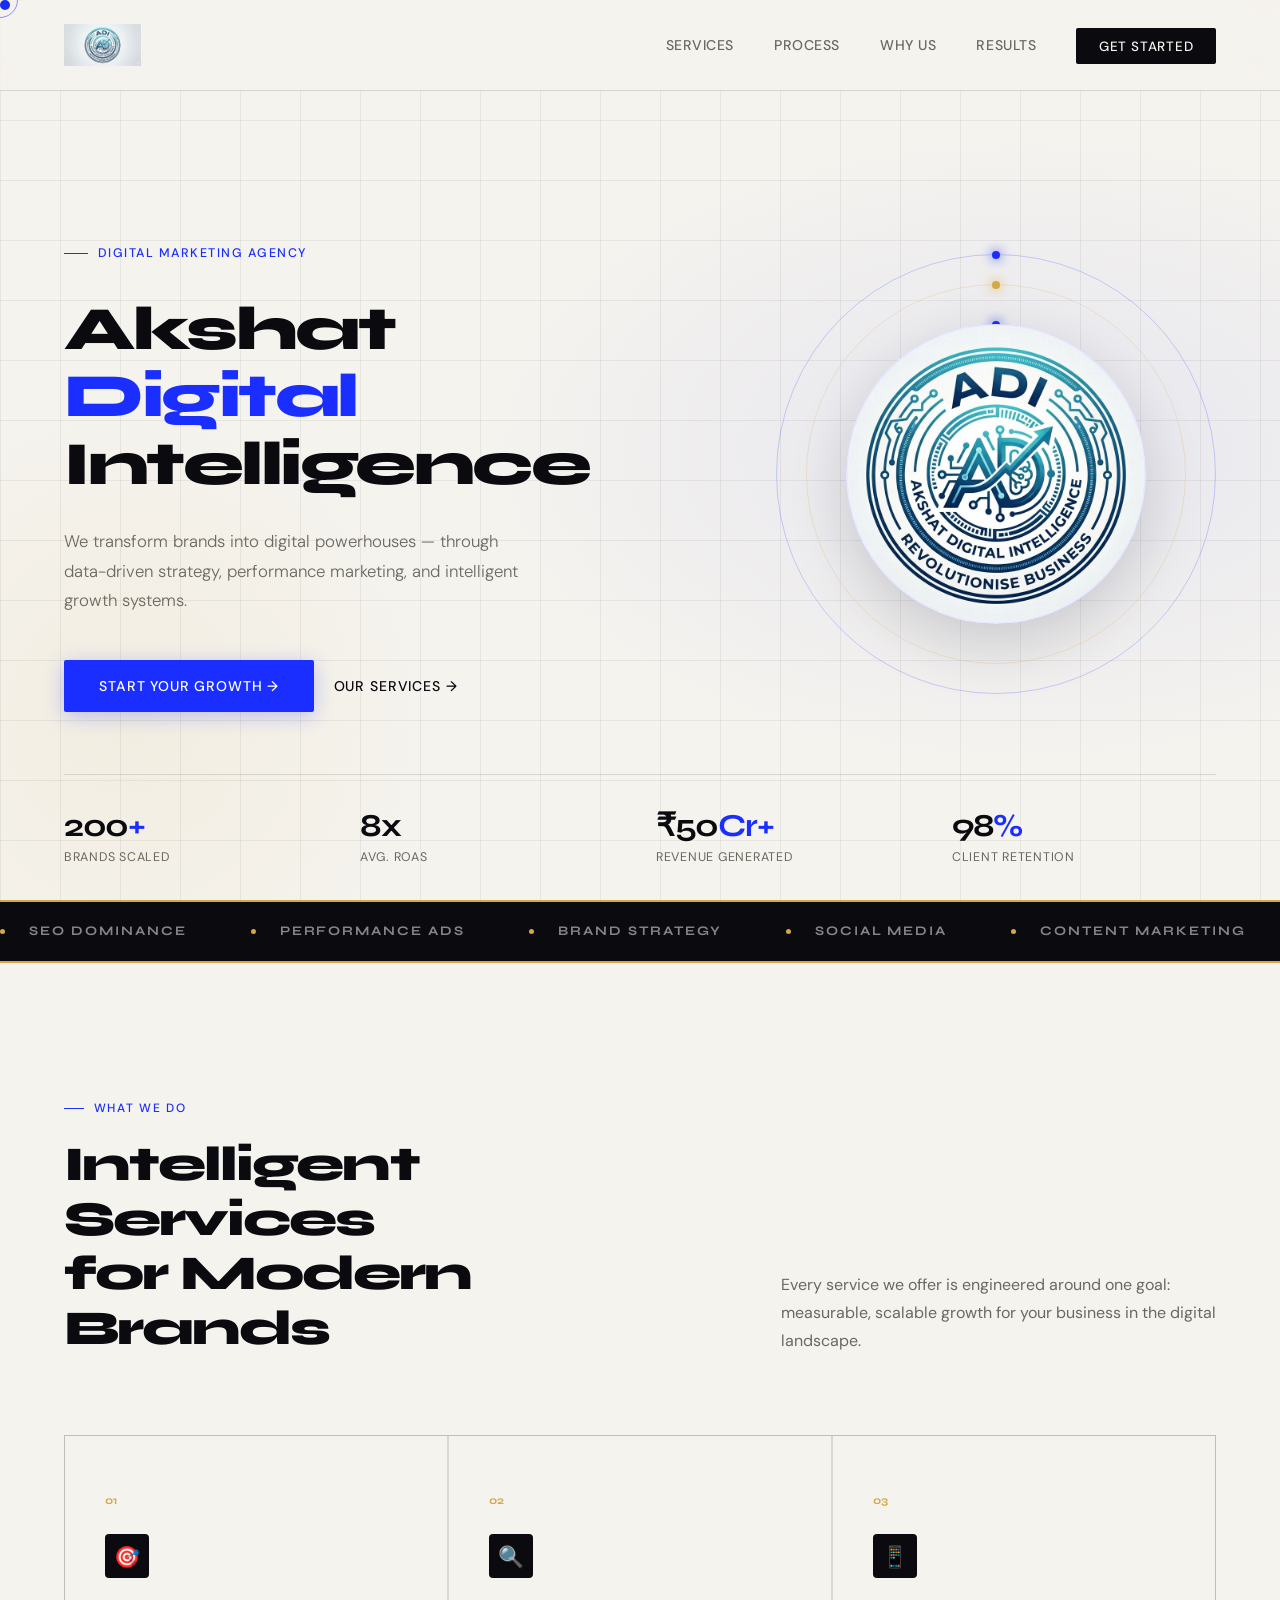
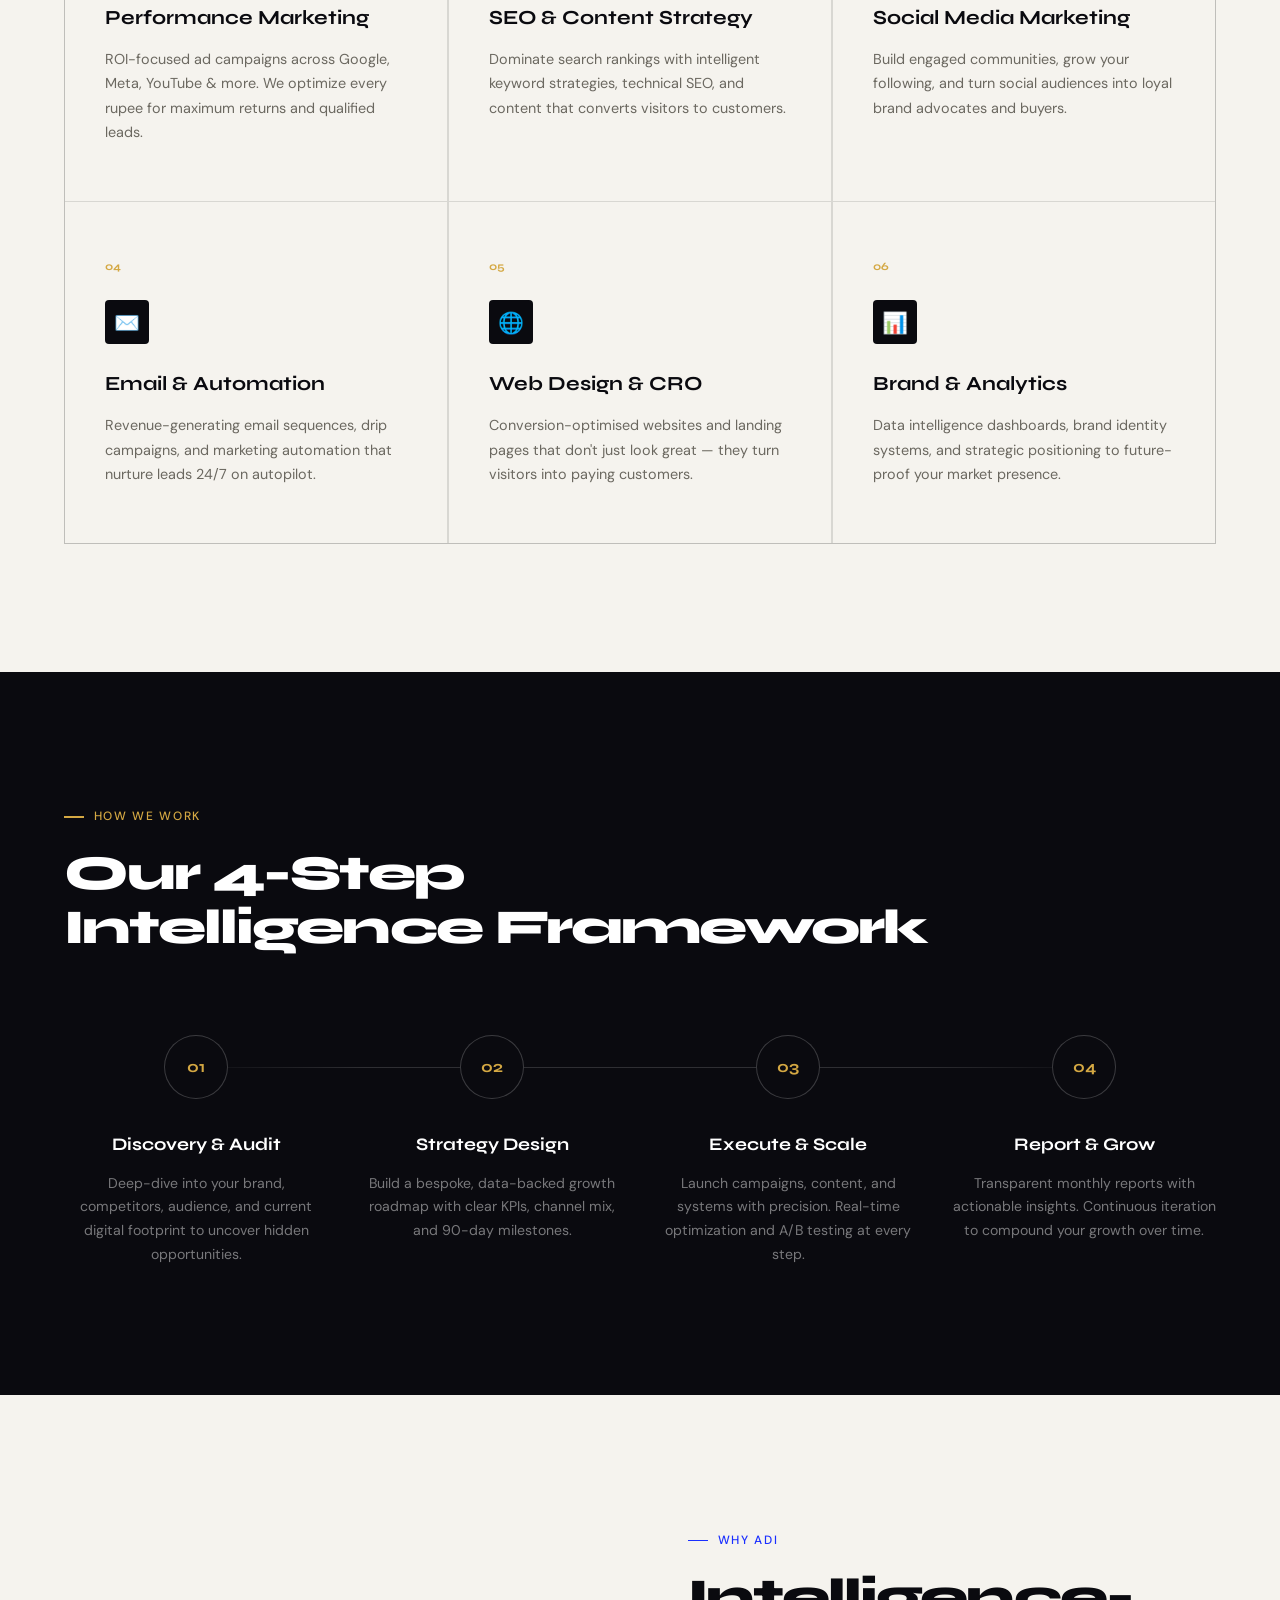
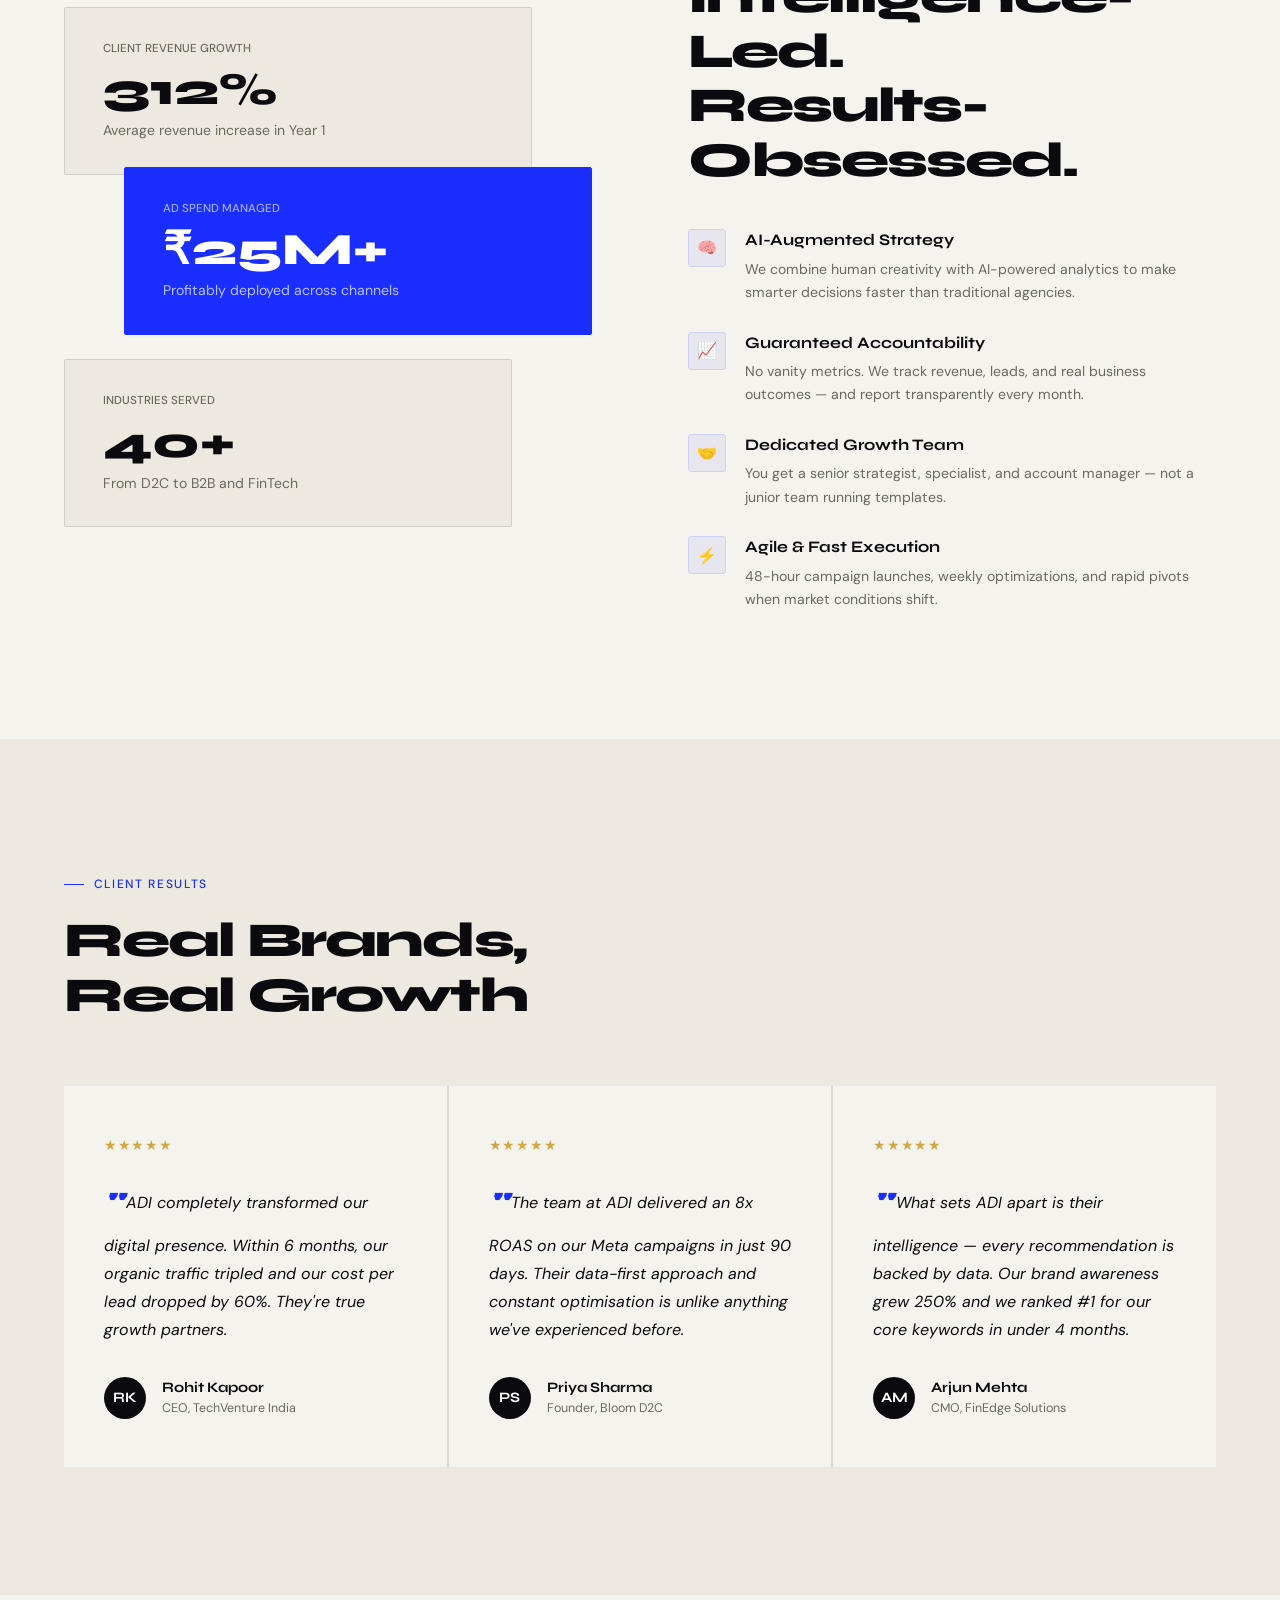
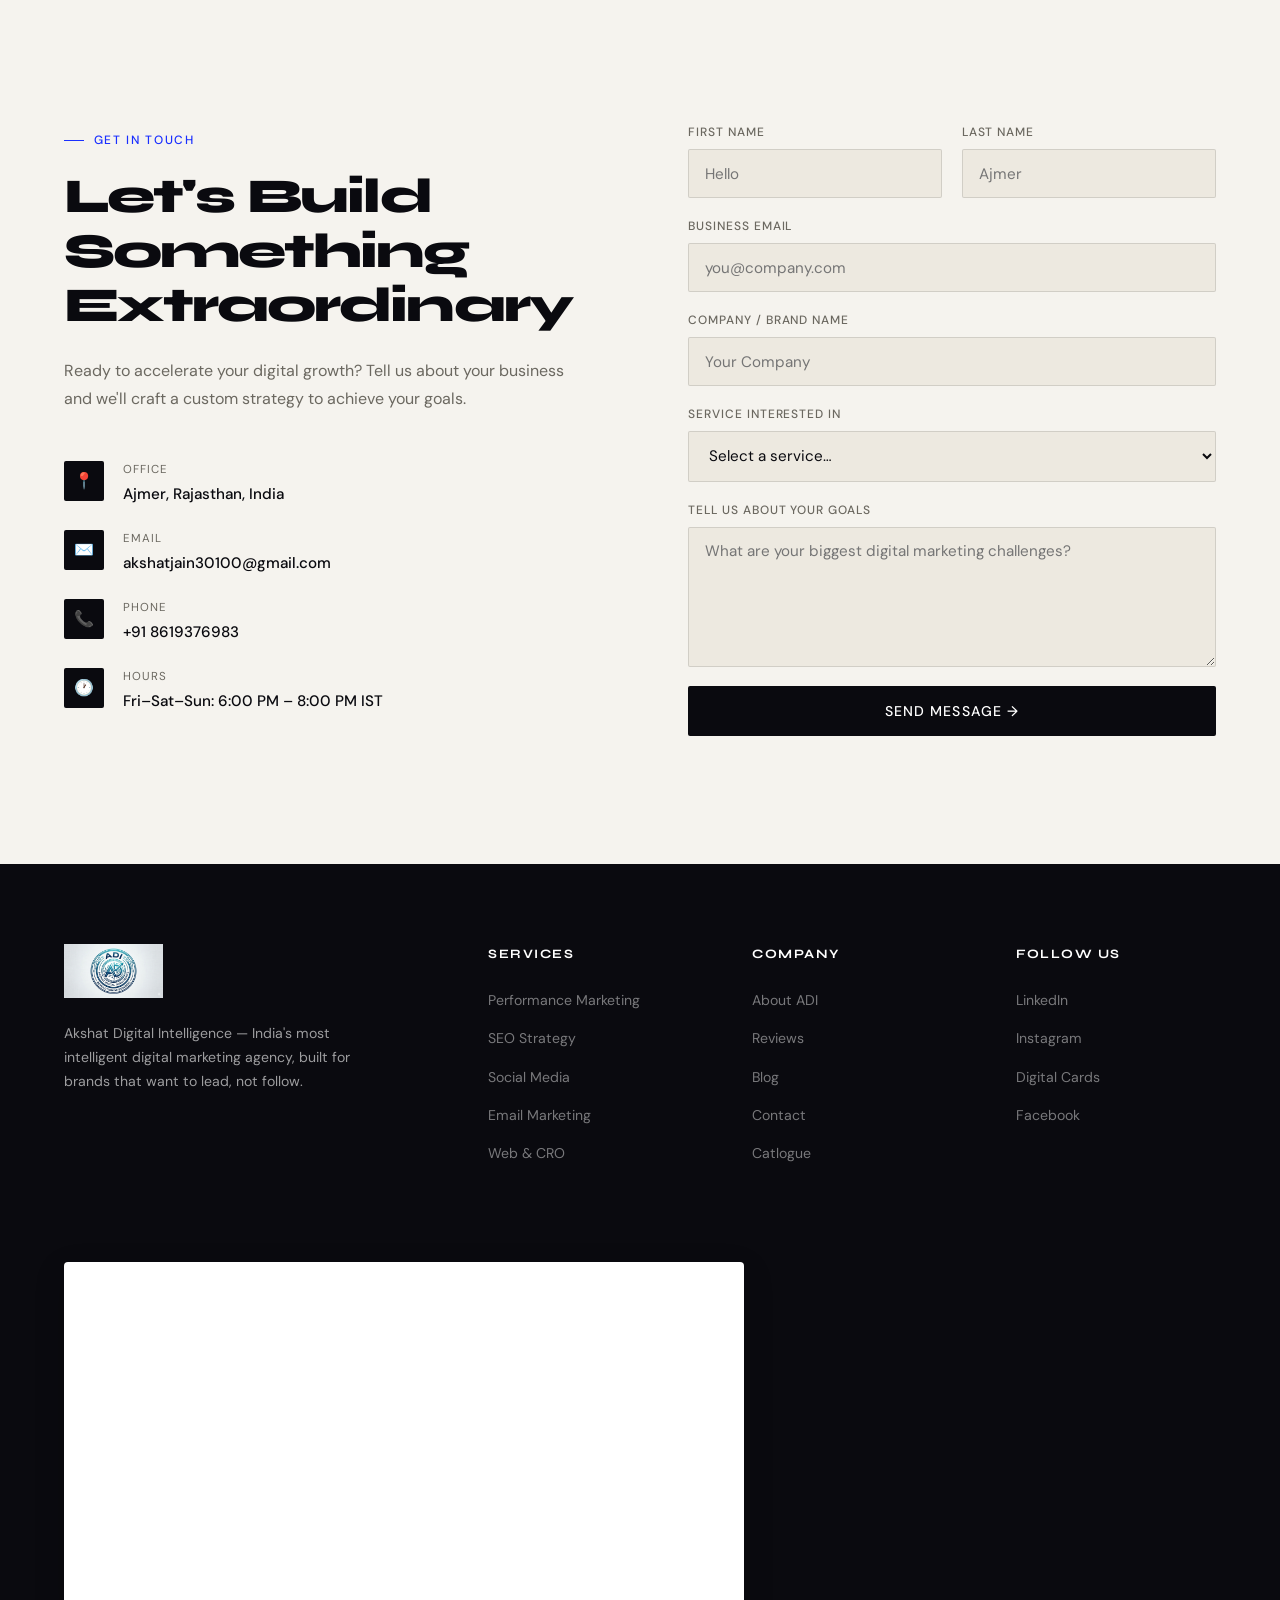
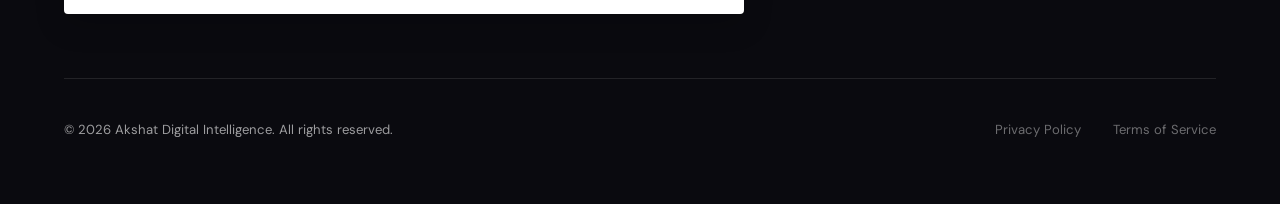
==== index.html @ c85173f1 "Update index.html" ====
<!DOCTYPE html>
<html lang="en">
<head>
<meta charset="UTF-8">
<meta name="viewport" content="width=device-width, initial-scale=1.0">
<title>ADI — Akshat Digital Intelligence</title>
<link rel="preconnect" href="https://fonts.googleapis.com">
<link href="https://fonts.googleapis.com/css2?family=Syne:wght@400;600;700;800&family=DM+Sans:ital,opsz,wght=0,9..40,300;0,9..40,400;0,9..40,500;1,9..40,300&display=swap" rel="stylesheet">
<style>
  :root {
    --ink: #0a0a0f;
    --paper: #f5f3ee;
    --cream: #ede9e0;
    --gold: #d4a843;
    --gold-light: #f0c96b;
    --blue: #1a2fff;
    --blue-dark: #0d1acc;
    --muted: #6b6860;
    --border: rgba(10,10,15,0.12);
  }

  *, *::before, *::after { box-sizing: border-box; margin: 0; padding: 0; }

  html { scroll-behavior: smooth; }

  body {
    background: var(--paper);
    color: var(--ink);
    font-family: 'DM Sans', sans-serif;
    font-size: 16px;
    line-height: 1.6;
    overflow-x: hidden;
  }

  /* ── DESKTOP INTERACTION CURSOR ── */
  .cursor {
    width: 10px; height: 10px;
    background: var(--blue);
    border-radius: 50%;
    position: fixed; top: 0; left: 0;
    pointer-events: none;
    z-index: 9999;
    transition: transform 0.15s ease, background 0.2s;
    mix-blend-mode: multiply;
  }
  .cursor-ring {
    width: 36px; height: 36px;
    border: 1.5px solid var(--blue);
    border-radius: 50%;
    position: fixed; top: 0; left: 0;
    pointer-events: none;
    z-index: 9998;
    transition: transform 0.35s ease, border-color 0.2s;
    opacity: 0.5;
  }

  /* ── UNIFIED NAVIGATION ── */
  nav {
    position: fixed; top: 0; left: 0; right: 0; z-index: 100;
    display: flex; align-items: center; justify-content: space-between;
    padding: 1.5rem 4rem;
    background: rgba(245,243,238,0.85);
    -webkit-backdrop-filter: blur(12px);
    backdrop-filter: blur(12px);
    border-bottom: 1px solid var(--border);
    transition: padding 0.3s;
  }

  .nav-logo {
    display: flex;
    align-items: center;
    text-decoration: none;
    z-index: 102;
  }
  
  .nav-logo img {
    height: 42px;
    width: auto;
    object-fit: contain;
    transition: transform 0.3s ease;
  }

  .nav-logo:hover img {
    transform: scale(1.05);
  }

  .nav-links {
    display: flex; gap: 2.5rem; list-style: none;
    align-items: center;
  }
  .nav-links a {
    font-size: 0.88rem;
    font-weight: 500;
    letter-spacing: 0.04em;
    text-transform: uppercase;
    color: var(--muted);
    text-decoration: none;
    position: relative;
    transition: color 0.2s;
  }
  .nav-links a::after {
    content: ''; position: absolute; bottom: -3px; left: 0; right: 0;
    height: 1.5px; background: var(--blue);
    transform: scaleX(0); transform-origin: left;
    transition: transform 0.3s ease;
  }
  .nav-links a:hover { color: var(--ink); }
  .nav-links a:hover::after { transform: scaleX(1); }

  .nav-cta {
    background: var(--ink);
    color: var(--paper) !important;
    padding: 0.6rem 1.4rem;
    border-radius: 2px;
    font-size: 0.84rem !important;
    font-weight: 500 !important;
    letter-spacing: 0.06em !important;
    text-transform: uppercase !important;
    text-decoration: none;
    transition: background 0.2s, transform 0.15s !important;
  }
  .nav-cta:hover { background: var(--blue) !important; transform: translateY(-1px); }
  .nav-cta::after { display: none !important; }

  /* Responsive Mobile Trigger Drawer Button */
  .menu-toggle {
    display: none;
    flex-direction: column;
    gap: 6px;
    background: none;
    border: none;
    cursor: pointer;
    z-index: 102;
    padding: 4px;
  }
  .menu-toggle span {
    display: block;
    width: 26px;
    height: 2px;
    background: var(--ink);
    transition: transform 0.3s, opacity 0.3s;
  }

  /* ── HERO VIEW ── */
  .hero {
    min-height: 100vh;
    display: grid;
    grid-template-columns: 1.1fr 0.9fr;
    align-items: center;
    padding: 11rem 4rem 8rem;
    position: relative;
    overflow: hidden;
  }

  .hero-bg {
    position: absolute; inset: 0;
    background:
      radial-gradient(ellipse 60% 50% at 80% 50%, rgba(26,47,255,0.07) 0%, transparent 70%),
      radial-gradient(ellipse 40% 60% at 10% 80%, rgba(212,168,67,0.08) 0%, transparent 60%);
    pointer-events: none;
  }

  .hero-grid {
    position: absolute; inset: 0;
    background-image: linear-gradient(var(--border) 1px, transparent 1px),
                      linear-gradient(90deg, var(--border) 1px, transparent 1px);
    background-size: 60px 60px;
    opacity: 0.5;
    pointer-events: none;
  }

  .hero-left { position: relative; z-index: 2; }

  .hero-eyebrow {
    display: inline-flex; align-items: center; gap: 0.6rem;
    font-size: 0.78rem; font-weight: 500; letter-spacing: 0.12em;
    text-transform: uppercase; color: var(--blue);
    margin-bottom: 2rem;
    opacity: 0; animation: fadeUp 0.7s 0.2s forwards;
  }
  .hero-eyebrow::before {
    content: ''; display: block;
    width: 24px; height: 1.5px; background: var(--blue);
  }

  .hero-title {
    font-family: 'Syne', sans-serif;
    font-weight: 800;
    font-size: clamp(2.5rem, 4.8vw, 5.2rem);
    line-height: 1.1;
    letter-spacing: -0.04em;
    color: var(--ink);
    margin-bottom: 1.8rem;
    opacity: 0; animation: fadeUp 0.7s 0.35s forwards;
  }
  .hero-title .accent { color: var(--blue); display: block; }

  .hero-sub {
    font-size: 1.05rem;
    font-weight: 300;
    color: var(--muted);
    max-width: 480px;
    line-height: 1.75;
    margin-bottom: 2.8rem;
    opacity: 0; animation: fadeUp 0.7s 0.5s forwards;
  }

  .hero-actions {
    display: flex; flex-wrap: wrap; gap: 1.2rem; align-items: center;
    opacity: 0; animation: fadeUp 0.7s 0.65s forwards;
  }

  .btn-primary {
    background: var(--blue);
    color: #fff;
    padding: 0.9rem 2.2rem;
    border-radius: 2px;
    font-size: 0.88rem;
    font-weight: 500;
    letter-spacing: 0.06em;
    text-transform: uppercase;
    text-decoration: none;
    display: inline-block;
    transition: background 0.2s, transform 0.15s, box-shadow 0.2s;
    box-shadow: 0 4px 20px rgba(26,47,255,0.25);
  }
  .btn-primary:hover {
    background: var(--blue-dark);
    transform: translateY(-2px);
    box-shadow: 0 8px 30px rgba(26,47,255,0.35);
  }

  .btn-ghost {
    color: var(--ink);
    font-size: 0.88rem;
    font-weight: 500;
    letter-spacing: 0.06em;
    text-transform: uppercase;
    text-decoration: none;
    display: inline-flex; align-items: center; gap: 0.5rem;
    transition: gap 0.2s, color 0.2s;
  }
  .btn-ghost:hover { color: var(--blue); gap: 0.8rem; }

  .hero-right {
    position: relative; z-index: 2;
    display: flex; justify-content: flex-end; align-items: center;
    opacity: 0; animation: fadeIn 1s 0.7s forwards;
  }

  .hero-visual {
    width: min(440px, 100%);
    aspect-ratio: 1/1;
    position: relative;
  }

  .visual-ring {
    position: absolute; border-radius: 50%;
    border: 1px solid rgba(26,47,255,0.2);
    animation: spin linear infinite;
  }
  .ring-1 { inset: 0; animation-duration: 30s; }
  .ring-2 { inset: 30px; animation-duration: 22s; animation-direction: reverse; border-color: rgba(212,168,67,0.2); }
  .ring-3 { inset: 70px; animation-duration: 16s; }

  .ring-dot {
    width: 8px; height: 8px; border-radius: 50%;
    background: var(--blue);
    position: absolute; top: -4px; left: 50%;
    transform: translateX(-50%);
    box-shadow: 0 0 12px var(--blue);
  }
  .ring-2 .ring-dot { background: var(--gold); box-shadow: 0 0 12px var(--gold); }

  .visual-center {
    position: absolute; inset: 16%;
    background: #fff;
    border-radius: 50%;
    display: flex; align-items: center; justify-content: center;
    box-shadow: 0 20px 60px rgba(10,10,15,0.15);
    border: 2px solid rgba(26,47,255,0.1);
    overflow: hidden;
  }
  
  .visual-center img {
    width: 104%;
    height: 104%;
    object-fit: cover;
  }

  .hero-stats {
    position: absolute; bottom: 2rem; left: 4rem; right: 4rem;
    display: grid; grid-template-columns: repeat(4, 1fr); gap: 2rem;
    border-top: 1px solid var(--border);
    padding-top: 2rem;
    opacity: 0; animation: fadeUp 0.7s 1s forwards;
  }
  .stat-num {
    font-family: 'Syne', sans-serif;
    font-weight: 700;
    font-size: clamp(1.6rem, 2.5vw, 2.4rem);
    color: var(--ink);
    letter-spacing: -0.04em;
    line-height: 1.2;
  }
  .stat-num .plus { color: var(--blue); }
  .stat-label {
    font-size: 0.78rem; color: var(--muted);
    letter-spacing: 0.06em; text-transform: uppercase;
    margin-top: 0.15rem;
  }

  /* ── CONTINUOUS MARQUEE TAPE ── */
  .marquee-section {
    background: var(--ink); padding: 1.2rem 0; overflow: hidden;
    border-top: 2px solid var(--gold); border-bottom: 2px solid var(--gold);
  }
  .marquee-track {
    display: flex; gap: 4rem; animation: marquee 25s linear infinite;
    white-space: nowrap; width: max-content;
  }
  .marquee-item {
    font-family: 'Syne', sans-serif; font-weight: 700; font-size: 0.82rem;
    letter-spacing: 0.15em; text-transform: uppercase;
    color: rgba(255,255,255,0.5); display: flex; align-items: center; gap: 1.5rem;
  }
  .marquee-item .dot { width: 5px; height: 5px; border-radius: 50%; background: var(--gold); }

  /* ── SERVICE MATRIX ── */
  .services { padding: 8rem 4rem; }
  .section-label {
    display: inline-flex; align-items: center; gap: 0.6rem;
    font-size: 0.75rem; font-weight: 500; letter-spacing: 0.14em;
    text-transform: uppercase; color: var(--blue); margin-bottom: 1.2rem;
  }
  .section-label::before { content: ''; width: 20px; height: 1.5px; background: var(--blue); }
  
  .section-title {
    font-family: 'Syne', sans-serif; font-weight: 800;
    font-size: clamp(2.2rem, 3.8vw, 3.8rem);
    letter-spacing: -0.04em; line-height: 1.12;
  }

  .services-header {
    display: grid; grid-template-columns: 1.2fr 0.8fr; gap: 4rem;
    align-items: end; margin-bottom: 5rem;
  }
  .services-intro { font-size: 1rem; color: var(--muted); line-height: 1.75; }

  .services-grid {
    display: grid; grid-template-columns: repeat(3, 1fr);
    gap: 1.5px; background: var(--border); border: 1.5px solid var(--border);
  }
  .service-card {
    background: var(--paper); padding: 3.5rem 2.5rem;
    position: relative; overflow: hidden; transition: background 0.3s;
  }
  .service-card::before {
    content: ''; position: absolute; top: 0; left: 0; right: 0; height: 3px;
    background: var(--blue); transform: scaleX(0); transform-origin: left;
    transition: transform 0.4s ease;
  }
  .service-card:hover { background: var(--cream); }
  .service-card:hover::before { transform: scaleX(1); }

  .service-num { font-family: 'Syne', sans-serif; font-size: 0.7rem; font-weight: 700; color: var(--gold); margin-bottom: 1.5rem; }
  .service-icon {
    width: 44px; height: 44px; background: var(--ink); border-radius: 4px;
    display: flex; align-items: center; justify-content: center;
    margin-bottom: 1.5rem; font-size: 1.3rem; transition: background 0.3s;
  }
  .service-card:hover .service-icon { background: var(--blue); }
  .service-name { font-family: 'Syne', sans-serif; font-weight: 700; font-size: 1.25rem; margin-bottom: 0.8rem; }
  .service-desc { font-size: 0.9rem; color: var(--muted); line-height: 1.7; }

  /* ── OPERATIONS FRAMEWORK ── */
  .process { background: var(--ink); padding: 8rem 4rem; color: #fff; }
  .process .section-label { color: var(--gold); }
  .process .section-label::before { background: var(--gold); }
  
  .process-steps {
    display: grid; grid-template-columns: repeat(4, 1fr);
    gap: 2rem; margin-top: 5rem; position: relative;
  }
  .process-steps::before {
    content: ''; position: absolute; top: 2rem; left: 10%; right: 10%; height: 1px;
    background: linear-gradient(90deg, transparent, rgba(255,255,255,0.15) 20%, rgba(255,255,255,0.15) 80%, transparent);
  }
  .process-step { text-align: center; position: relative; }
  .step-num {
    width: 4rem; height: 4rem; border: 1px solid rgba(255,255,255,0.2);
    border-radius: 50%; display: flex; align-items: center; justify-content: center;
    margin: 0 auto 2rem; font-family: 'Syne', sans-serif; font-weight: 700;
    color: var(--gold); background: var(--ink); z-index: 1; position: relative;
    transition: background 0.3s, border-color 0.3s, color 0.3s;
  }
  .process-step:hover .step-num { background: var(--blue); border-color: var(--blue); color: #fff; }
  .step-title { font-family: 'Syne', sans-serif; font-weight: 700; font-size: 1.1rem; margin-bottom: 0.8rem; }
  .step-desc { font-size: 0.88rem; color: rgba(255,255,255,0.45); line-height: 1.7; }

  /* ── VALUE MATRIX ── */
  .why { padding: 8rem 4rem; display: grid; grid-template-columns: 1fr 1fr; gap: 6rem; align-items: center; }
  .why-visual { position: relative; height: 520px; }
  .why-box { position: absolute; background: var(--cream); border: 1.5px solid var(--border); padding: 2rem 2.4rem; border-radius: 2px; }
  .why-box-1 { top: 0; left: 0; right: 60px; }
  .why-box-2 { top: 160px; left: 60px; right: 0; background: var(--blue); color: #fff; border-color: var(--blue); }
  .why-box-3 { bottom: 0; left: 0; right: 80px; }
  .why-box-label { font-size: 0.72rem; font-weight: 500; text-transform: uppercase; color: var(--muted); margin-bottom: 0.6rem; }
  .why-box-2 .why-box-label { color: rgba(255,255,255,0.6); }
  .why-box-num { font-family: 'Syne', sans-serif; font-weight: 800; font-size: 2.8rem; line-height: 1; color: var(--ink); margin-bottom: 0.4rem; }
  .why-box-2 .why-box-num { color: #fff; }
  .why-box-text { font-size: 0.88rem; color: var(--muted); }
  .why-box-2 .why-box-text { color: rgba(255,255,255,0.7); }

  .why-content .section-title { margin-bottom: 2.5rem; }
  .why-points { list-style: none; display: flex; flex-direction: column; gap: 1.6rem; }
  .why-point { display: flex; gap: 1.2rem; align-items: flex-start; }
  .wp-icon {
    width: 38px; height: 38px; flex-shrink: 0; background: rgba(26,47,255,0.06);
    border: 1px solid rgba(26,47,255,0.12); border-radius: 4px;
    display: flex; align-items: center; justify-content: center; font-size: 1rem; margin-top: 2px;
  }
  .wp-title { font-family: 'Syne', sans-serif; font-weight: 700; font-size: 1rem; margin-bottom: 0.3rem; }
  .wp-desc { font-size: 0.88rem; color: var(--muted); line-height: 1.65; }

  /* ── CASE RESULTS ── */
  .testimonials { background: var(--cream); padding: 8rem 4rem; }
  .testimonials-header { margin-bottom: 4rem; }
  .testimonials-grid { display: grid; grid-template-columns: repeat(3, 1fr); gap: 2px; background: rgba(10,10,15,0.08); }
  .testimonial-card { background: var(--paper); padding: 3rem 2.5rem; }
  .t-stars { color: var(--gold); font-size: 0.9rem; margin-bottom: 1.2rem; letter-spacing: 0.05em; }
  .t-quote { font-size: 1rem; line-height: 1.75; color: var(--ink); margin-bottom: 2rem; font-style: italic; }
  .t-quote::before { content: '"'; font-size: 2rem; color: var(--blue); vertical-align: -0.4rem; margin-right: 0.2rem; font-family: 'Syne', sans-serif; font-weight: 800; }
  .t-author { display: flex; align-items: center; gap: 1rem; }
  .t-avatar {
    width: 42px; height: 42px; border-radius: 50%; background: var(--ink);
    display: flex; align-items: center; justify-content: center;
    font-family: 'Syne', sans-serif; font-weight: 700; font-size: 0.9rem; color: #fff;
  }
  .t-name { font-family: 'Syne', sans-serif; font-weight: 700; font-size: 0.9rem; }
  .t-role { font-size: 0.78rem; color: var(--muted); }

  /* ── OUTREACH HUB ── */
  .contact { padding: 8rem 4rem; display: grid; grid-template-columns: 1fr 1fr; gap: 6rem; align-items: start; }
  .contact-info .section-title { margin-bottom: 1.5rem; }
  .contact-desc { font-size: 1rem; color: var(--muted); line-height: 1.75; margin-bottom: 3rem; }
  .contact-details { display: flex; flex-direction: column; gap: 1.5rem; }
  .contact-detail { display: flex; gap: 1.2rem; align-items: flex-start; }
  .cd-icon { width: 40px; height: 40px; background: var(--ink); border-radius: 2px; display: flex; align-items: center; justify-content: center; color: #fff; flex-shrink: 0; }
  .cd-label { font-size: 0.72rem; text-transform: uppercase; letter-spacing: 0.08em; color: var(--muted); margin-bottom: 0.15rem; }
  .cd-value { font-size: 0.95rem; font-weight: 500; }

  .form-row { display: grid; grid-template-columns: 1fr 1fr; gap: 1.2rem; }
  .form-group { display: flex; flex-direction: column; gap: 0.4rem; margin-bottom: 1.2rem; }
  .form-group label { font-size: 0.75rem; text-transform: uppercase; letter-spacing: 0.08em; font-weight: 500; color: var(--muted); }
  .form-group input, .form-group textarea, .form-group select {
    background: var(--cream); border: 1.5px solid var(--border); border-radius: 2px;
    padding: 0.85rem 1rem; font-family: 'DM Sans', sans-serif; font-size: 0.95rem;
    color: var(--ink); outline: none; transition: border-color 0.2s; width: 100%;
  }
  .form-group input:focus, .form-group textarea:focus, .form-group select:focus { border-color: var(--blue); }
  .form-group textarea { resize: vertical; min-height: 140px; }
  
  .btn-submit {
    background: var(--ink); color: #fff; border: none; padding: 1rem;
    font-family: 'DM Sans', sans-serif; font-size: 0.88rem; font-weight: 500;
    letter-spacing: 0.08em; text-transform: uppercase; border-radius: 2px;
    cursor: pointer; transition: background 0.2s, transform 0.15s;
    display: flex; align-items: center; justify-content: center; width: 100%;
  }
  .btn-submit:hover { background: var(--blue); transform: translateY(-1px); }
  .btn-submit:disabled { opacity: 0.7; cursor: not-allowed; }

  /* ── BRAND FOOTER ── */
  footer { background: var(--ink); color: rgba(255,255,255,0.6); padding: 5rem 4rem 4rem; }
  .footer-top { display: grid; grid-template-columns: 1.8fr 1fr 1fr 1fr; gap: 4rem; padding-bottom: 4rem; border-bottom: 1px solid rgba(255,255,255,0.1); }
  
  .footer-brand .nav-logo {
    margin-bottom: 1.5rem;
  }
  .footer-brand .nav-logo img {
    height: 54px;
  }
  .footer-brand p { font-size: 0.88rem; line-height: 1.7; max-width: 300px; }
  
  .footer-col-title { font-family: 'Syne', sans-serif; font-weight: 700; font-size: 0.8rem; letter-spacing: 0.12em; text-transform: uppercase; color: #fff; margin-bottom: 1.4rem; }
  .footer-col ul { list-style: none; display: flex; flex-direction: column; gap: 0.8rem; }
  .footer-col a { color: rgba(255,255,255,0.45); text-decoration: none; font-size: 0.88rem; transition: color 0.2s; }
  .footer-col a:hover { color: var(--gold); }

  .map-container { grid-column: 1 / -1; margin-top: 2rem; }
  .map-box { background: #fff; padding: 12px; border-radius: 4px; box-shadow: 0 10px 30px rgba(0,0,0,0.2); max-width: 680px; width: 100%; }

  .footer-bottom { display: flex; justify-content: space-between; align-items: center; padding-top: 2.5rem; font-size: 0.82rem; }
  .flex-container { display: flex; gap: 2rem; }
  .flex-container a { color: rgba(255,255,255,0.4); text-decoration: none; transition: color 0.2s; }
  .flex-container a:hover { color: var(--gold); }

  /* ── SYSTEM ANIMATIONS ── */
  @keyframes fadeUp { from { opacity: 0; transform: translateY(24px); } to { opacity: 1; transform: translateY(0); } }
  @keyframes fadeIn { from { opacity: 0; } to { opacity: 1; } }
  @keyframes spin { from { transform: rotate(0deg); } to { transform: rotate(360deg); } }
  @keyframes marquee { from { transform: translateX(0); } to { transform: translateX(-50%); } }

  .reveal { opacity: 0; transform: translateY(30px); transition: opacity 0.7s ease, transform 0.7s ease; }
  .reveal.visible { opacity: 1; transform: translateY(0); }

  /* ==========================================================================
     ── RESPONSIVE MEDIA QUERIES (DESKTOP BACKUP & MOBILE ENGINE) ──
     ========================================================================== */
  
  /* TABLET & LAPTOP CONFIGURATIONS */
  @media (max-width: 1024px) {
    nav { padding: 1.2rem 2.5rem; }
    
    .menu-toggle { display: flex; }
    .nav-links {
      position: fixed; top: 0; right: -100%; width: 300px; height: 100vh;
      background: var(--paper); border-left: 1px solid var(--border);
      flex-direction: column; align-items: flex-start; justify-content: flex-start;
      padding: 7rem 3rem 3rem; gap: 2.2rem; z-index: 101;
      transition: right 0.4s cubic-bezier(0.16, 1, 0.3, 1);
      box-shadow: -10px 0 40px rgba(10,10,15,0.06);
    }
    .nav-links.active { right: 0; }
    
    .menu-toggle.active span:nth-child(1) { transform: translateY(8px) rotate(45deg); }
    .menu-toggle.active span:nth-child(2) { opacity: 0; }
    .menu-toggle.active span:nth-child(3) { transform: translateY(-8px) rotate(-45deg); }

    .hero { padding: 9rem 2.5rem 5rem; grid-template-columns: 1fr; gap: 4rem; text-align: center; }
    .hero-eyebrow { justify-content: center; }
    .hero-sub { margin-left: auto; margin-right: auto; }
    .hero-actions { justify-content: center; }
    .hero-right { order: -1; justify-content: center; }
    .hero-visual { width: 320px; }
    .hero-stats { position: relative; bottom: 0; left: 0; right: 0; margin-top: 4rem; grid-template-columns: repeat(2, 1fr); gap: 2.5rem 1.5rem; text-align: left; }
    
    .services { padding: 6rem 2.5rem; }
    .services-header { grid-template-columns: 1fr; gap: 2rem; margin-bottom: 4rem; }
    .services-grid { grid-template-columns: repeat(2, 1fr); }
    
    .process { padding: 6rem 2.5rem; }
    .process-steps { grid-template-columns: repeat(2, 1fr); gap: 3.5rem 1.5rem; }
    .process-steps::before { display: none; }
    .process-step { text-align: left; }
    .step-num { margin-left: 0; }
    
    .why { padding: 6rem 2.5rem; grid-template-columns: 1fr; gap: 4rem; }
    .why-visual { height: 460px; max-width: 520px; width: 100%; margin: 0 auto; }
    .why-box-1 { right: 40px; }
    .why-box-2 { top: 140px; left: 40px; }
    .why-box-3 { right: 50px; }
    
    .testimonials { padding: 6rem 2.5rem; }
    .testimonials-grid { grid-template-columns: 1fr; gap: 1.5rem; background: none; }
    .testimonial-card { border: 1px solid var(--border); }
    
    .contact { padding: 6rem 2.5rem; grid-template-columns: 1fr; gap: 4rem; }
    footer { padding: 5rem 2.5rem 3rem; }
    .footer-top { grid-template-columns: repeat(2, 1fr); gap: 3rem 2rem; }
  }

  /* PORTRAIT SMARTPHONES & COMPACT MOBILE SCREENS */
  @media (max-width: 640px) {
    .cursor, .cursor-ring { display: none !important; }
    
    nav { padding: 1rem 1.5rem; }
    .nav-logo img { height: 34px; }
    .hero { padding: 7.5rem 1.2rem 4rem; gap: 3.5rem; }
    .hero-visual { width: 260px; }
    .hero-stats { grid-template-columns: repeat(2, 1fr); gap: 1.8rem 1rem; margin-top: 3rem; }
    
    .services { padding: 5rem 1.2rem; }
    .services-grid { grid-template-columns: 1fr; }
    .service-card { padding: 2.8rem 1.8rem; }
    
    .process { padding: 5rem 1.2rem; }
    .process-steps { grid-template-columns: 1fr; gap: 2.5rem; margin-top: 3.5rem; }
    .step-num { margin-bottom: 1.2rem; }
    
    .why { padding: 5rem 1.2rem; gap: 3.5rem; }
    .why-visual { height: 380px; }
    .why-box { padding: 1.2rem 1.5rem; }
    .why-box-1 { right: 20px; }
    .why-box-2 { top: 110px; left: 20px; right: 0; }
    .why-box-3 { right: 30px; }
    .why-box-num { font-size: 2.2rem; }
    
    .testimonials { padding: 5rem 1.2rem; }
    .testimonial-card { padding: 2rem 1.5rem; }
    
    .contact { padding: 5rem 1.2rem; gap: 3.5rem; }
    .form-row { grid-template-columns: 1fr; gap: 0; }
    .contact-desc { margin-bottom: 2rem; }
    
    footer { padding: 4rem 1.2rem 2.5rem; }
    .footer-top { grid-template-columns: 1fr; gap: 2.5rem; }
    .footer-brand p { max-width: 100%; }
    .footer-brand .nav-logo img { height: 44px; }
    .map-box { padding: 6px; }
    
    .footer-bottom { flex-direction: column; gap: 1.5rem; text-align: center; }
    .flex-container { justify-content: center; gap: 1.5rem; }
  }
</style>
</head>
<body>

<div class="cursor" id="cursor"></div>
<div class="cursor-ring" id="cursorRing"></div>

<!-- HEADER NAVIGATION -->
<nav>
  <a href="#" class="nav-logo">
    <img src="Gemini_Generated_Image_69og7b69og7b69og.png" alt="Akshat Digital Intelligence Logo">
  </a>
  
  <button class="menu-toggle" id="menuToggle" aria-label="Toggle Navigation Tray">
    <span></span>
    <span></span>
    <span></span>
  </button>

  <ul class="nav-links" id="navLinks">
    <li><a href="#services">Services</a></li>
    <li><a href="#process">Process</a></li>
    <li><a href="#why">Why Us</a></li>
    <li><a href="#testimonials">Results</a></li>
    <li><a href="#contact" class="nav-cta">Get Started</a></li>
  </ul>
</nav>

<!-- HERO SCREEN -->
<section class="hero" id="home">
  <div class="hero-bg"></div>
  <div class="hero-grid"></div>

  <div class="hero-left">
    <div class="hero-eyebrow">Digital Marketing Agency</div>
    <h1 class="hero-title">
      Akshat
      <span class="accent">Digital</span>
      Intelligence
    </h1>
    <p class="hero-sub">We transform brands into digital powerhouses — through data-driven strategy, performance marketing, and intelligent growth systems.</p>
    <div class="hero-actions">
      <a href="#contact" class="btn-primary">Start Your Growth →</a>
      <a href="#services" class="btn-ghost">Our Services →</a>
    </div>
  </div>

  <div class="hero-right">
    <div class="hero-visual">
      <div class="visual-ring ring-1"><div class="ring-dot"></div></div>
      <div class="visual-ring ring-2"><div class="ring-dot"></div></div>
      <div class="visual-ring ring-3"><div class="ring-dot"></div></div>
      <div class="visual-center">
        <img src="Gemini_Generated_Image_69og7b69og7b69og.png" alt="ADI Digital Insignia">
      </div>
    </div>
  </div>

  <div class="hero-stats">
    <div class="stat-item">
      <div class="stat-num">200<span class="plus">+</span></div>
      <div class="stat-label">Brands Scaled</div>
    </div>
    <div class="stat-item">
      <div class="stat-num">8x</div>
      <div class="stat-label">Avg. ROAS</div>
    </div>
    <div class="stat-item">
      <div class="stat-num">₹50<span class="plus">Cr+</span></div>
      <div class="stat-label">Revenue Generated</div>
    </div>
    <div class="stat-item">
      <div class="stat-num">98<span class="plus">%</span></div>
      <div class="stat-label">Client Retention</div>
    </div>
  </div>
</section>

<!-- RUNNING GLIDE MARQUEE -->
<div class="marquee-section">
  <div class="marquee-track">
    <div class="marquee-item"><span class="dot"></span>SEO Dominance</div>
    <div class="marquee-item"><span class="dot"></span>Performance Ads</div>
    <div class="marquee-item"><span class="dot"></span>Brand Strategy</div>
    <div class="marquee-item"><span class="dot"></span>Social Media</div>
    <div class="marquee-item"><span class="dot"></span>Content Marketing</div>
    <div class="marquee-item"><span class="dot"></span>Email Automation</div>
    <div class="marquee-item"><span class="dot"></span>Growth Hacking</div>
    <div class="marquee-item"><span class="dot"></span>Data Analytics</div>
    <div class="marquee-item"><span class="dot"></span>Web Development</div>
    <div class="marquee-item"><span class="dot"></span>SEO Dominance</div>
    <div class="marquee-item"><span class="dot"></span>Performance Ads</div>
    <div class="marquee-item"><span class="dot"></span>Brand Strategy</div>
    <div class="marquee-item"><span class="dot"></span>Social Media</div>
    <div class="marquee-item"><span class="dot"></span>Content Marketing</div>
    <div class="marquee-item"><span class="dot"></span>Email Automation</div>
    <div class="marquee-item"><span class="dot"></span>Growth Hacking</div>
    <div class="marquee-item"><span class="dot"></span>Data Analytics</div>
    <div class="marquee-item"><span class="dot"></span>Web Development</div>
  </div>
</div>

<!-- CAPABILITIES MATRIX -->
<section class="services" id="services">
  <div class="services-header reveal">
    <div>
      <div class="section-label">What We Do</div>
      <h2 class="section-title">Intelligent Services<br>for Modern Brands</h2>
    </div>
    <p class="services-intro">Every service we offer is engineered around one goal: measurable, scalable growth for your business in the digital landscape.</p>
  </div>

  <div class="services-grid">
    <div class="service-card reveal">
      <div class="service-num">01</div>
      <div class="service-icon">🎯</div>
      <div class="service-name">Performance Marketing</div>
      <p class="service-desc">ROI-focused ad campaigns across Google, Meta, YouTube & more. We optimize every rupee for maximum returns and qualified leads.</p>
    </div>
    <div class="service-card reveal">
      <div class="service-num">02</div>
      <div class="service-icon">🔍</div>
      <div class="service-name">SEO & Content Strategy</div>
      <p class="service-desc">Dominate search rankings with intelligent keyword strategies, technical SEO, and content that converts visitors to customers.</p>
    </div>
    <div class="service-card reveal">
      <div class="service-num">03</div>
      <div class="service-icon">📱</div>
      <div class="service-name">Social Media Marketing</div>
      <p class="service-desc">Build engaged communities, grow your following, and turn social audiences into loyal brand advocates and buyers.</p>
    </div>
    <div class="service-card reveal">
      <div class="service-num">04</div>
      <div class="service-icon">✉️</div>
      <div class="service-name">Email & Automation</div>
      <p class="service-desc">Revenue-generating email sequences, drip campaigns, and marketing automation that nurture leads 24/7 on autopilot.</p>
    </div>
    <div class="service-card reveal">
      <div class="service-num">05</div>
      <div class="service-icon">🌐</div>
      <div class="service-name">Web Design & CRO</div>
      <p class="service-desc">Conversion-optimised websites and landing pages that don't just look great — they turn visitors into paying customers.</p>
    </div>
    <div class="service-card reveal">
      <div class="service-num">06</div>
      <div class="service-icon">📊</div>
      <div class="service-name">Brand & Analytics</div>
      <p class="service-desc">Data intelligence dashboards, brand identity systems, and strategic positioning to future-proof your market presence.</p>
    </div>
  </div>
</section>

<!-- EXECUTION FRAMEWORK -->
<section class="process" id="process">
  <div class="reveal">
    <div class="section-label">How We Work</div>
    <h2 class="section-title">Our 4-Step<br>Intelligence Framework</h2>
  </div>

  <div class="process-steps">
    <div class="process-step reveal">
      <div class="step-num">01</div>
      <div class="step-title">Discovery & Audit</div>
      <p class="step-desc">Deep-dive into your brand, competitors, audience, and current digital footprint to uncover hidden opportunities.</p>
    </div>
    <div class="process-step reveal">
      <div class="step-num">02</div>
      <div class="step-title">Strategy Design</div>
      <p class="step-desc">Build a bespoke, data-backed growth roadmap with clear KPIs, channel mix, and 90-day milestones.</p>
    </div>
    <div class="process-step reveal">
      <div class="step-num">03</div>
      <div class="step-title">Execute & Scale</div>
      <p class="step-desc">Launch campaigns, content, and systems with precision. Real-time optimization and A/B testing at every step.</p>
    </div>
    <div class="process-step reveal">
      <div class="step-num">04</div>
      <div class="step-title">Report & Grow</div>
      <p class="step-desc">Transparent monthly reports with actionable insights. Continuous iteration to compound your growth over time.</p>
    </div>
  </div>
</section>

<!-- CORE ADVANTAGES -->
<section class="why" id="why">
  <div class="why-visual reveal">
    <div class="why-box why-box-1">
      <div class="why-box-label">Client Revenue Growth</div>
      <div class="why-box-num">312%</div>
      <div class="why-box-text">Average revenue increase in Year 1</div>
    </div>
    <div class="why-box why-box-2">
      <div class="why-box-label">Ad Spend Managed</div>
      <div class="why-box-num">₹25M+</div>
      <div class="why-box-text">Profitably deployed across channels</div>
    </div>
    <div class="why-box why-box-3">
      <div class="why-box-label">Industries Served</div>
      <div class="why-box-num">40+</div>
      <div class="why-box-text">From D2C to B2B and FinTech</div>
    </div>
  </div>

  <div class="why-content reveal">
    <div class="section-label">Why ADI</div>
    <h2 class="section-title">Intelligence-Led.<br>Results-Obsessed.</h2>
    <ul class="why-points">
      <li class="why-point">
        <div class="wp-icon">🧠</div>
        <div>
          <div class="wp-title">AI-Augmented Strategy</div>
          <p class="wp-desc">We combine human creativity with AI-powered analytics to make smarter decisions faster than traditional agencies.</p>
        </div>
      </li>
      <li class="why-point">
        <div class="wp-icon">📈</div>
        <div>
          <div class="wp-title">Guaranteed Accountability</div>
          <p class="wp-desc">No vanity metrics. We track revenue, leads, and real business outcomes — and report transparently every month.</p>
        </div>
      </li>
      <li class="why-point">
        <div class="wp-icon">🤝</div>
        <div>
          <div class="wp-title">Dedicated Growth Team</div>
          <p class="wp-desc">You get a senior strategist, specialist, and account manager — not a junior team running templates.</p>
        </div>
      </li>
      <li class="why-point">
        <div class="wp-icon">⚡</div>
        <div>
          <div class="wp-title">Agile & Fast Execution</div>
          <p class="wp-desc">48-hour campaign launches, weekly optimizations, and rapid pivots when market conditions shift.</p>
        </div>
      </li>
    </ul>
  </div>
</section>

<!-- EVIDENCE & VERDICTS -->
<section class="testimonials" id="testimonials">
  <div class="testimonials-header reveal">
    <div class="section-label">Client Results</div>
    <h2 class="section-title">Real Brands,<br>Real Growth</h2>
  </div>

  <div class="testimonials-grid">
    <div class="testimonial-card reveal">
      <div class="t-stars">★★★★★</div>
      <p class="t-quote">ADI completely transformed our digital presence. Within 6 months, our organic traffic tripled and our cost per lead dropped by 60%. They're true growth partners.</p>
      <div class="t-author">
        <div class="t-avatar">RK</div>
        <div>
          <div class="t-name">Rohit Kapoor</div>
          <div class="t-role">CEO, TechVenture India</div>
        </div>
      </div>
    </div>
    <div class="testimonial-card reveal">
      <div class="t-stars">★★★★★</div>
      <p class="t-quote">The team at ADI delivered an 8x ROAS on our Meta campaigns in just 90 days. Their data-first approach and constant optimisation is unlike anything we've experienced before.</p>
      <div class="t-author">
        <div class="t-avatar">PS</div>
        <div>
          <div class="t-name">Priya Sharma</div>
          <div class="t-role">Founder, Bloom D2C</div>
        </div>
      </div>
    </div>
    <div class="testimonial-card reveal">
      <div class="t-stars">★★★★★</div>
      <p class="t-quote">What sets ADI apart is their intelligence — every recommendation is backed by data. Our brand awareness grew 250% and we ranked #1 for our core keywords in under 4 months.</p>
      <div class="t-author">
        <div class="t-avatar">AM</div>
        <div>
          <div class="t-name">Arjun Mehta</div>
          <div class="t-role">CMO, FinEdge Solutions</div>
        </div>
      </div>
    </div>
  </div>
</section>

<!-- OUTREACH SYSTEM (INTEGRATED GMAIL PIPELINE) -->
<section class="contact" id="contact">
  <div class="contact-info reveal">
    <div class="section-label">Get In Touch</div>
    <h2 class="section-title">Let's Build Something<br>Extraordinary</h2>
    <p class="contact-desc">Ready to accelerate your digital growth? Tell us about your business and we'll craft a custom strategy to achieve your goals.</p>

    <div class="contact-details">
      <div class="contact-detail">
        <div class="cd-icon">📍</div>
        <div>
          <div class="cd-label">Office</div>
          <div class="cd-value">Ajmer, Rajasthan, India</div>
        </div>
      </div>
      <div class="contact-detail">
        <div class="cd-icon">✉️</div>
        <div>
          <div class="cd-label">Email</div>
          <div class="cd-value">akshatjain30100@gmail.com</div>
        </div>
      </div>
      <div class="contact-detail">
        <div class="cd-icon">📞</div>
        <div>
          <div class="cd-label">Phone</div>
          <div class="cd-value">+91 8619376983</div>
        </div>
      </div>
      <div class="contact-detail">
        <div class="cd-icon">🕐</div>
        <div>
          <div class="cd-label">Hours</div>
          <div class="cd-value">Fri–Sat–Sun: 6:00 PM – 8:00 PM IST</div>
        </div>
      </div>
    </div>
  </div>

  <!-- Functional Submission Form Frame -->
  <form class="contact-form reveal" id="adiContactForm" action="https://api.web3forms.com/submit" method="POST">
    
    <!-- Active Web3Forms Access Token Key Assigned Below -->
    <input type="hidden" name="access_key" value="80849665-de9f-4047-9591-5f4b26ea8206">
    <input type="hidden" name="subject" value="New High-Value Lead from ADI Website">
    <input type="hidden" name="from_name" value="ADI Growth Pipeline">
    
    <div class="form-row">
      <div class="form-group">
        <label for="first_name">First Name</label>
        <input type="text" id="first_name" name="First Name" placeholder="Hello" required>
      </div>
      <div class="form-group">
        <label for="last_name">Last Name</label>
        <input type="text" id="last_name" name="Last Name" placeholder="Ajmer" required>
      </div>
    </div>
    <div class="form-group">
      <label for="email">Business Email</label>
      <input type="email" id="email" name="Email Address" placeholder="you@company.com" required>
    </div>
    <div class="form-group">
      <label for="company">Company / Brand Name</label>
      <input type="text" id="company" name="Company Name" placeholder="Your Company">
    </div>
    <div class="form-group">
      <label for="select">Service Interested In</label>
      <select id="select" name="Requested Service" required>
        <option value="" disabled selected>Select a service…</option>
        <option>Performance Marketing</option>
        <option>SEO & Content Strategy</option>
        <option>Social Media Marketing</option>
        <option>Email & Automation</option>
        <option>Web Design & CRO</option>
        <option>Brand & Analytics</option>
        <option>Full Digital Partnership</option>
      </select>
    </div>
    <div class="form-group">
      <label for="goals">Tell Us About Your Goals</label>
      <textarea id="goals" name="Client Business Goals" placeholder="What are your biggest digital marketing challenges?" required></textarea>
    </div>
    
    <button class="btn-submit" type="submit">Send Message →</button>
  </form>
</section>

<!-- BRAND FOOTER -->
<footer>
  <div class="footer-top">
    <div class="footer-brand">
      <a href="#" class="nav-logo">
        <img src="Gemini_Generated_Image_69og7b69og7b69og.png" alt="Akshat Digital Intelligence Logo">
      </a>
      <p>Akshat Digital Intelligence — India's most intelligent digital marketing agency, built for brands that want to lead, not follow.</p>
    </div>
    <div class="footer-col">
      <div class="footer-col-title">Services</div>
      <ul>
        <li><a>Performance Marketing</a></li>
        <li><a>SEO Strategy</a></li>
        <li><a>Social Media</a></li>
        <li><a>Email Marketing</a></li>
        <li><a>Web & CRO</a></li>
      </ul>
    </div>
    <div class="footer-col">
      <div class="footer-col-title">Company</div>
      <ul>
        <li><a href="adi_digital_marketing_roadmap.html">About ADI</a></li>
        <li><a href="https://www.google.com/search?kgmid=/g/11z50t5jj_&hl=en-IN&q=Akshat+Digital+Intelligence+-+ADI+(Digital+Marketing)&shem=epsd1&shndl=30&source=sh/x/loc/osrp/m5/2&kgs=2395e3601c311c30&utm_source=epsd1,sh/x/loc/osrp/m5/2">Reviews</a></li>
        <li><a href="index(2).html">Blog</a></li>
        <li><a href="#contact">Contact</a></li>
        <li><a href="gemini-code-1780221066246.html">Catlogue</a></li>
      </ul>
    </div>
    <div class="footer-col">
      <div class="footer-col-title">Follow Us</div>
      <ul>
        <li><a href="https://www.linkedin.com/company/akshat-digital-intelligence-adi">LinkedIn</a></li>
        <li><a href="https://www.instagram.com/adi_akshatdigitalintelligence/">Instagram</a></li>
        <li><a href="https://online.aajubaju.com/view/AkshatDigitalIntelligence">Digital Cards</a></li>
        <li><a href="https://www.facebook.com/profile.php?id=61589180967182">Facebook</a></li>
      </ul>
    </div>
    
    <div class="map-container">
      <div class="map-box">
        <iframe 
          src="https://www.google.com/maps/embed?pb=!1m18!1m12!1m3!1d113.62688924848312!2d74.6348162!3d26.4575644!2m3!1f0!2f0!3f0!3m2!1i1024!2i768!4f13.1!3m3!1m2!1s0x396be744bee93e39%3A0xeef8faba86ff3e10!2sAkshat%20Digital%20Intelligence%20-%20ADI%20(Digital%20Marketing)!5e0!3m2!1sen!2sin!4v1716416705000!5m2!1sen!2sin" 
          width="100%" 
          height="320" 
          style="border:0; border-radius: 2px;" 
          allowfullscreen="" 
          loading="lazy" 
          referrerpolicy="no-referrer-when-downgrade">
        </iframe>
      </div>
    </div>
  </div>
  
  <div class="footer-bottom">
    <div>© 2026 Akshat Digital Intelligence. All rights reserved.</div>
    <div class="flex-container">
      <a href="#">Privacy Policy</a>
      <a href="#">Terms of Service</a>
    </div>
  </div>
</footer>

<script>
  // Mobile Tray Navigation Configuration Menu
  const menuToggle = document.getElementById('menuToggle');
  const navLinks = document.getElementById('navLinks');
  
  if (menuToggle && navLinks) {
    menuToggle.addEventListener('click', () => {
      menuToggle.classList.toggle('active');
      navLinks.classList.toggle('active');
    });

    navLinks.querySelectorAll('a').forEach(link => {
      link.addEventListener('click', () => {
        menuToggle.classList.remove('active');
        navLinks.classList.remove('active');
      });
    });
  }

  // Mouse Trace Tracker Nodes Logic
  const cursor = document.getElementById('cursor');
  const ring = document.getElementById('cursorRing');
  let mx = 0, my = 0, rx = 0, ry = 0;

  if (window.matchMedia('(pointer: fine)').matches && cursor && ring) {
    document.addEventListener('mousemove', e => {
      mx = e.clientX; my = e.clientY;
      cursor.style.transform = `translate(${mx - 5}px, ${my - 5}px)`;
    });

    function animateRing() {
      rx += (mx - rx) * 0.12;
      ry += (my - ry) * 0.12;
      ring.style.transform = `translate(${rx - 18}px, ${ry - 18}px)`;
      requestAnimationFrame(animateRing);
    }
    animateRing();

    document.querySelectorAll('a, button').forEach(el => {
      el.addEventListener('mouseenter', () => {
        cursor.style.transform += ' scale(2)';
        ring.style.opacity = '0.8';
      });
      el.addEventListener('mouseleave', () => {
        ring.style.opacity = '0.5';
      });
    });
  }

  // Document Layout Viewport Reveal Intersection Engine
  const reveals = document.querySelectorAll('.reveal');
  const observer = new IntersectionObserver(entries => {
    entries.forEach((e, i) => {
      if (e.isIntersecting) {
        setTimeout(() => e.target.classList.add('visible'), i * 75);
        observer.unobserve(e.target);
      }
    });
  }, { threshold: 0.1 });
  reveals.forEach(r => observer.observe(r));

  // Dynamic Scroll Navigation Adaptability Matrix
  const nav = document.querySelector('nav');
  window.addEventListener('scroll', () => {
    if (window.scrollY > 60 && window.innerWidth > 1024) {
      nav.style.padding = '1rem 4rem';
    } else if (window.innerWidth > 1024) {
      nav.style.padding = '1.5rem 4rem';
    }
  });

  // AJAX Seamless Form Processing Logic (Stays on Site)
  const form = document.getElementById('adiContactForm');
  if (form) {
    form.addEventListener('submit', function(e) {
      e.preventDefault(); // Stop standard full-page reloading sequence
      
      const submitButton = this.querySelector('.btn-submit');
      const originalText = submitButton.textContent;
      
      submitButton.textContent = 'Sending Message...';
      submitButton.disabled = true;
      submitButton.style.background = '#6b6860';

      const formData = new FormData(form);

      fetch('https://api.web3forms.com/submit', {
        method: 'POST',
        headers: {
          'Accept': 'application/json'
        },
        body: formData
      })
      .then(async (response) => {
        let json = await response.json();
        if (response.status == 200) {
          // Success Response UI Transformation
          submitButton.textContent = '✓ Sent Successfully!';
          submitButton.style.background = '#16a34a';
          form.reset();
        } else {
          // Failure Response Fallback Handling
          console.log(json);
          submitButton.textContent = '⚠ Submission Failed';
          submitButton.style.background = '#dc2626';
        }
      })
      .catch(error => {
        console.log(error);
        submitButton.textContent = '⚠ Network Error';
        submitButton.style.background = '#dc2626';
      })
      .then(() => {
        // Re-stabilize interface states automatically
        setTimeout(() => {
          submitButton.textContent = originalText;
          submitButton.disabled = false;
          submitButton.style.background = '';
        }, 4000);
      });
    });
  }
</script>
</body>
</html>
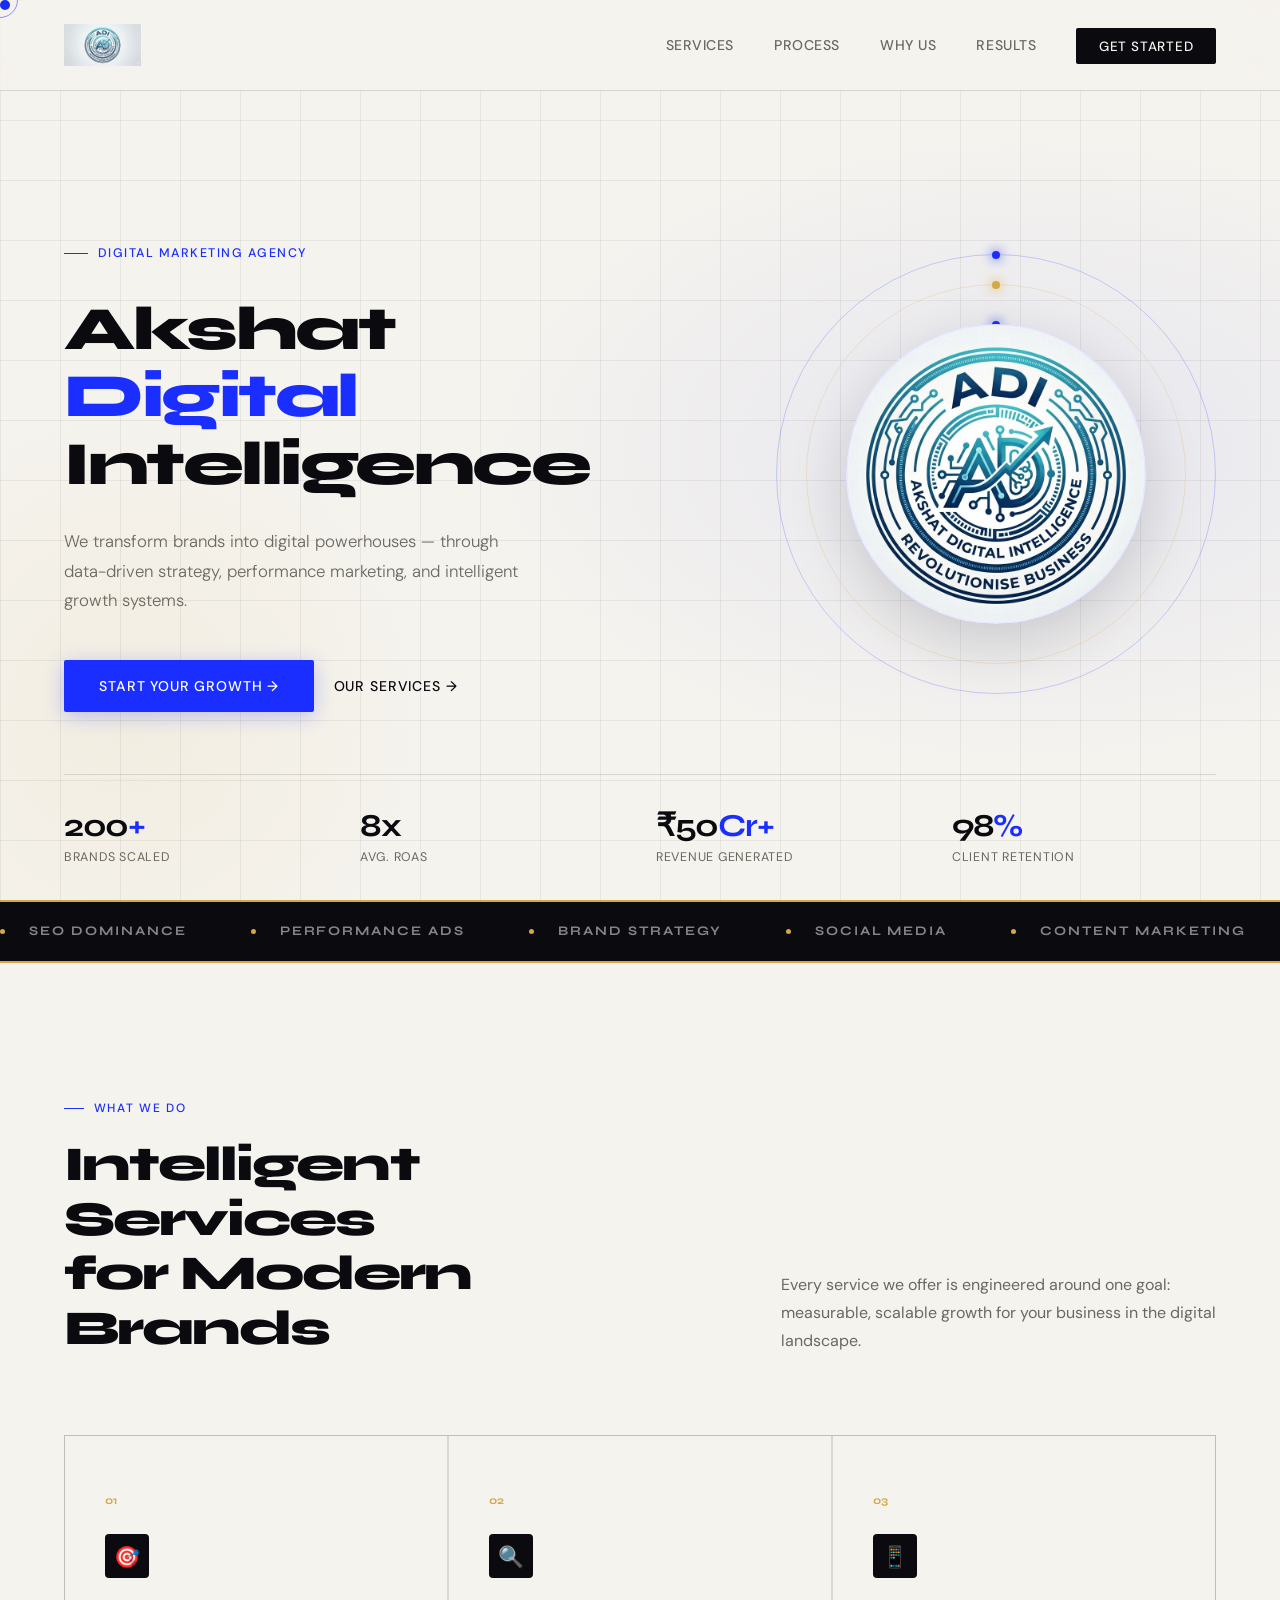
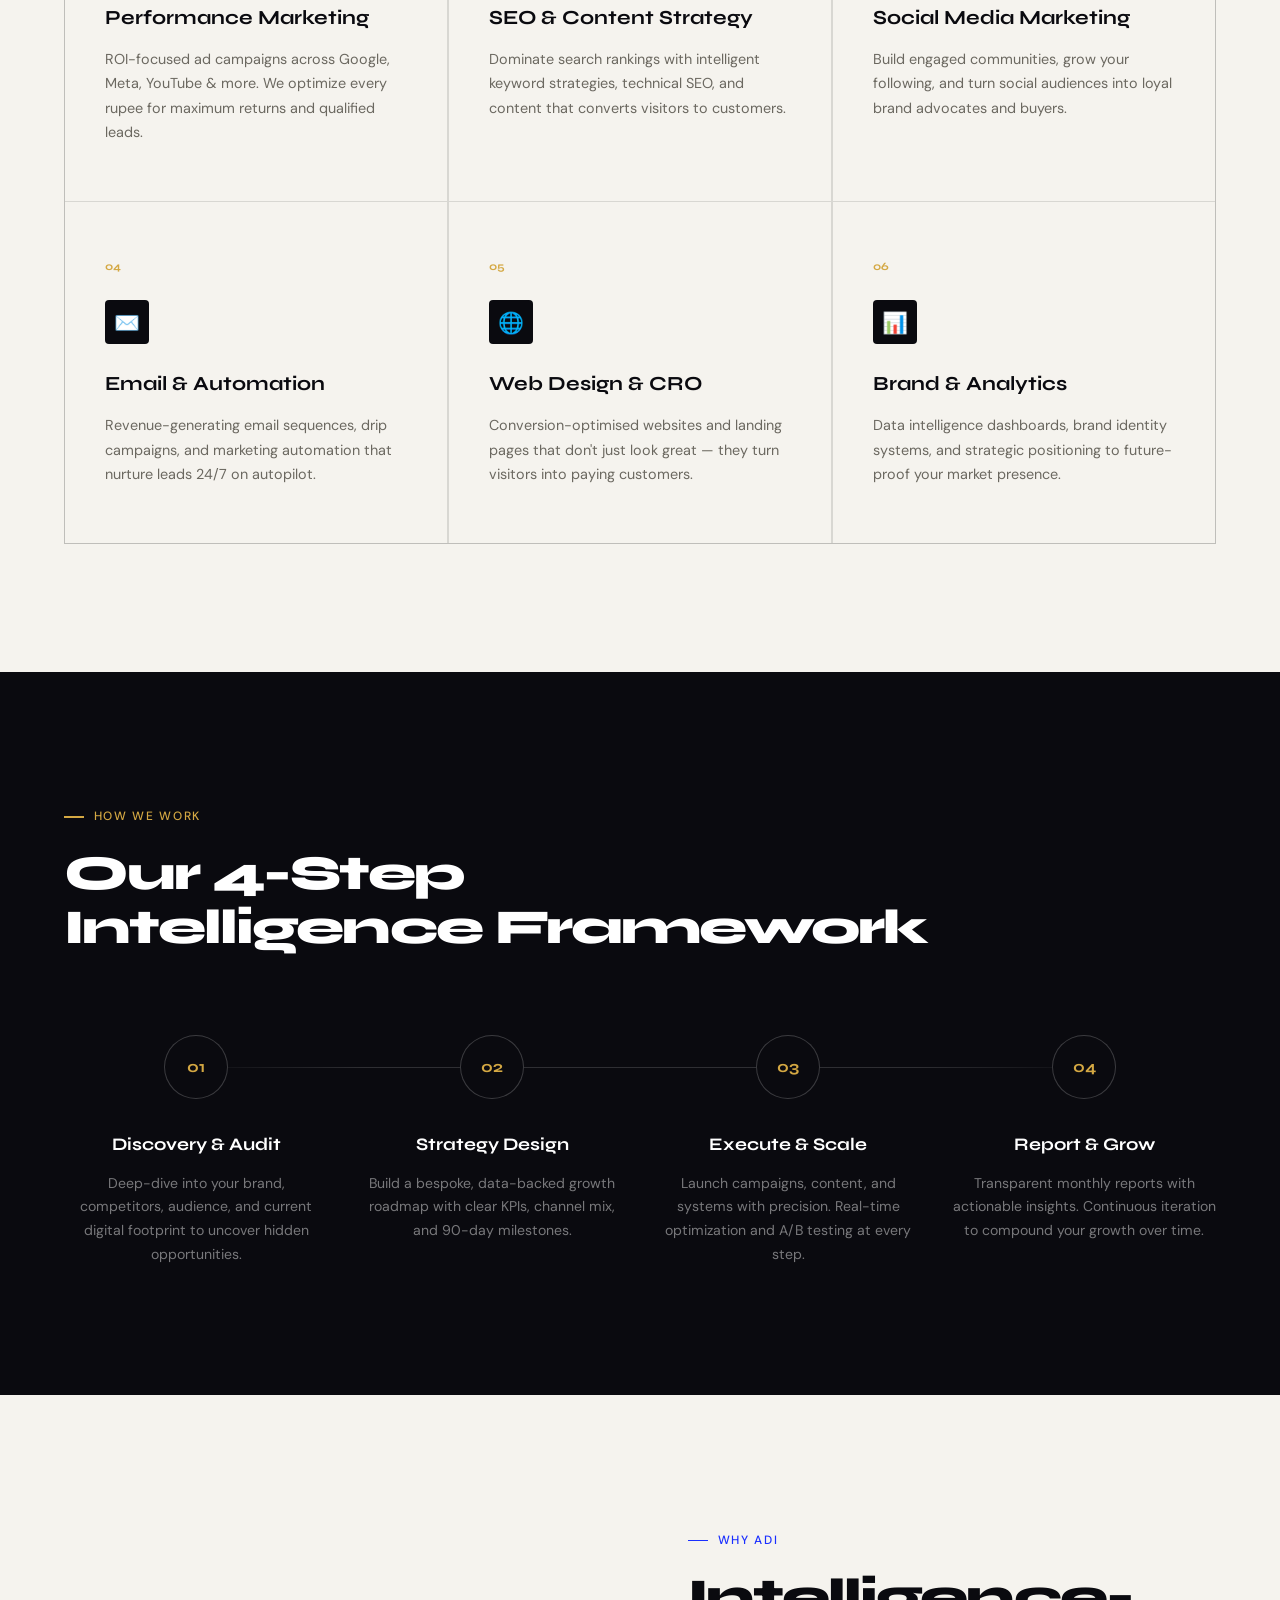
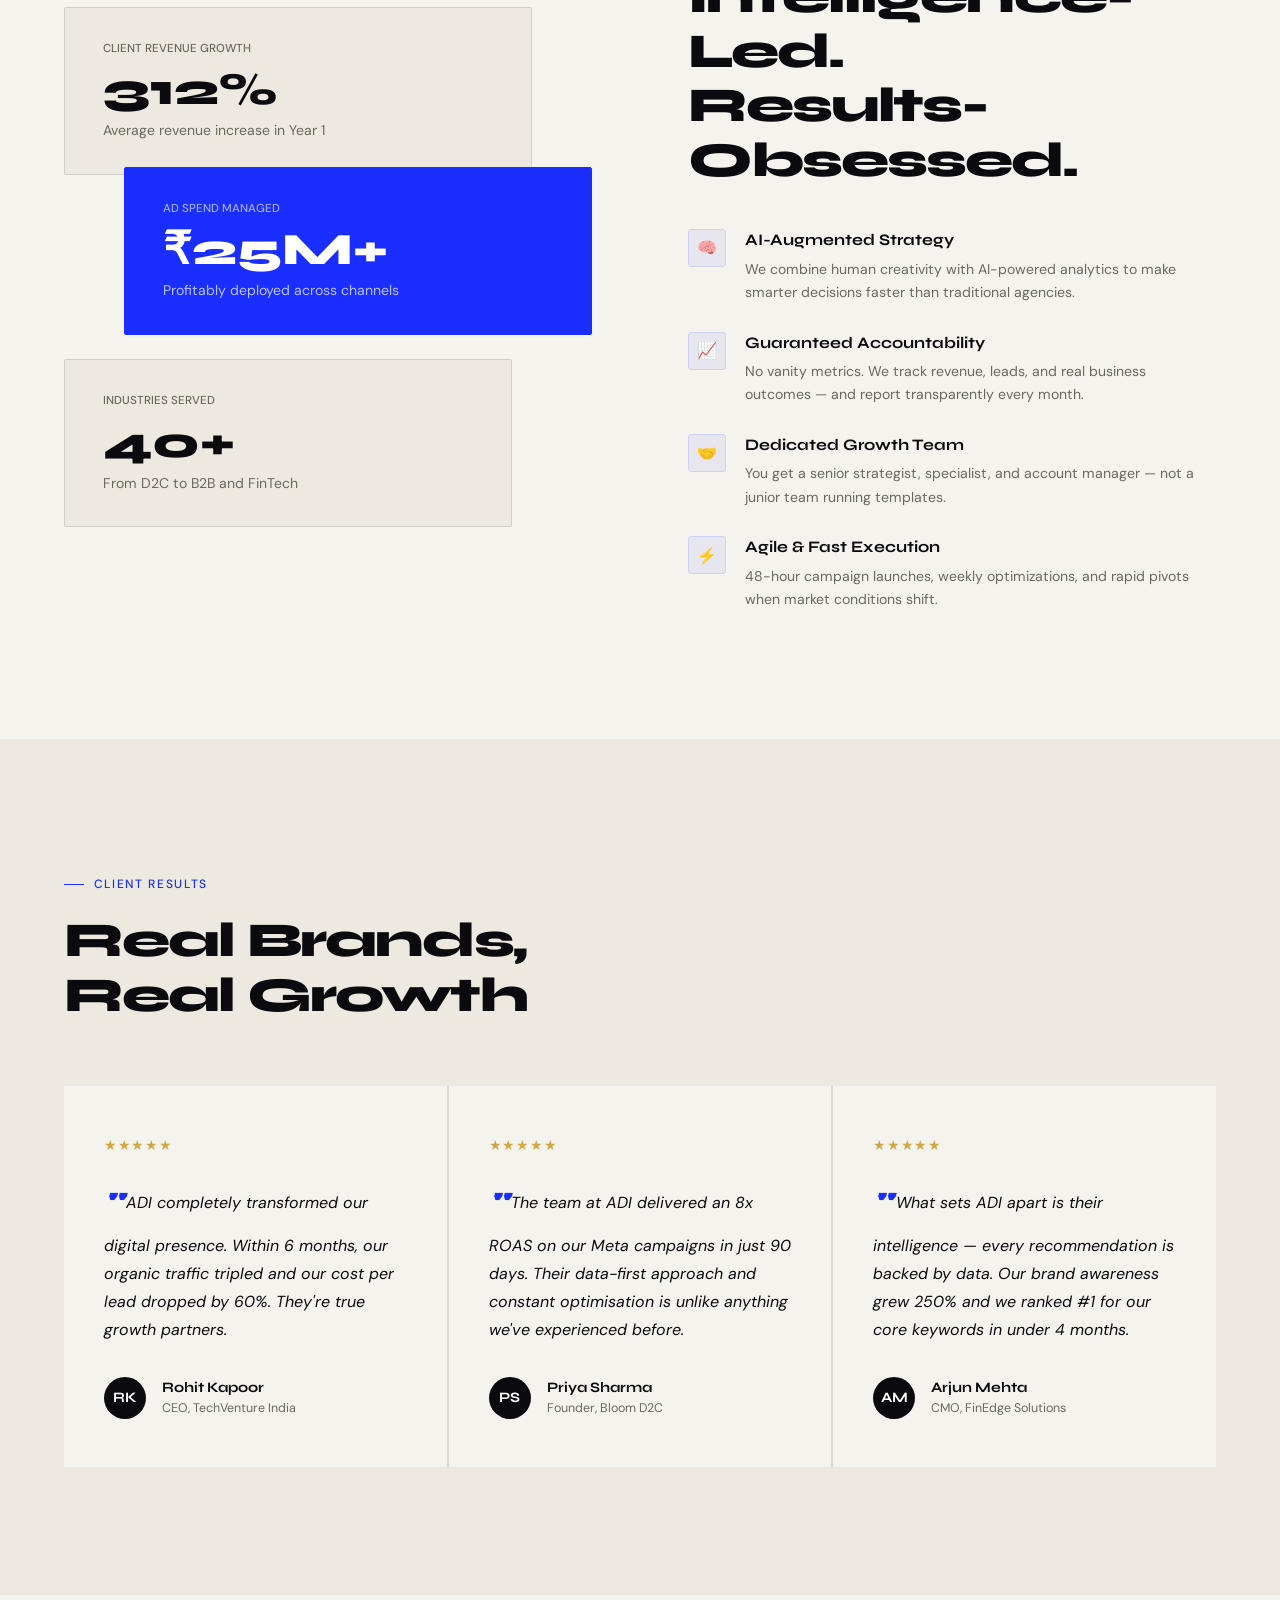
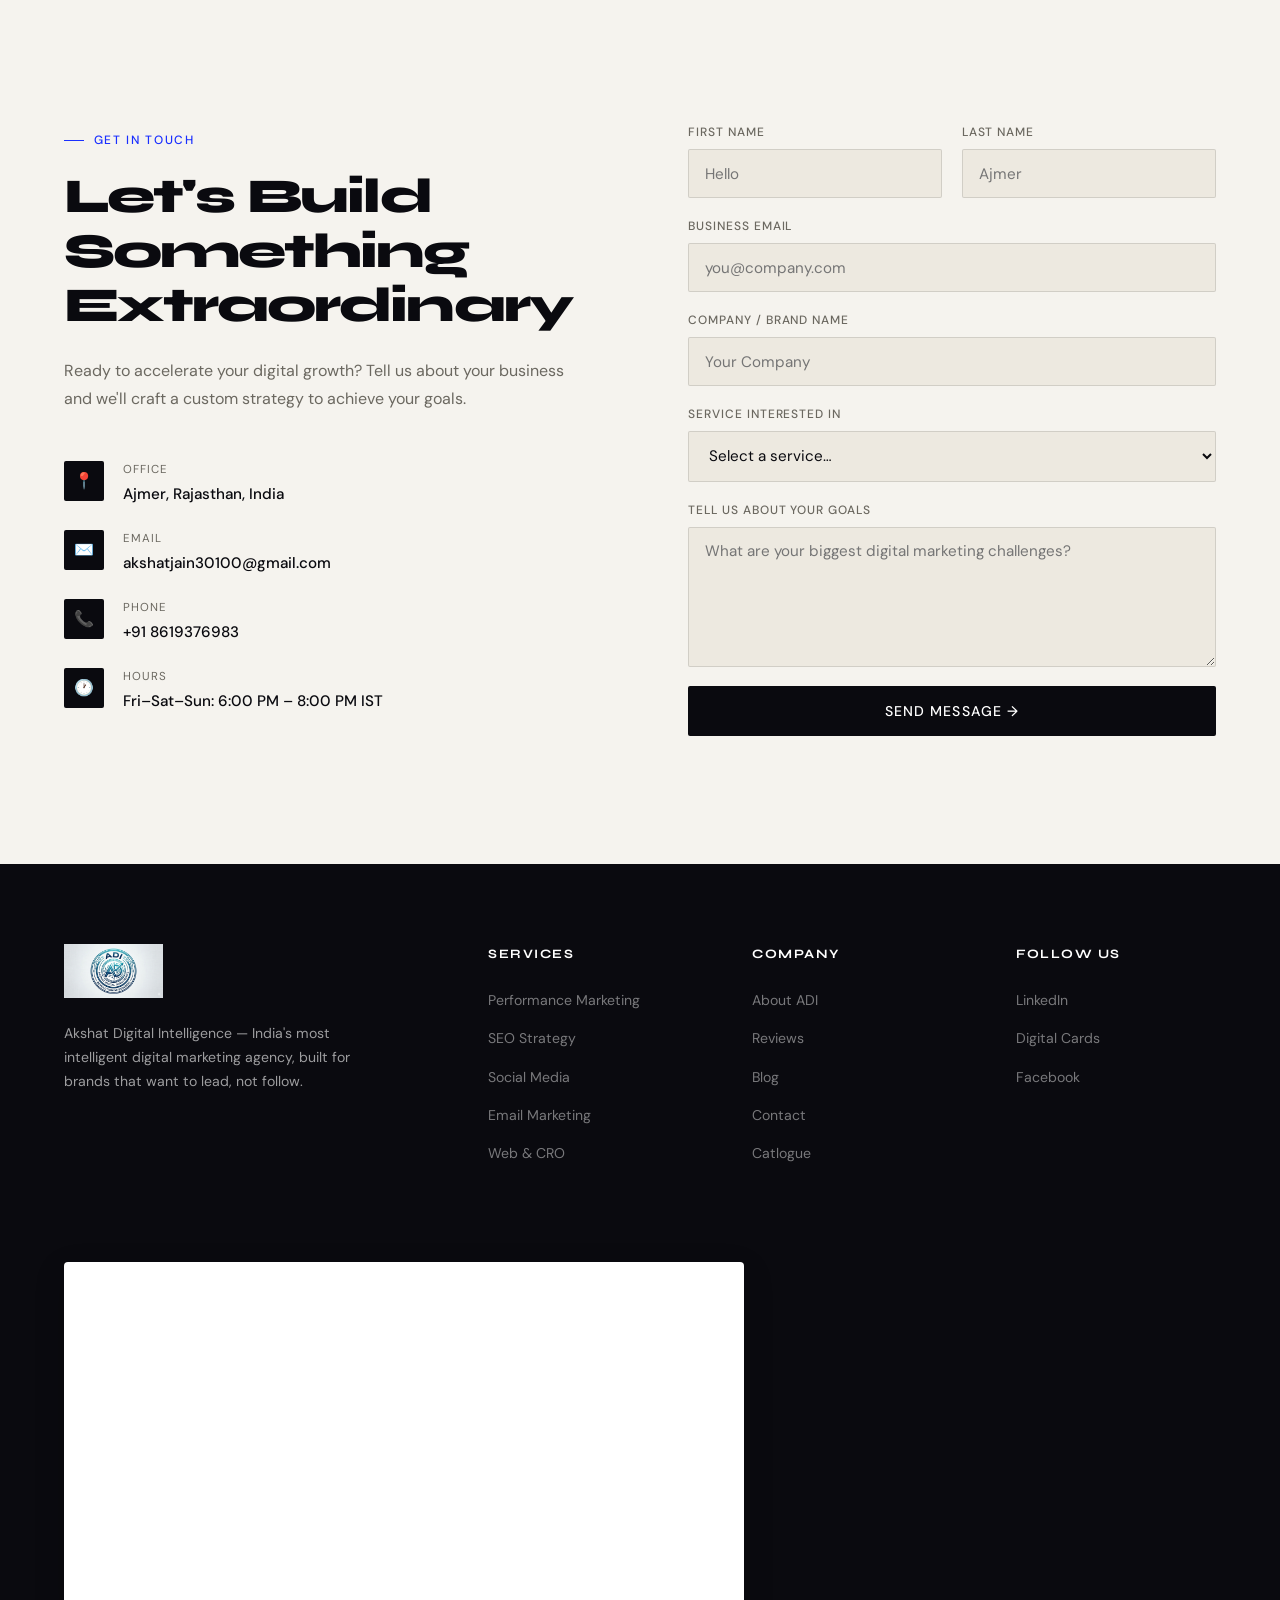
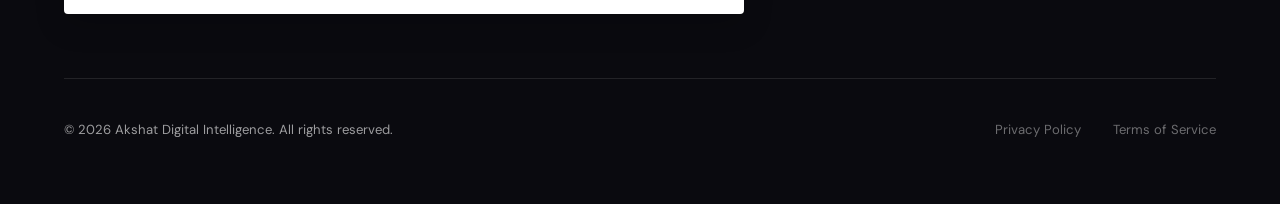
==== commit 6df2c443: "Update index.html" ====
--- a/index.html
+++ b/index.html
@@ -999,14 +999,13 @@
         <li><a href="https://www.google.com/search?kgmid=/g/11z50t5jj_&hl=en-IN&q=Akshat+Digital+Intelligence+-+ADI+(Digital+Marketing)&shem=epsd1&shndl=30&source=sh/x/loc/osrp/m5/2&kgs=2395e3601c311c30&utm_source=epsd1,sh/x/loc/osrp/m5/2">Reviews</a></li>
         <li><a href="index(2).html">Blog</a></li>
         <li><a href="#contact">Contact</a></li>
-        <li><a href="gemini-code-1780221066246.html">Catlogue</a></li>
+        <li><a href="catlogue.html">Catlogue</a></li>
       </ul>
     </div>
     <div class="footer-col">
       <div class="footer-col-title">Follow Us</div>
       <ul>
         <li><a href="https://www.linkedin.com/company/akshat-digital-intelligence-adi">LinkedIn</a></li>
-        <li><a href="https://www.instagram.com/adi_akshatdigitalintelligence/">Instagram</a></li>
         <li><a href="https://online.aajubaju.com/view/AkshatDigitalIntelligence">Digital Cards</a></li>
         <li><a href="https://www.facebook.com/profile.php?id=61589180967182">Facebook</a></li>
       </ul>
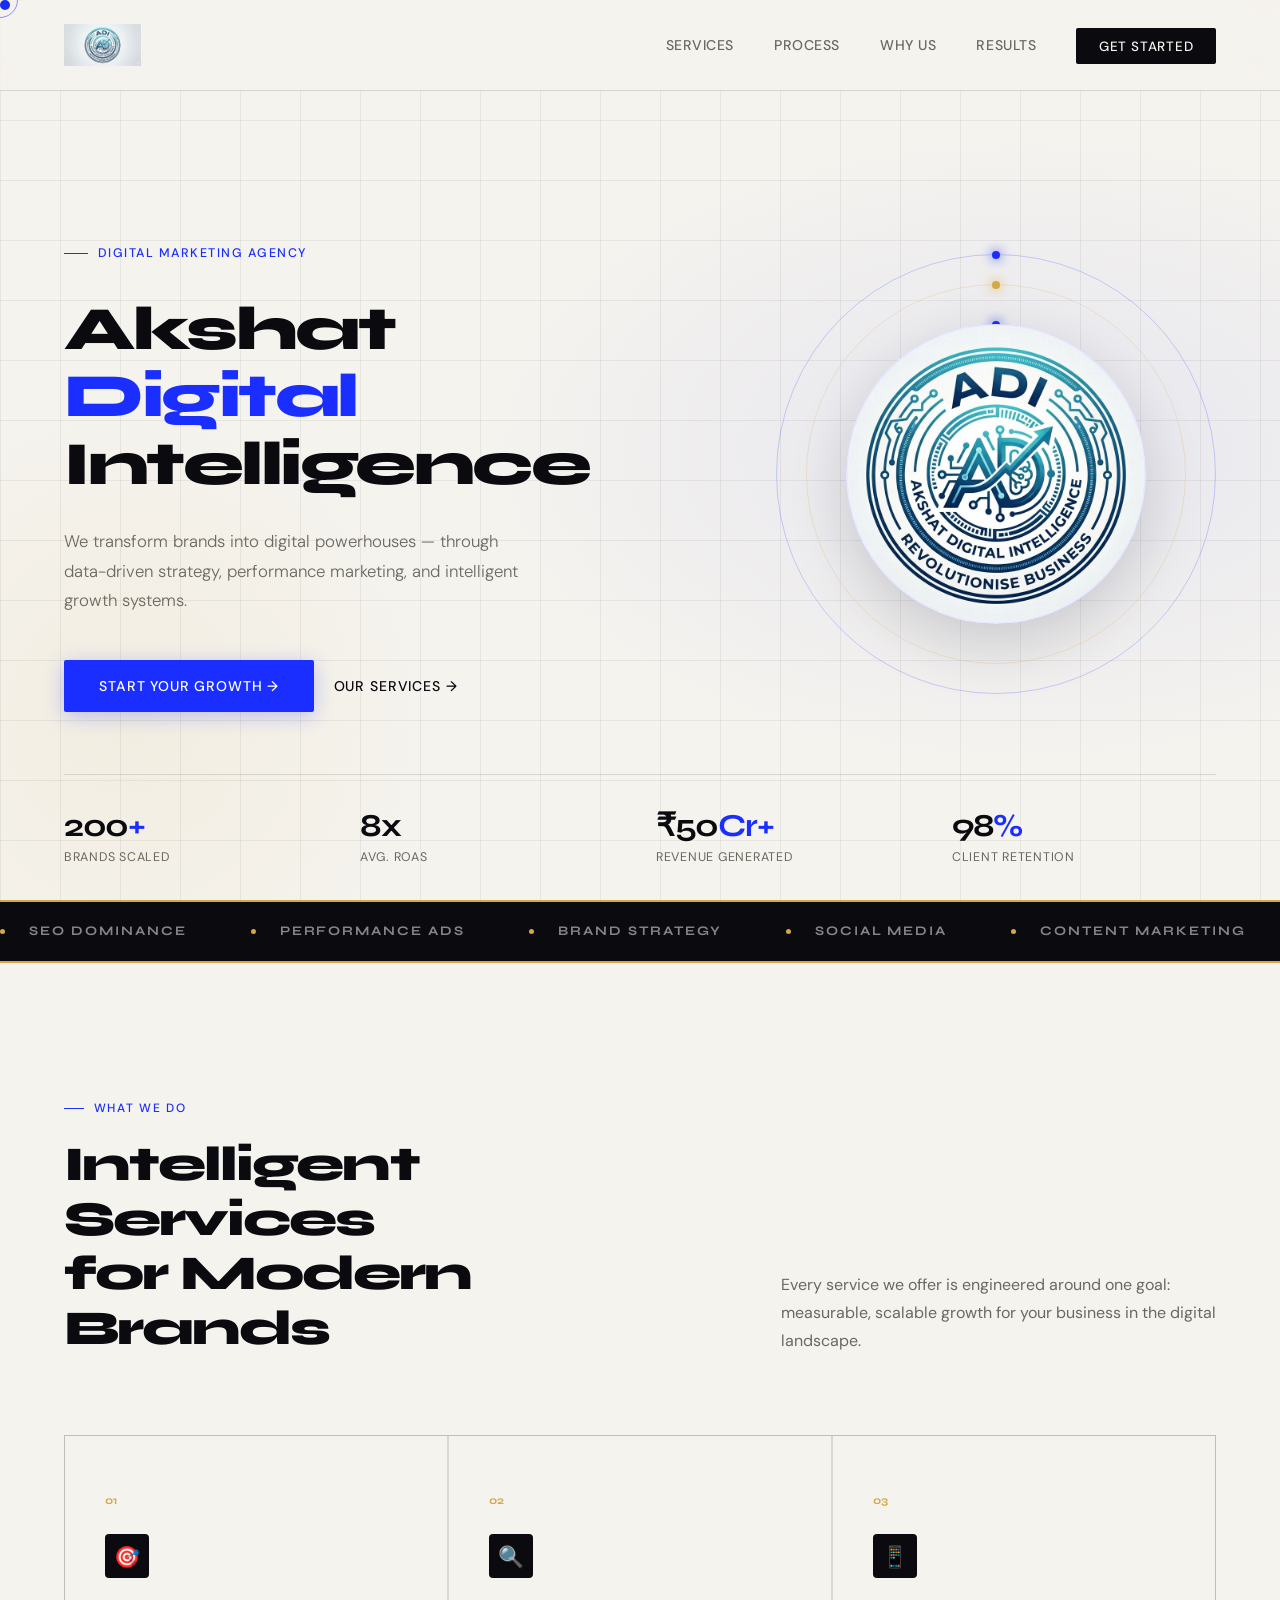
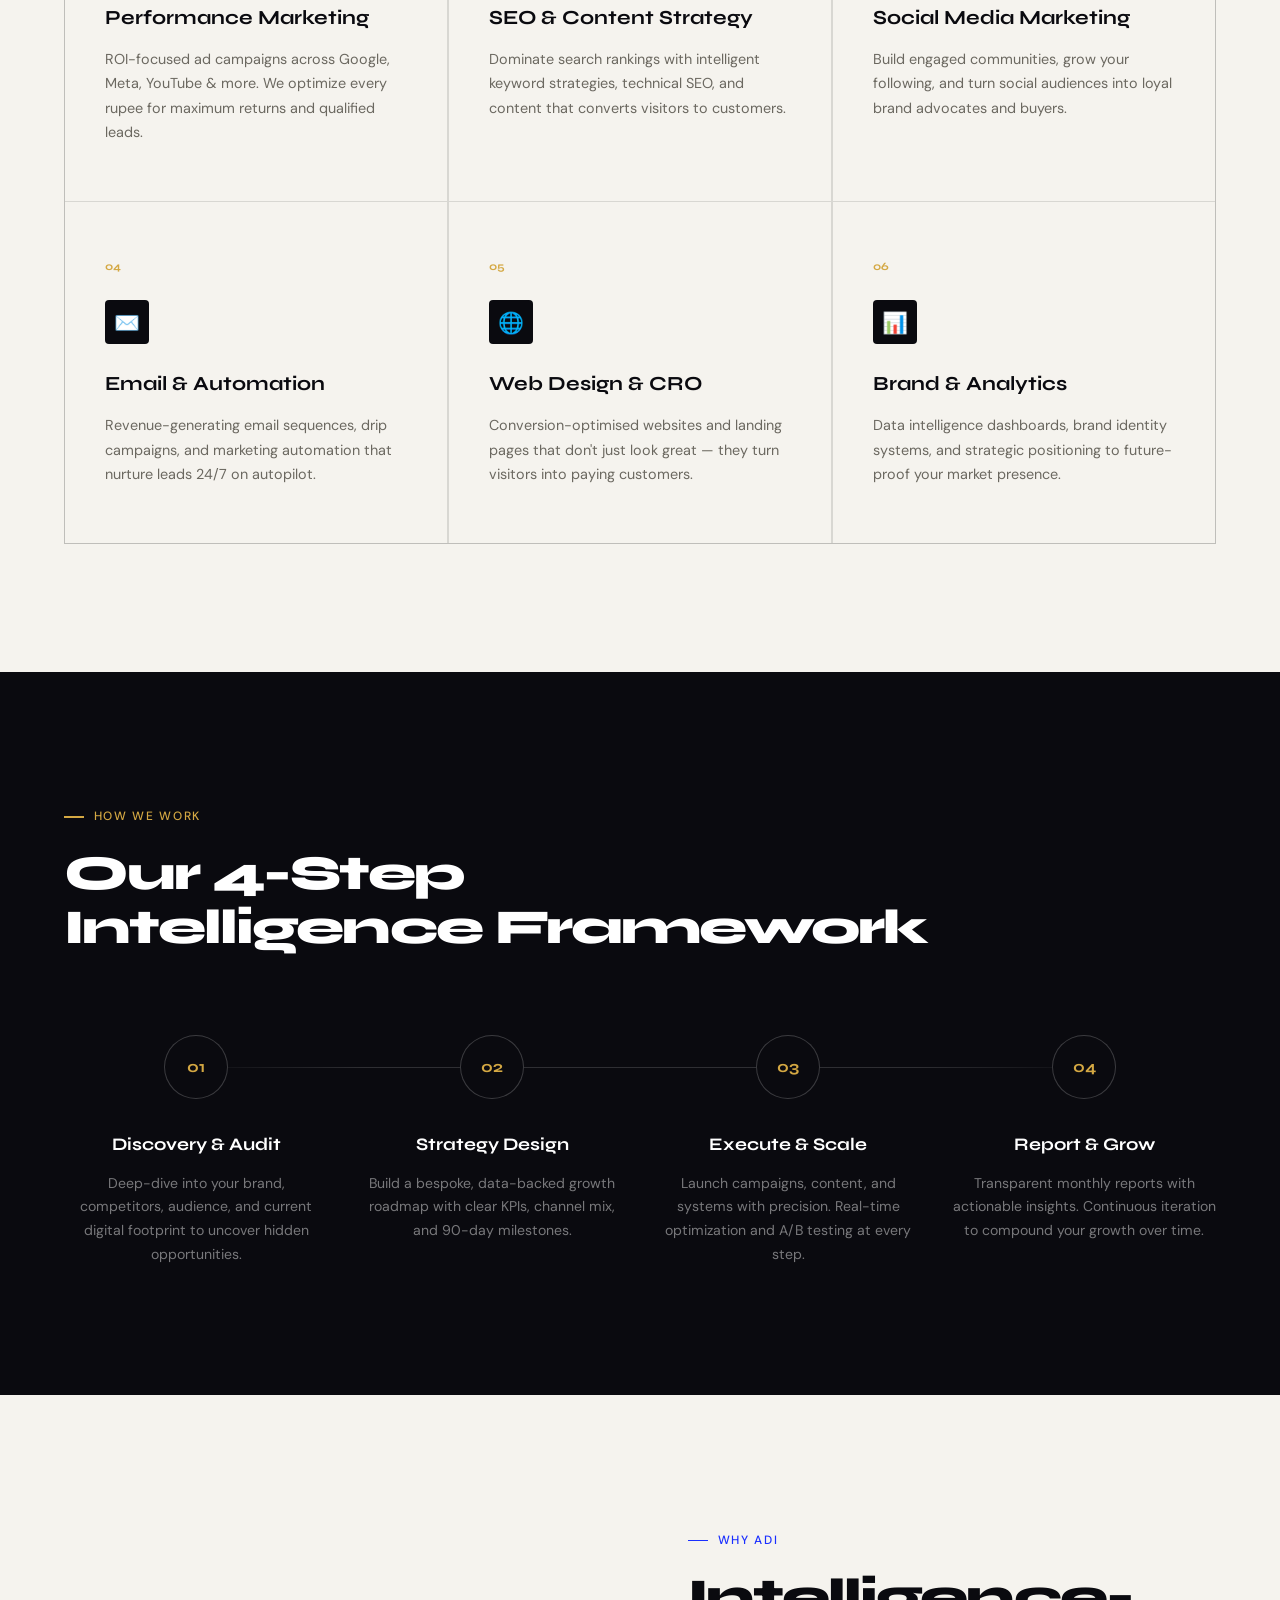
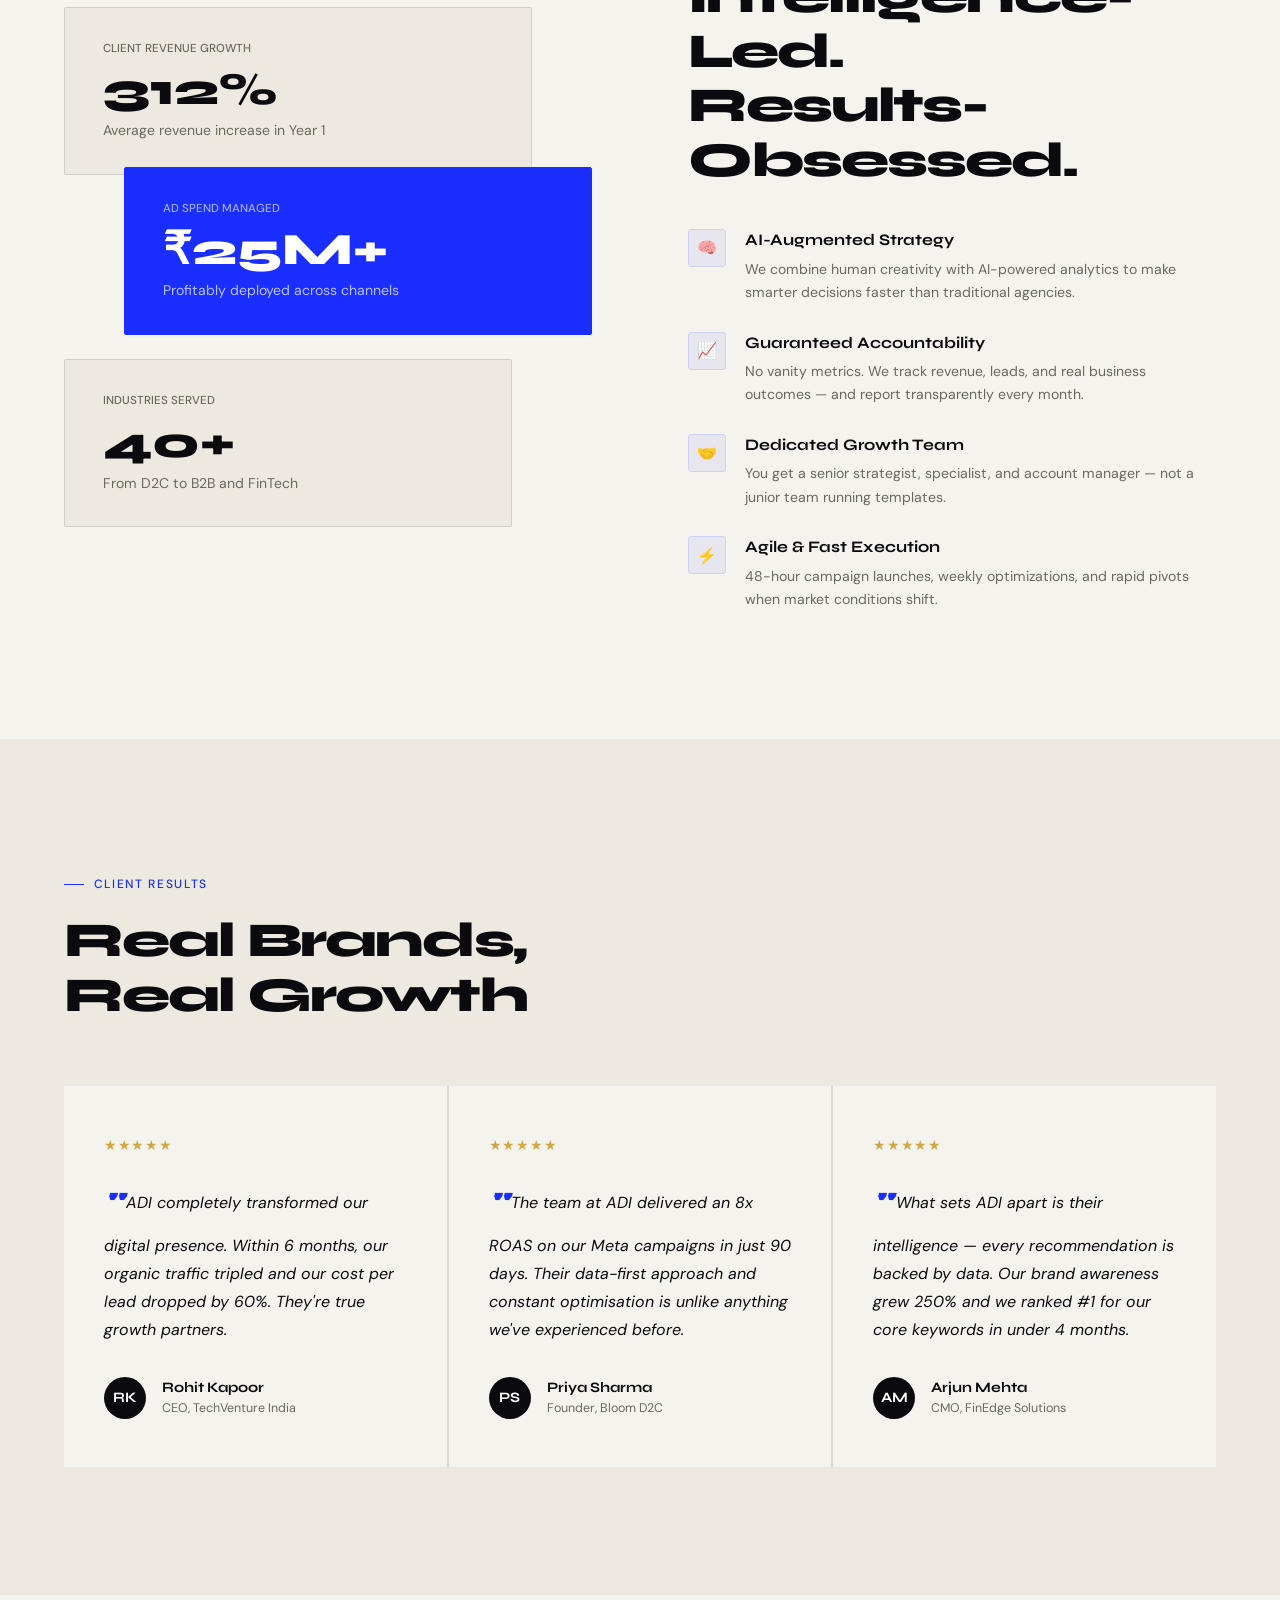
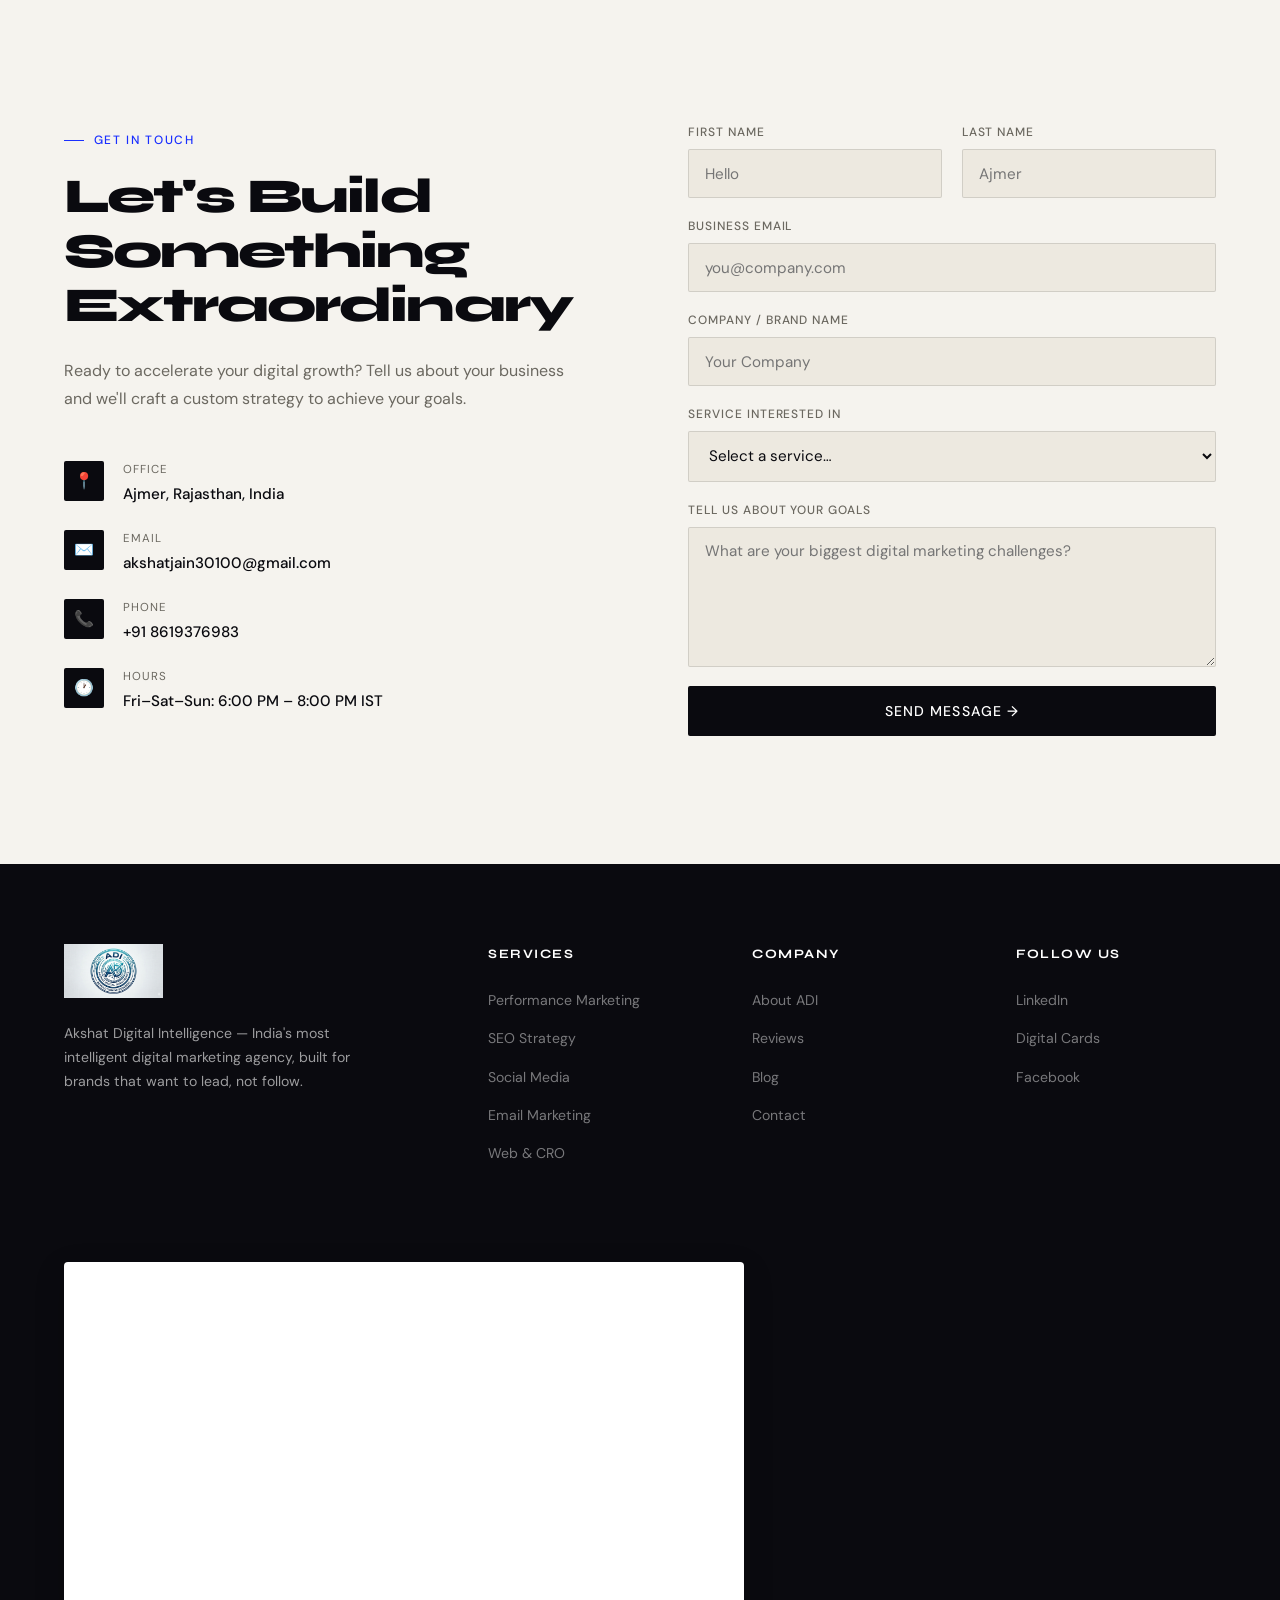
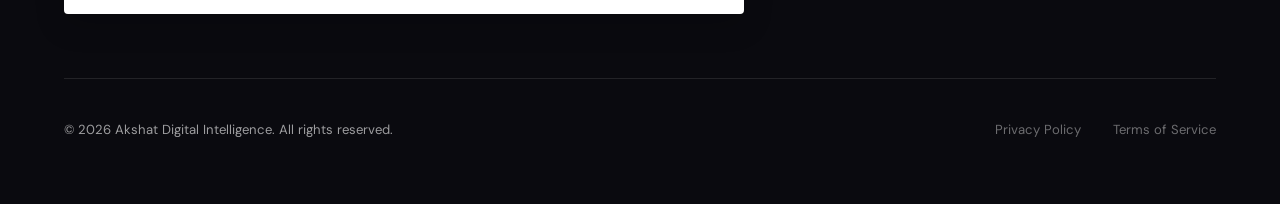
==== commit 2b0e517b: "Update index.html" ====
--- a/index.html
+++ b/index.html
@@ -999,7 +999,6 @@
         <li><a href="https://www.google.com/search?kgmid=/g/11z50t5jj_&hl=en-IN&q=Akshat+Digital+Intelligence+-+ADI+(Digital+Marketing)&shem=epsd1&shndl=30&source=sh/x/loc/osrp/m5/2&kgs=2395e3601c311c30&utm_source=epsd1,sh/x/loc/osrp/m5/2">Reviews</a></li>
         <li><a href="index(2).html">Blog</a></li>
         <li><a href="#contact">Contact</a></li>
-        <li><a href="catlogue.html">Catlogue</a></li>
       </ul>
     </div>
     <div class="footer-col">
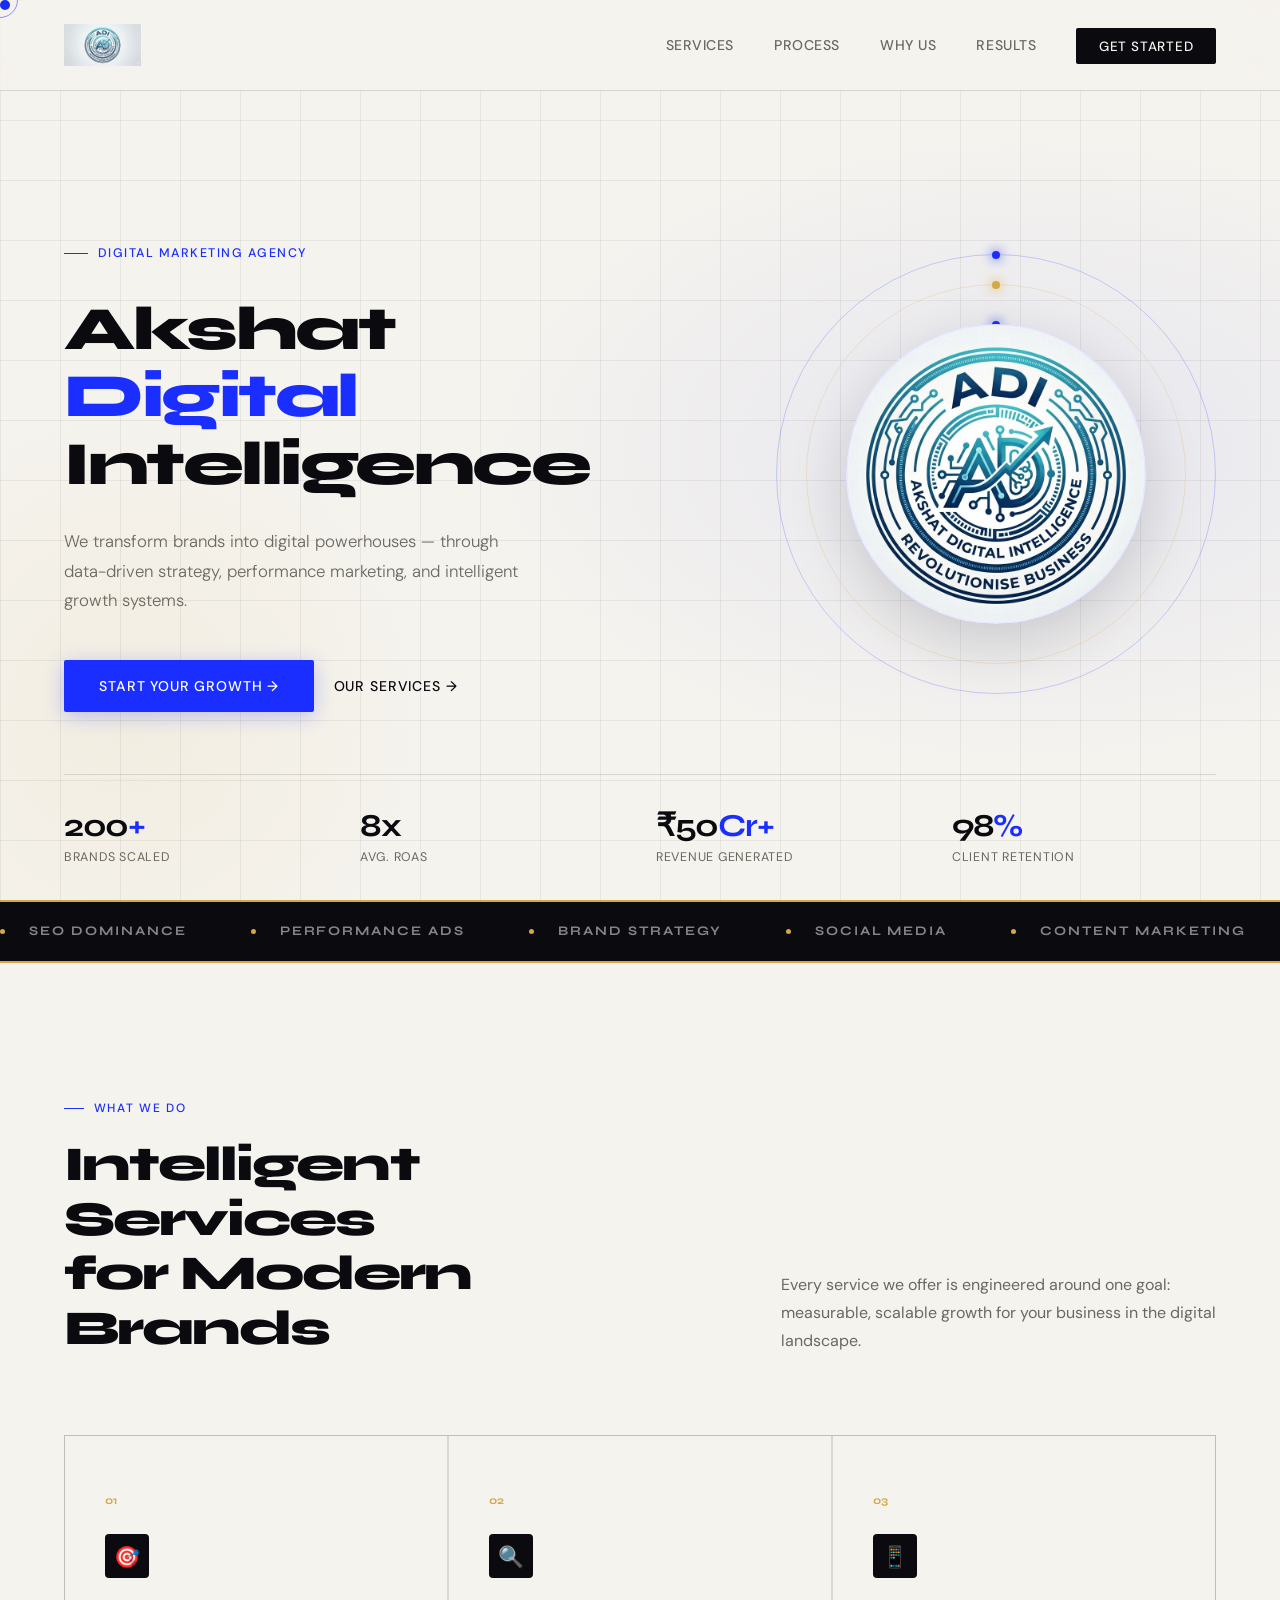
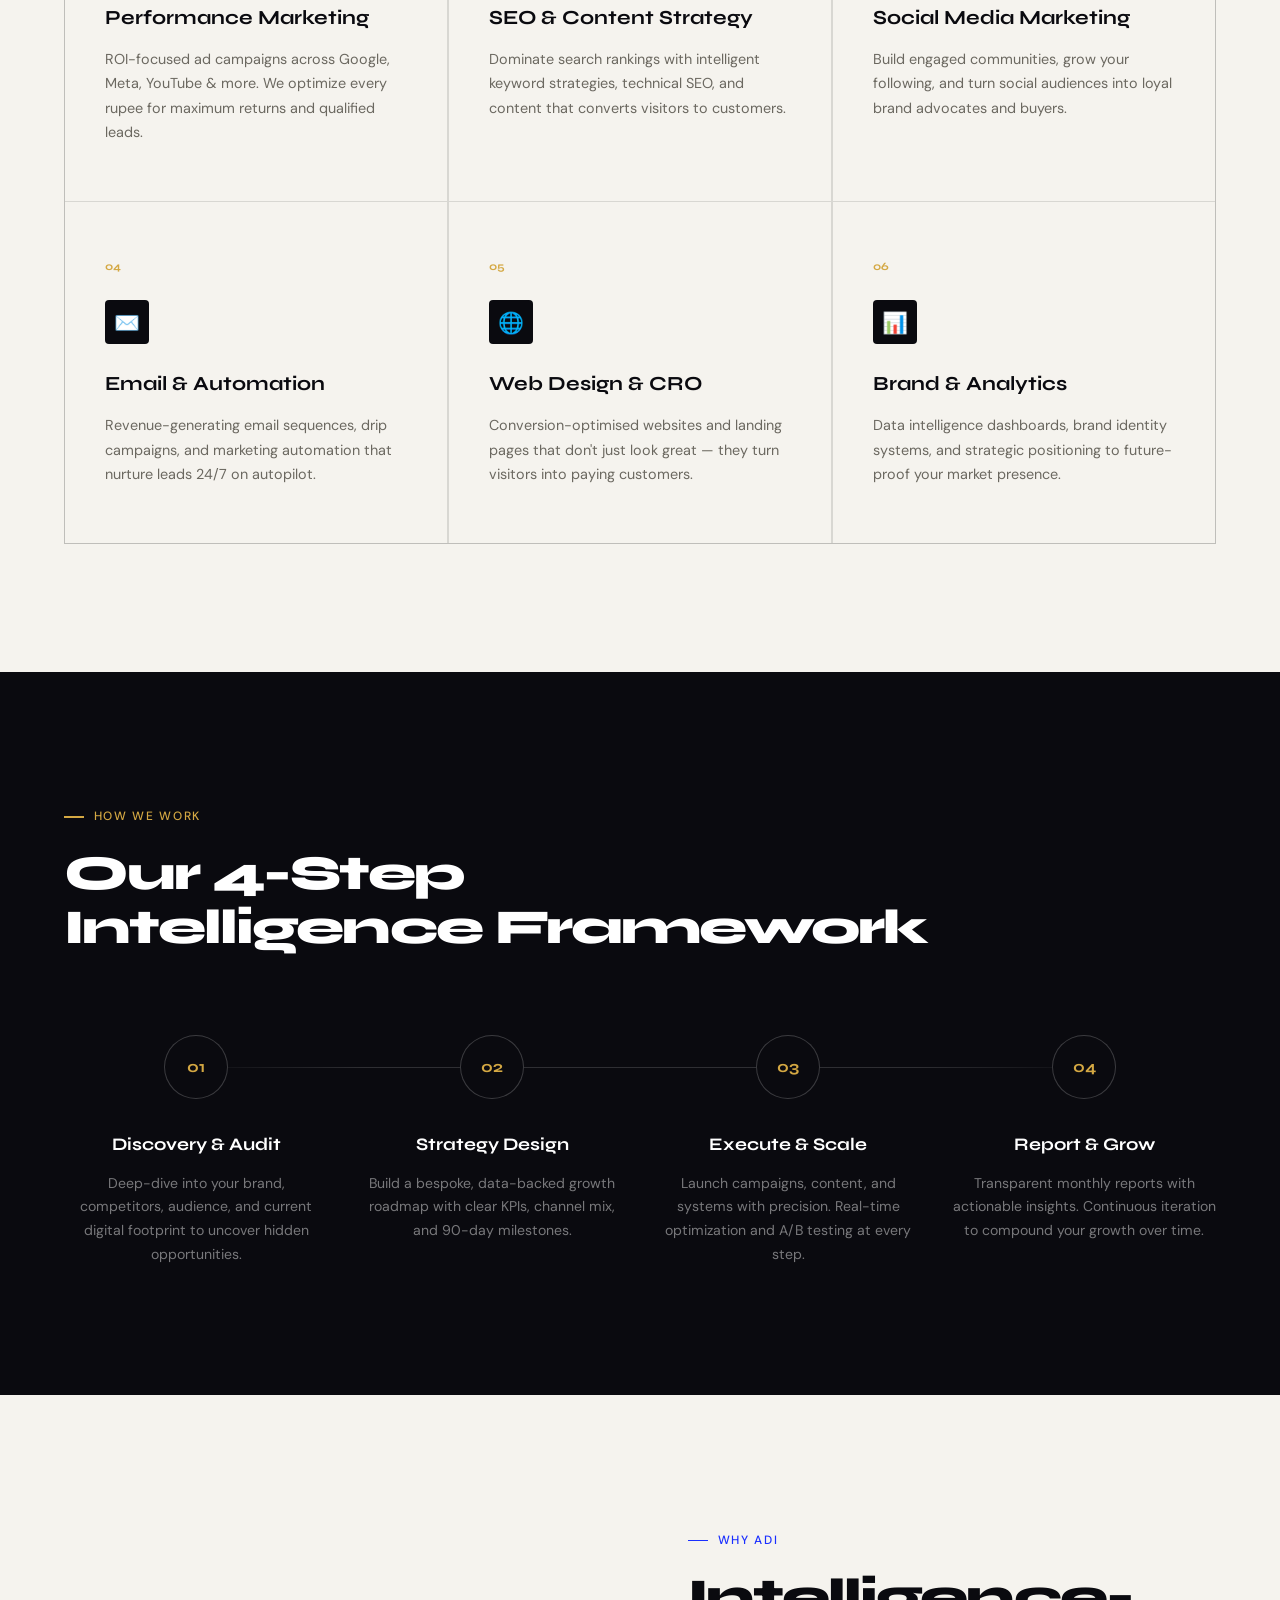
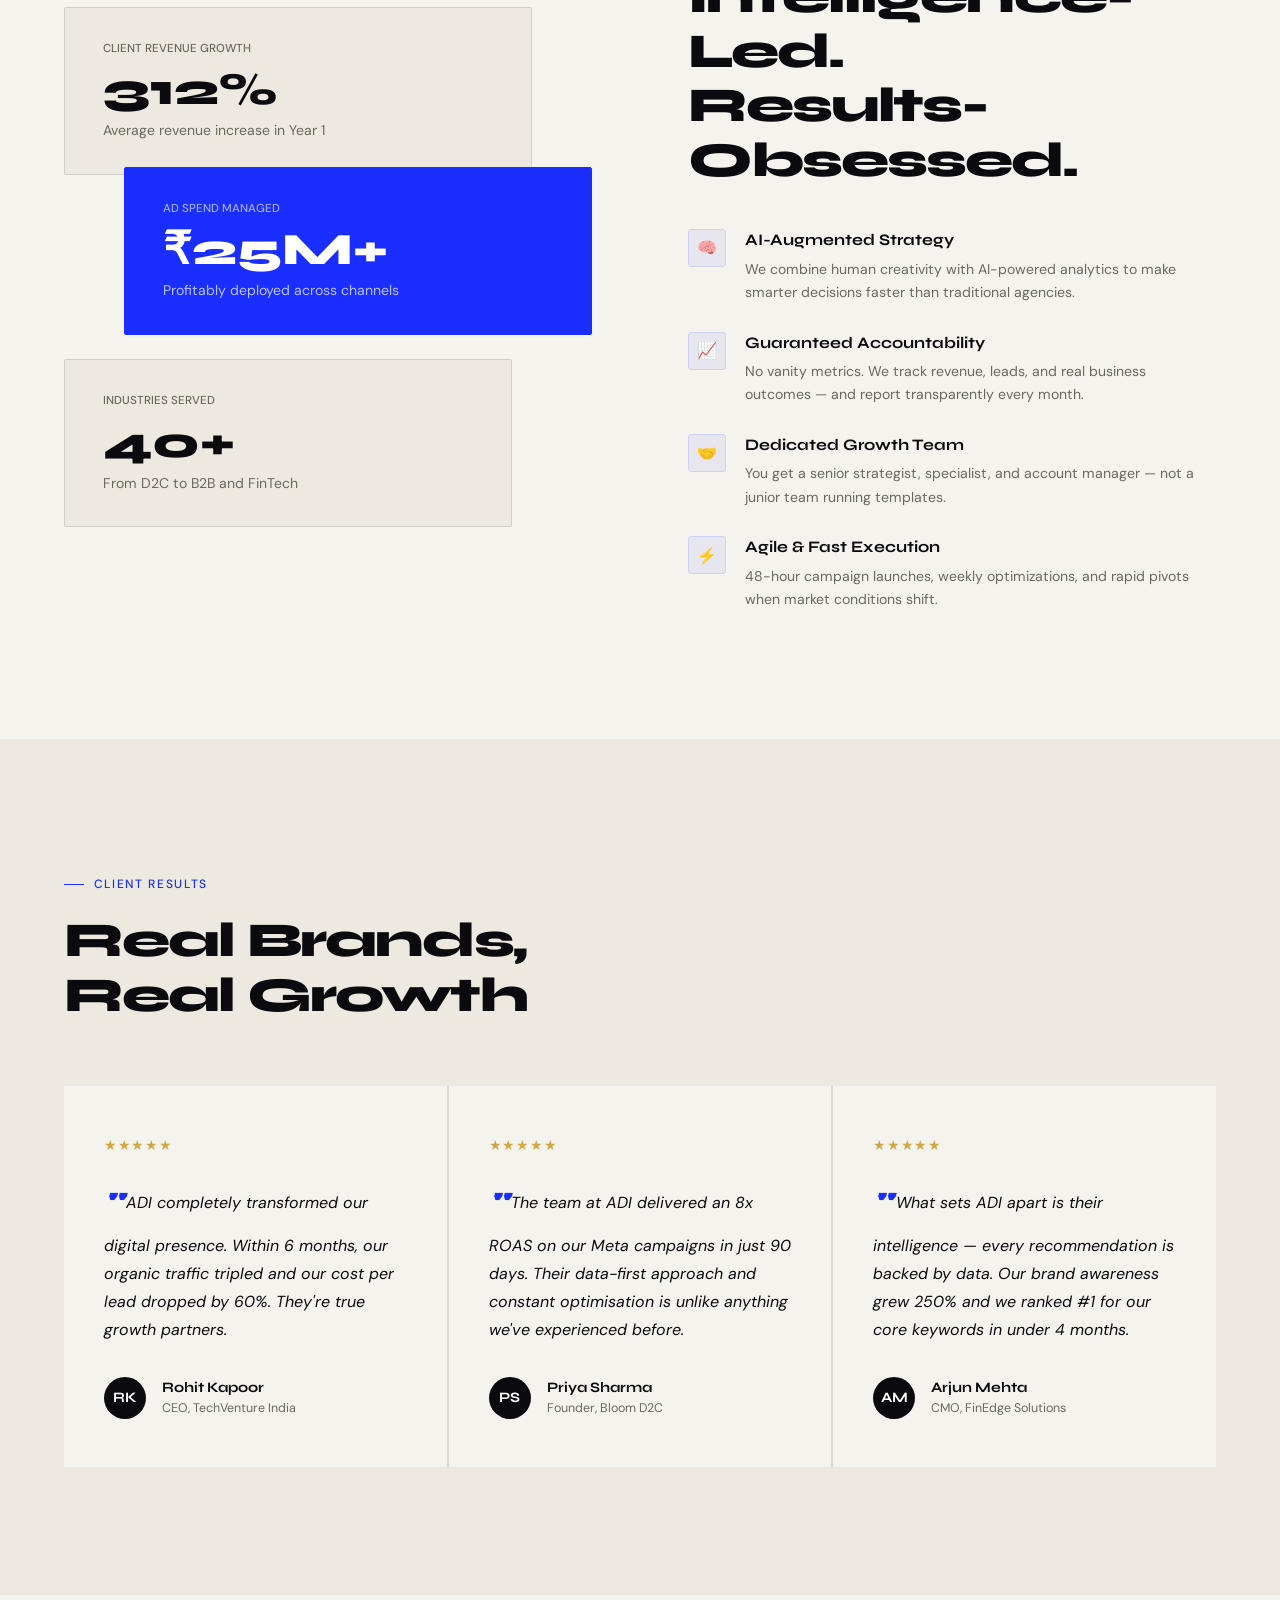
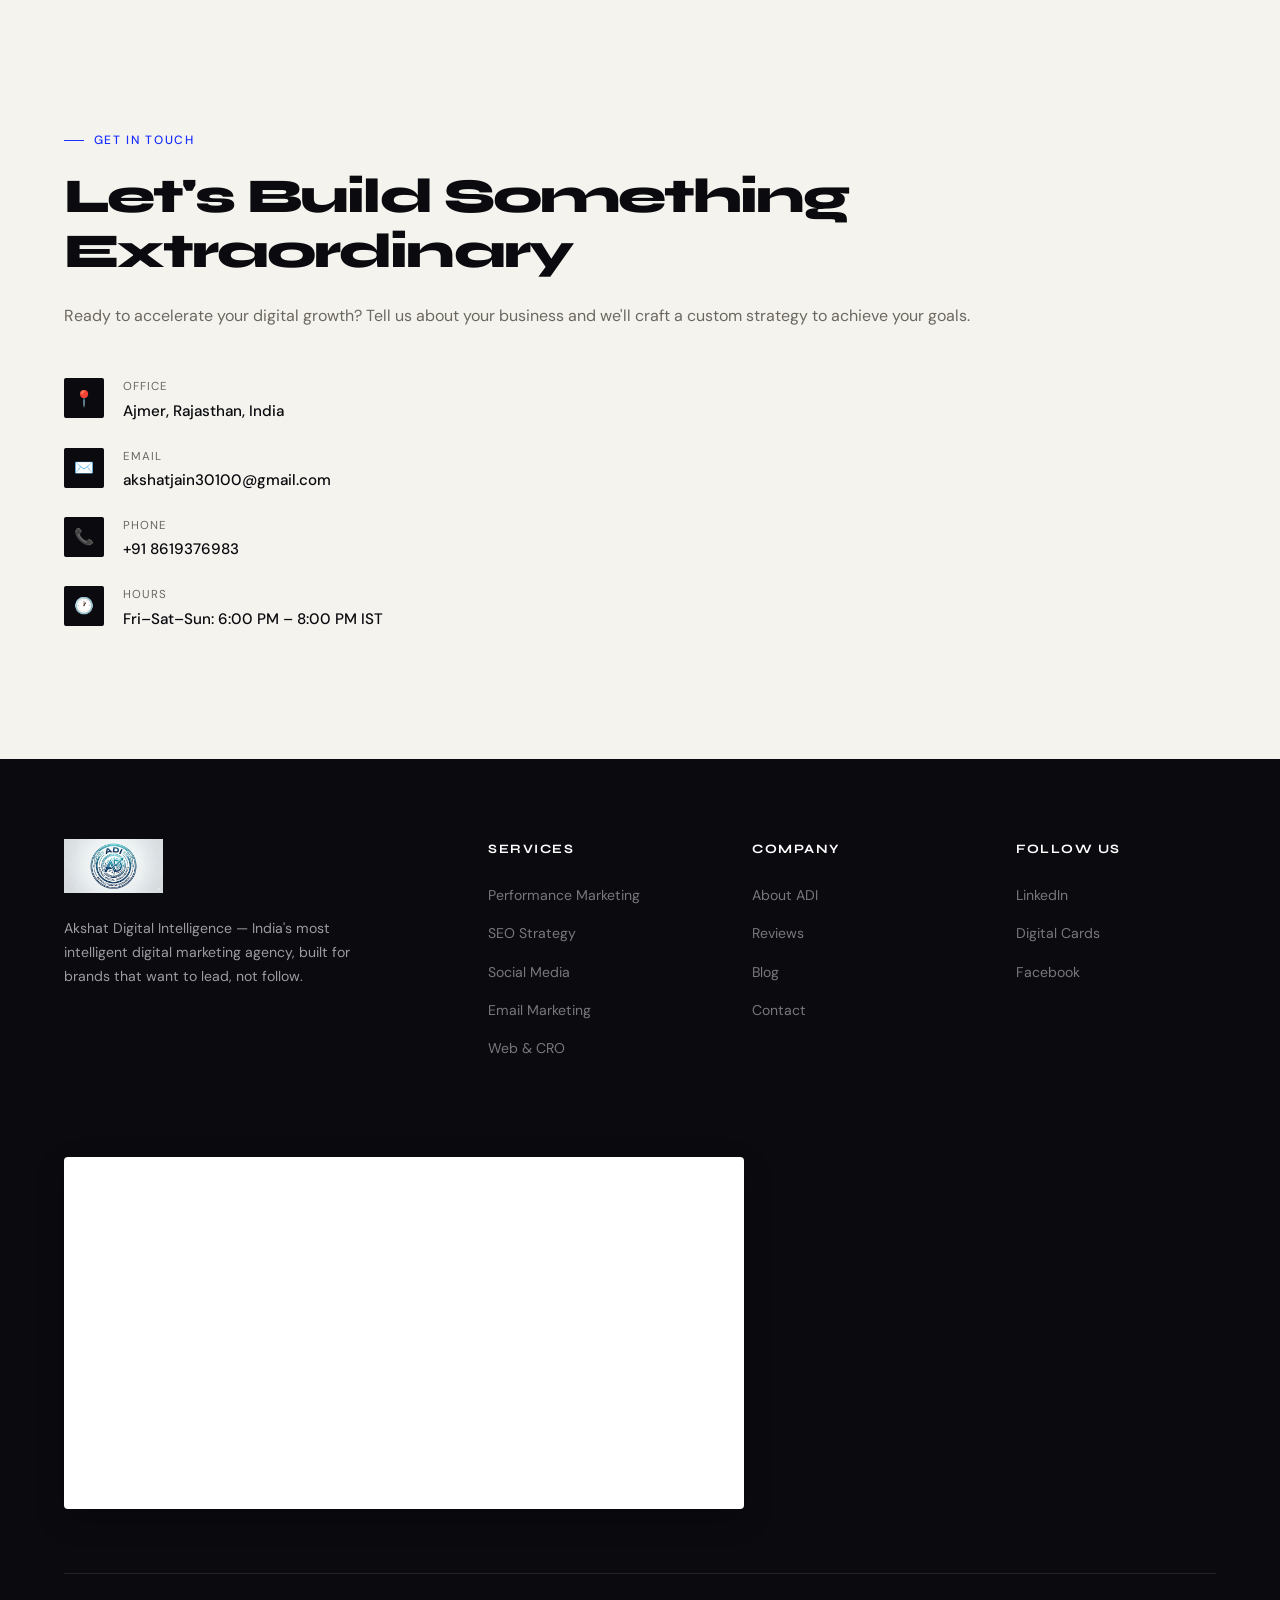
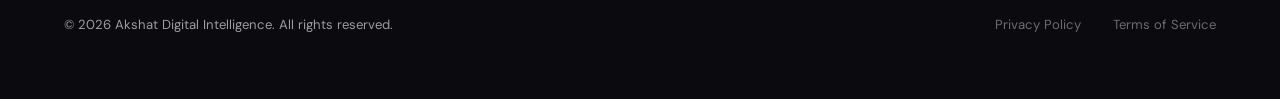
==== commit 14d98729: "Update index.html" ====
--- a/index.html
+++ b/index.html
@@ -441,7 +441,7 @@
   .t-role { font-size: 0.78rem; color: var(--muted); }
 
   /* ── OUTREACH HUB ── */
-  .contact { padding: 8rem 4rem; display: grid; grid-template-columns: 1fr 1fr; gap: 6rem; align-items: start; }
+  .contact { padding: 8rem 4rem; display: grid; grid-template-columns: 1fr; gap: 6rem; align-items: start; }
   .contact-info .section-title { margin-bottom: 1.5rem; }
   .contact-desc { font-size: 1rem; color: var(--muted); line-height: 1.75; margin-bottom: 3rem; }
   .contact-details { display: flex; flex-direction: column; gap: 1.5rem; }
@@ -449,27 +449,6 @@
   .cd-icon { width: 40px; height: 40px; background: var(--ink); border-radius: 2px; display: flex; align-items: center; justify-content: center; color: #fff; flex-shrink: 0; }
   .cd-label { font-size: 0.72rem; text-transform: uppercase; letter-spacing: 0.08em; color: var(--muted); margin-bottom: 0.15rem; }
   .cd-value { font-size: 0.95rem; font-weight: 500; }
-
-  .form-row { display: grid; grid-template-columns: 1fr 1fr; gap: 1.2rem; }
-  .form-group { display: flex; flex-direction: column; gap: 0.4rem; margin-bottom: 1.2rem; }
-  .form-group label { font-size: 0.75rem; text-transform: uppercase; letter-spacing: 0.08em; font-weight: 500; color: var(--muted); }
-  .form-group input, .form-group textarea, .form-group select {
-    background: var(--cream); border: 1.5px solid var(--border); border-radius: 2px;
-    padding: 0.85rem 1rem; font-family: 'DM Sans', sans-serif; font-size: 0.95rem;
-    color: var(--ink); outline: none; transition: border-color 0.2s; width: 100%;
-  }
-  .form-group input:focus, .form-group textarea:focus, .form-group select:focus { border-color: var(--blue); }
-  .form-group textarea { resize: vertical; min-height: 140px; }
-  
-  .btn-submit {
-    background: var(--ink); color: #fff; border: none; padding: 1rem;
-    font-family: 'DM Sans', sans-serif; font-size: 0.88rem; font-weight: 500;
-    letter-spacing: 0.08em; text-transform: uppercase; border-radius: 2px;
-    cursor: pointer; transition: background 0.2s, transform 0.15s;
-    display: flex; align-items: center; justify-content: center; width: 100%;
-  }
-  .btn-submit:hover { background: var(--blue); transform: translateY(-1px); }
-  .btn-submit:disabled { opacity: 0.7; cursor: not-allowed; }
 
   /* ── BRAND FOOTER ── */
   footer { background: var(--ink); color: rgba(255,255,255,0.6); padding: 5rem 4rem 4rem; }
@@ -591,7 +570,6 @@
     .testimonial-card { padding: 2rem 1.5rem; }
     
     .contact { padding: 5rem 1.2rem; gap: 3.5rem; }
-    .form-row { grid-template-columns: 1fr; gap: 0; }
     .contact-desc { margin-bottom: 2rem; }
     
     footer { padding: 4rem 1.2rem 2.5rem; }
@@ -610,7 +588,6 @@
 <div class="cursor" id="cursor"></div>
 <div class="cursor-ring" id="cursorRing"></div>
 
-<!-- HEADER NAVIGATION -->
 <nav>
   <a href="#" class="nav-logo">
     <img src="Gemini_Generated_Image_69og7b69og7b69og.png" alt="Akshat Digital Intelligence Logo">
@@ -631,7 +608,6 @@
   </ul>
 </nav>
 
-<!-- HERO SCREEN -->
 <section class="hero" id="home">
   <div class="hero-bg"></div>
   <div class="hero-grid"></div>
@@ -681,7 +657,6 @@
   </div>
 </section>
 
-<!-- RUNNING GLIDE MARQUEE -->
 <div class="marquee-section">
   <div class="marquee-track">
     <div class="marquee-item"><span class="dot"></span>SEO Dominance</div>
@@ -705,7 +680,6 @@
   </div>
 </div>
 
-<!-- CAPABILITIES MATRIX -->
 <section class="services" id="services">
   <div class="services-header reveal">
     <div>
@@ -755,7 +729,6 @@
   </div>
 </section>
 
-<!-- EXECUTION FRAMEWORK -->
 <section class="process" id="process">
   <div class="reveal">
     <div class="section-label">How We Work</div>
@@ -786,7 +759,6 @@
   </div>
 </section>
 
-<!-- CORE ADVANTAGES -->
 <section class="why" id="why">
   <div class="why-visual reveal">
     <div class="why-box why-box-1">
@@ -842,7 +814,6 @@
   </div>
 </section>
 
-<!-- EVIDENCE & VERDICTS -->
 <section class="testimonials" id="testimonials">
   <div class="testimonials-header reveal">
     <div class="section-label">Client Results</div>
@@ -886,7 +857,6 @@
   </div>
 </section>
 
-<!-- OUTREACH SYSTEM (INTEGRATED GMAIL PIPELINE) -->
 <section class="contact" id="contact">
   <div class="contact-info reveal">
     <div class="section-label">Get In Touch</div>
@@ -924,56 +894,8 @@
       </div>
     </div>
   </div>
-
-  <!-- Functional Submission Form Frame -->
-  <form class="contact-form reveal" id="adiContactForm" action="https://api.web3forms.com/submit" method="POST">
-    
-    <!-- Active Web3Forms Access Token Key Assigned Below -->
-    <input type="hidden" name="access_key" value="80849665-de9f-4047-9591-5f4b26ea8206">
-    <input type="hidden" name="subject" value="New High-Value Lead from ADI Website">
-    <input type="hidden" name="from_name" value="ADI Growth Pipeline">
-    
-    <div class="form-row">
-      <div class="form-group">
-        <label for="first_name">First Name</label>
-        <input type="text" id="first_name" name="First Name" placeholder="Hello" required>
-      </div>
-      <div class="form-group">
-        <label for="last_name">Last Name</label>
-        <input type="text" id="last_name" name="Last Name" placeholder="Ajmer" required>
-      </div>
-    </div>
-    <div class="form-group">
-      <label for="email">Business Email</label>
-      <input type="email" id="email" name="Email Address" placeholder="you@company.com" required>
-    </div>
-    <div class="form-group">
-      <label for="company">Company / Brand Name</label>
-      <input type="text" id="company" name="Company Name" placeholder="Your Company">
-    </div>
-    <div class="form-group">
-      <label for="select">Service Interested In</label>
-      <select id="select" name="Requested Service" required>
-        <option value="" disabled selected>Select a service…</option>
-        <option>Performance Marketing</option>
-        <option>SEO & Content Strategy</option>
-        <option>Social Media Marketing</option>
-        <option>Email & Automation</option>
-        <option>Web Design & CRO</option>
-        <option>Brand & Analytics</option>
-        <option>Full Digital Partnership</option>
-      </select>
-    </div>
-    <div class="form-group">
-      <label for="goals">Tell Us About Your Goals</label>
-      <textarea id="goals" name="Client Business Goals" placeholder="What are your biggest digital marketing challenges?" required></textarea>
-    </div>
-    
-    <button class="btn-submit" type="submit">Send Message →</button>
-  </form>
 </section>
 
-<!-- BRAND FOOTER -->
 <footer>
   <div class="footer-top">
     <div class="footer-brand">
@@ -1104,58 +1026,6 @@
       nav.style.padding = '1.5rem 4rem';
     }
   });
-
-  // AJAX Seamless Form Processing Logic (Stays on Site)
-  const form = document.getElementById('adiContactForm');
-  if (form) {
-    form.addEventListener('submit', function(e) {
-      e.preventDefault(); // Stop standard full-page reloading sequence
-      
-      const submitButton = this.querySelector('.btn-submit');
-      const originalText = submitButton.textContent;
-      
-      submitButton.textContent = 'Sending Message...';
-      submitButton.disabled = true;
-      submitButton.style.background = '#6b6860';
-
-      const formData = new FormData(form);
-
-      fetch('https://api.web3forms.com/submit', {
-        method: 'POST',
-        headers: {
-          'Accept': 'application/json'
-        },
-        body: formData
-      })
-      .then(async (response) => {
-        let json = await response.json();
-        if (response.status == 200) {
-          // Success Response UI Transformation
-          submitButton.textContent = '✓ Sent Successfully!';
-          submitButton.style.background = '#16a34a';
-          form.reset();
-        } else {
-          // Failure Response Fallback Handling
-          console.log(json);
-          submitButton.textContent = '⚠ Submission Failed';
-          submitButton.style.background = '#dc2626';
-        }
-      })
-      .catch(error => {
-        console.log(error);
-        submitButton.textContent = '⚠ Network Error';
-        submitButton.style.background = '#dc2626';
-      })
-      .then(() => {
-        // Re-stabilize interface states automatically
-        setTimeout(() => {
-          submitButton.textContent = originalText;
-          submitButton.disabled = false;
-          submitButton.style.background = '';
-        }, 4000);
-      });
-    });
-  }
 </script>
 </body>
 </html>
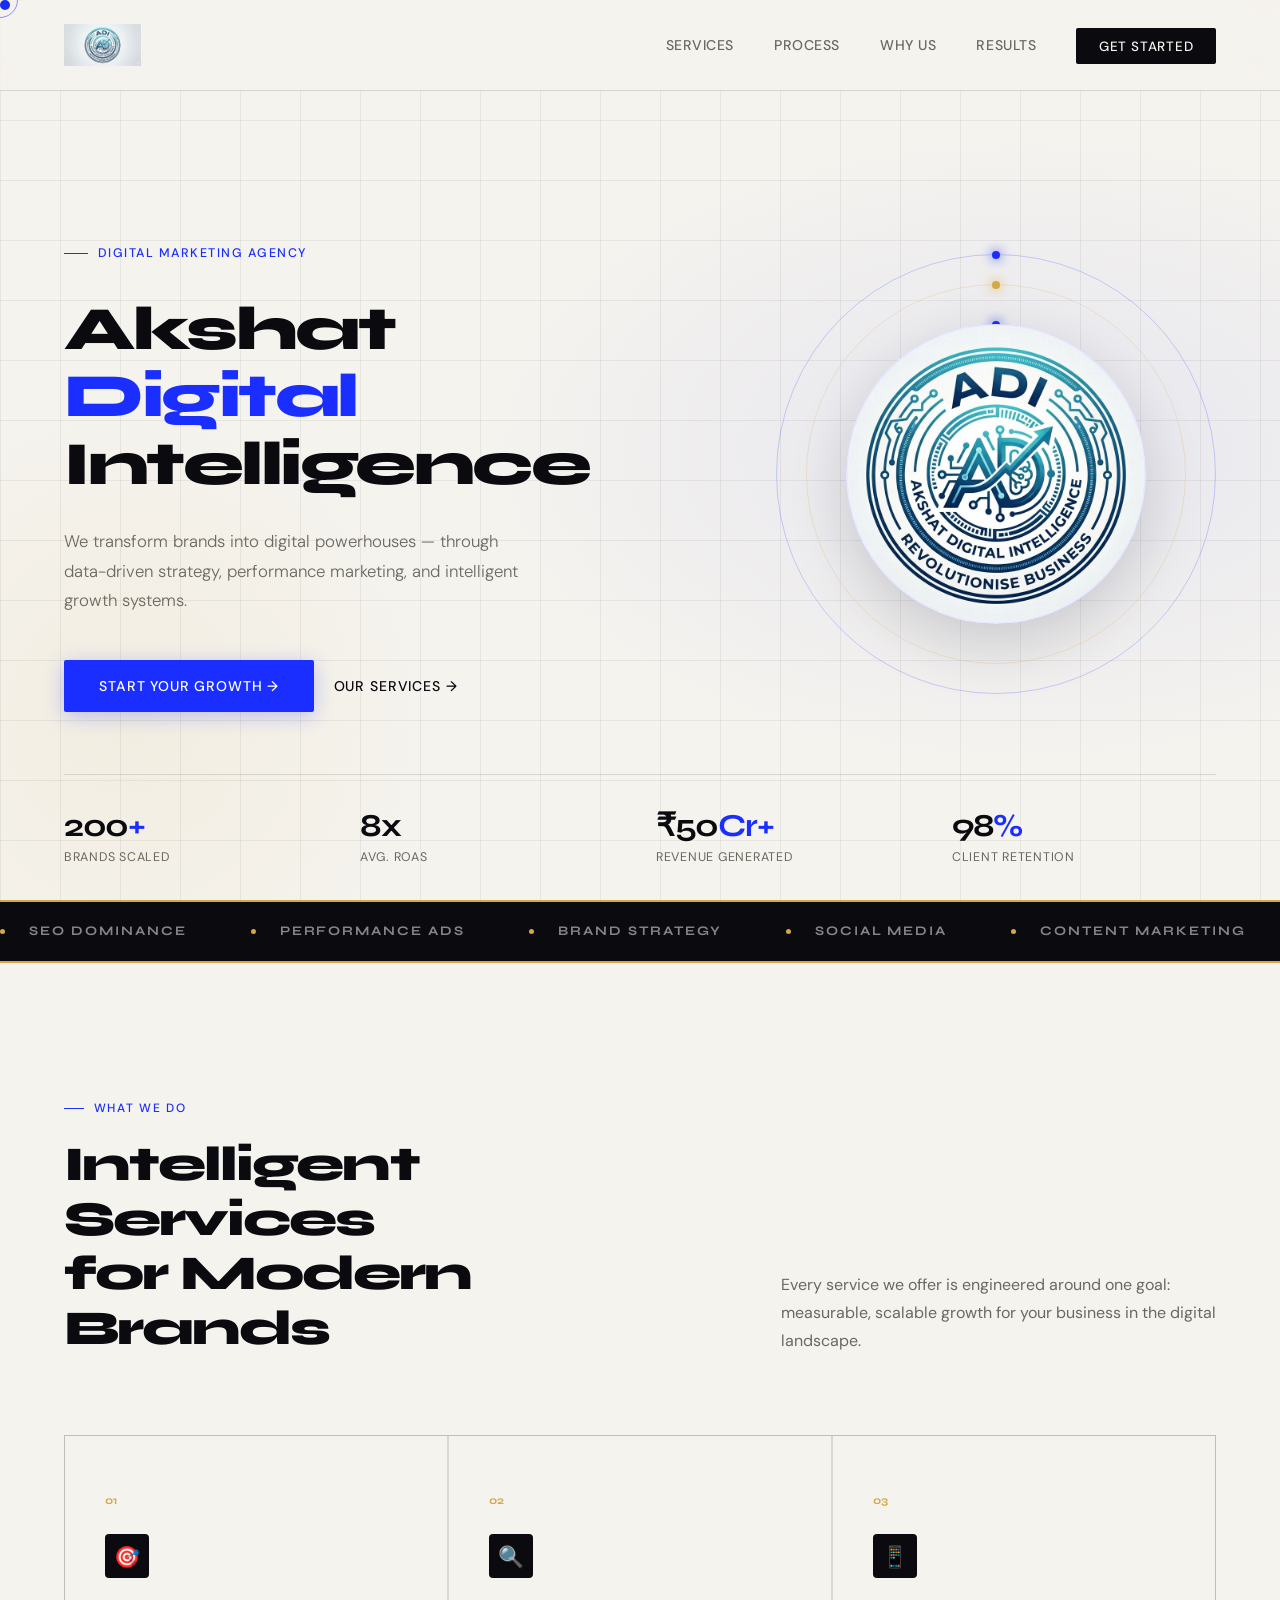
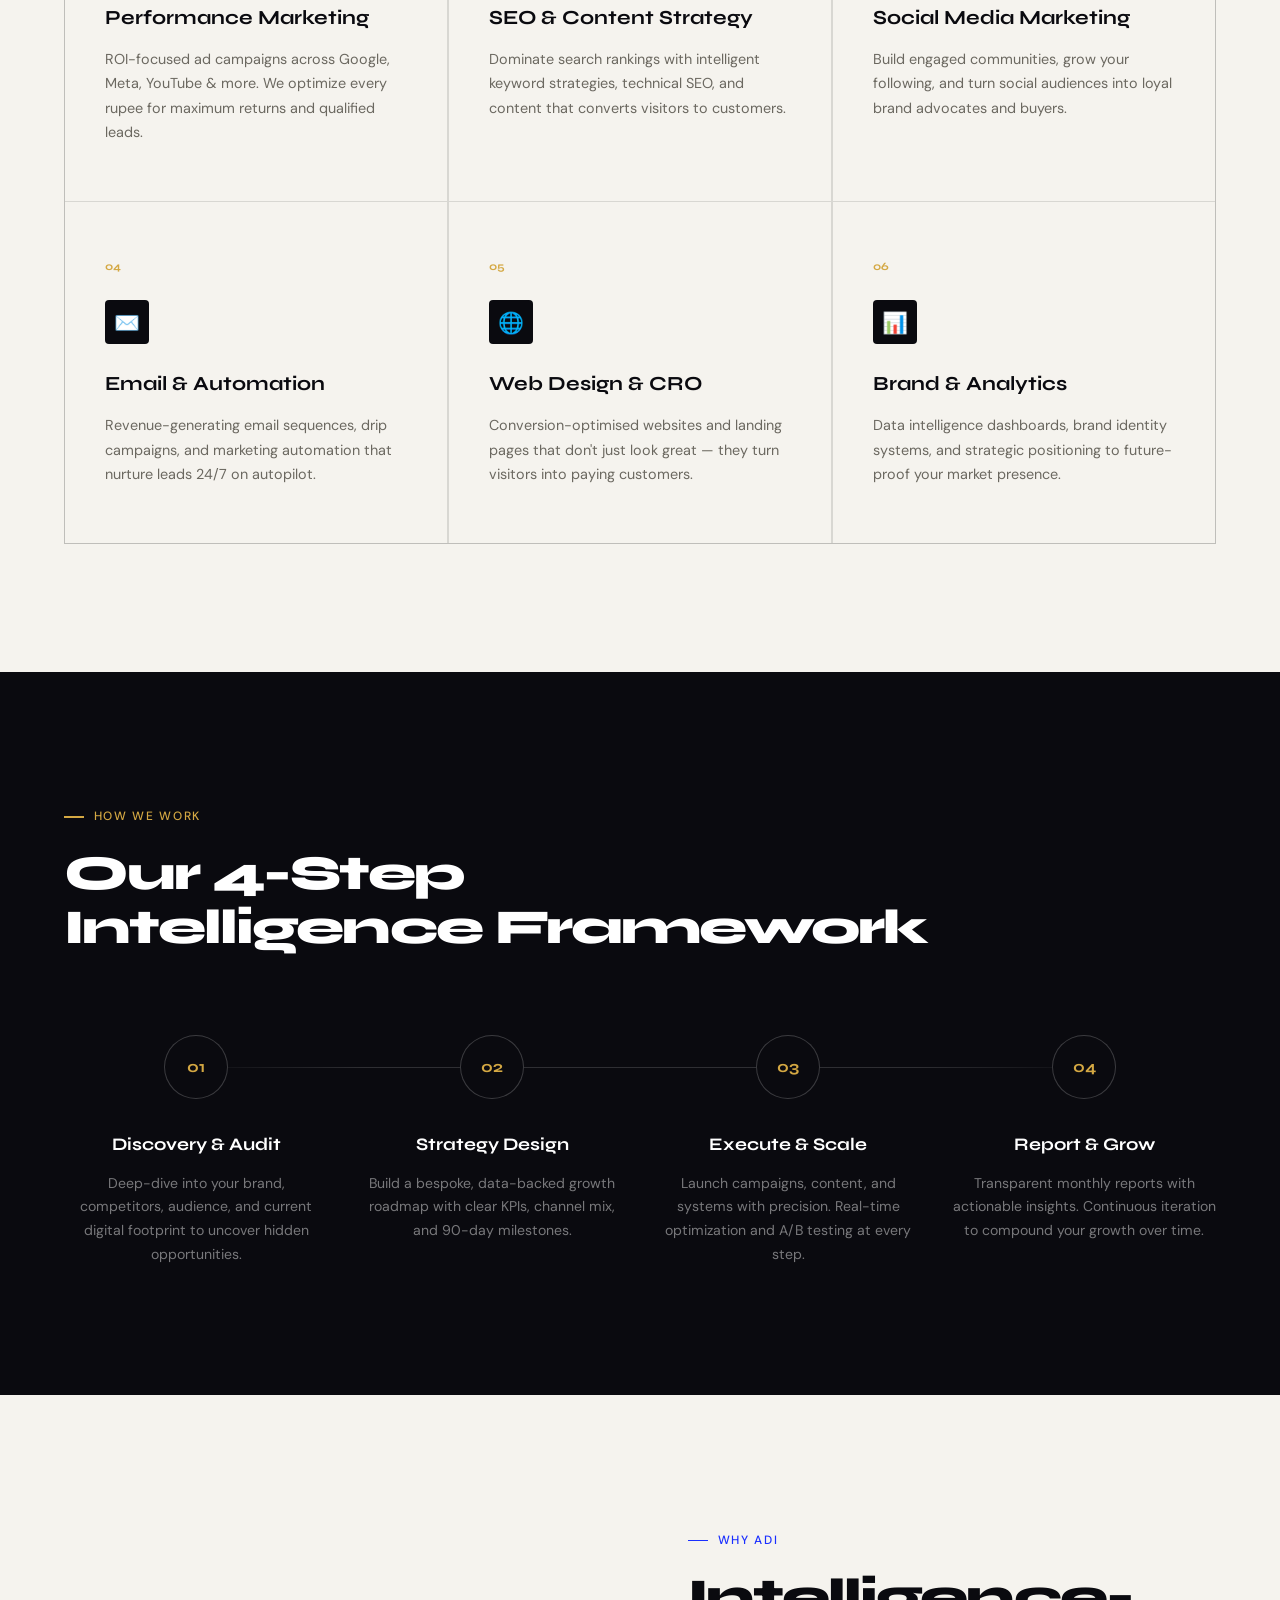
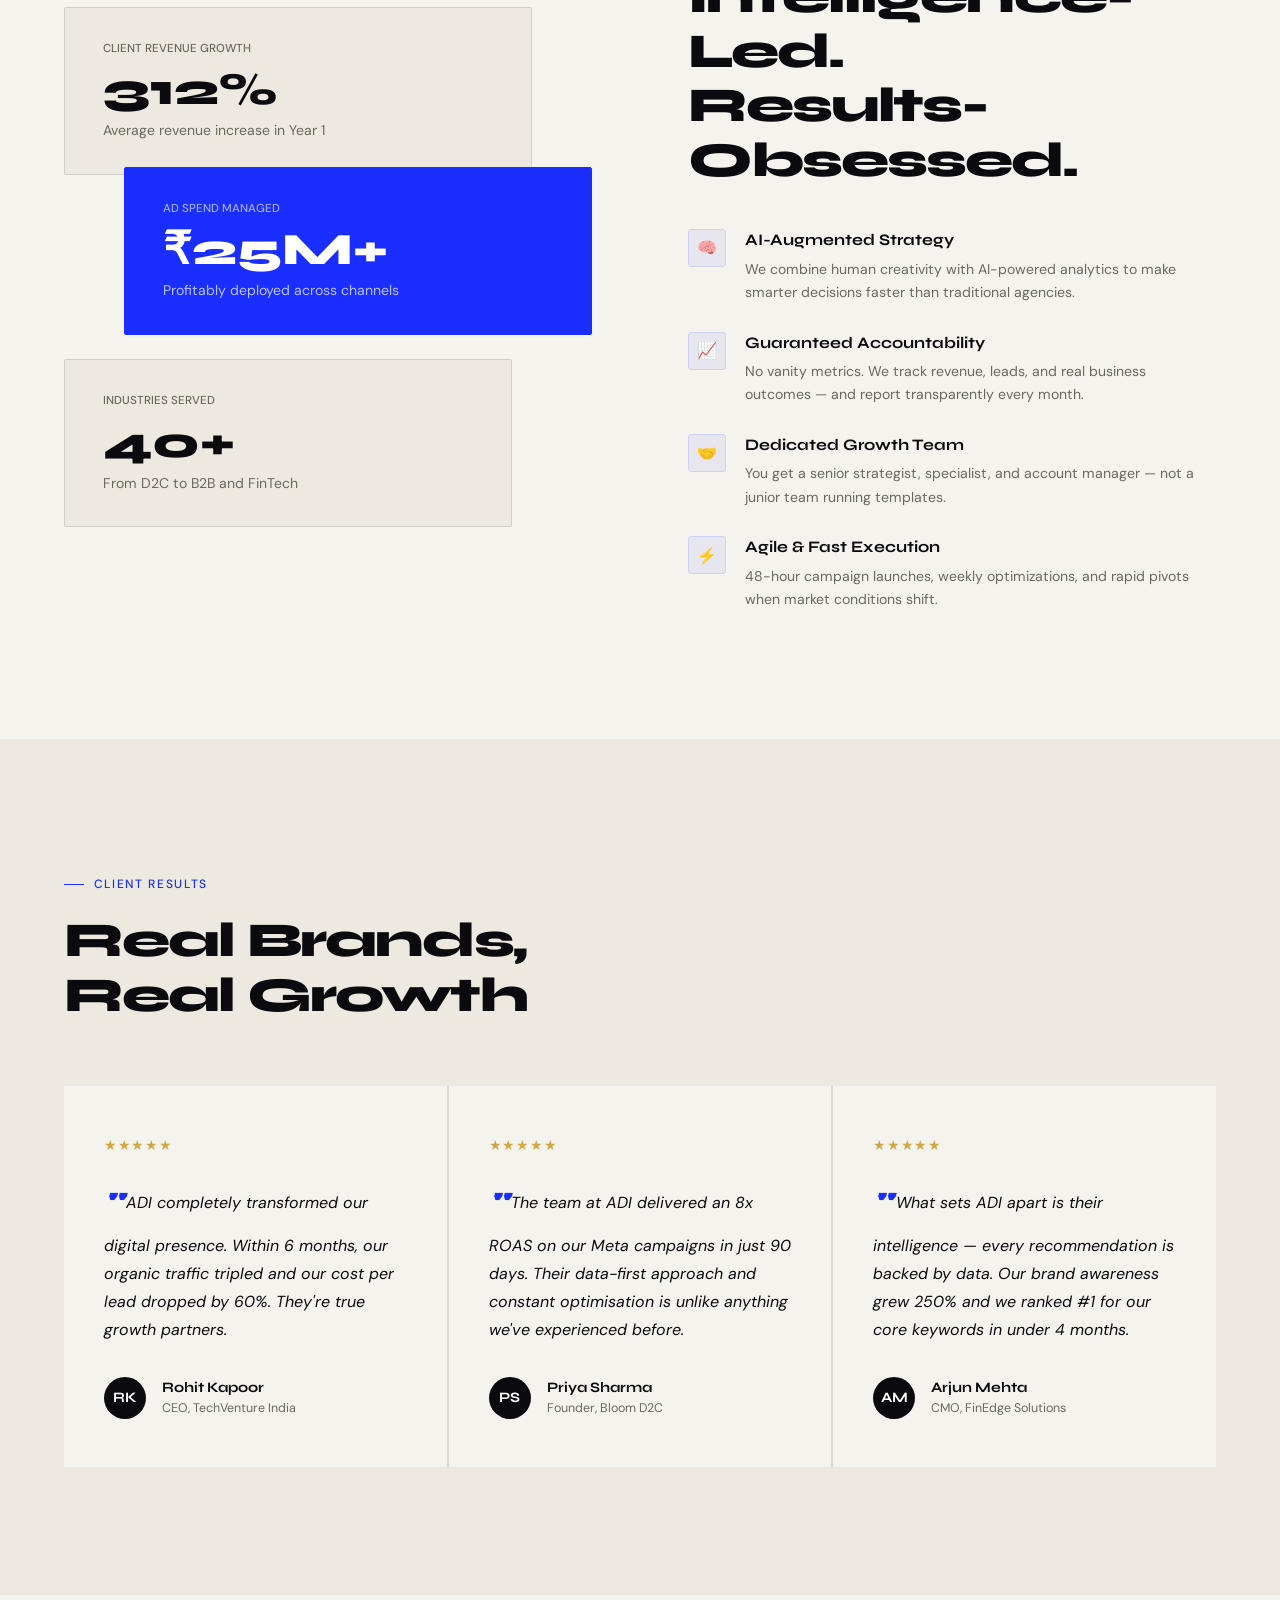
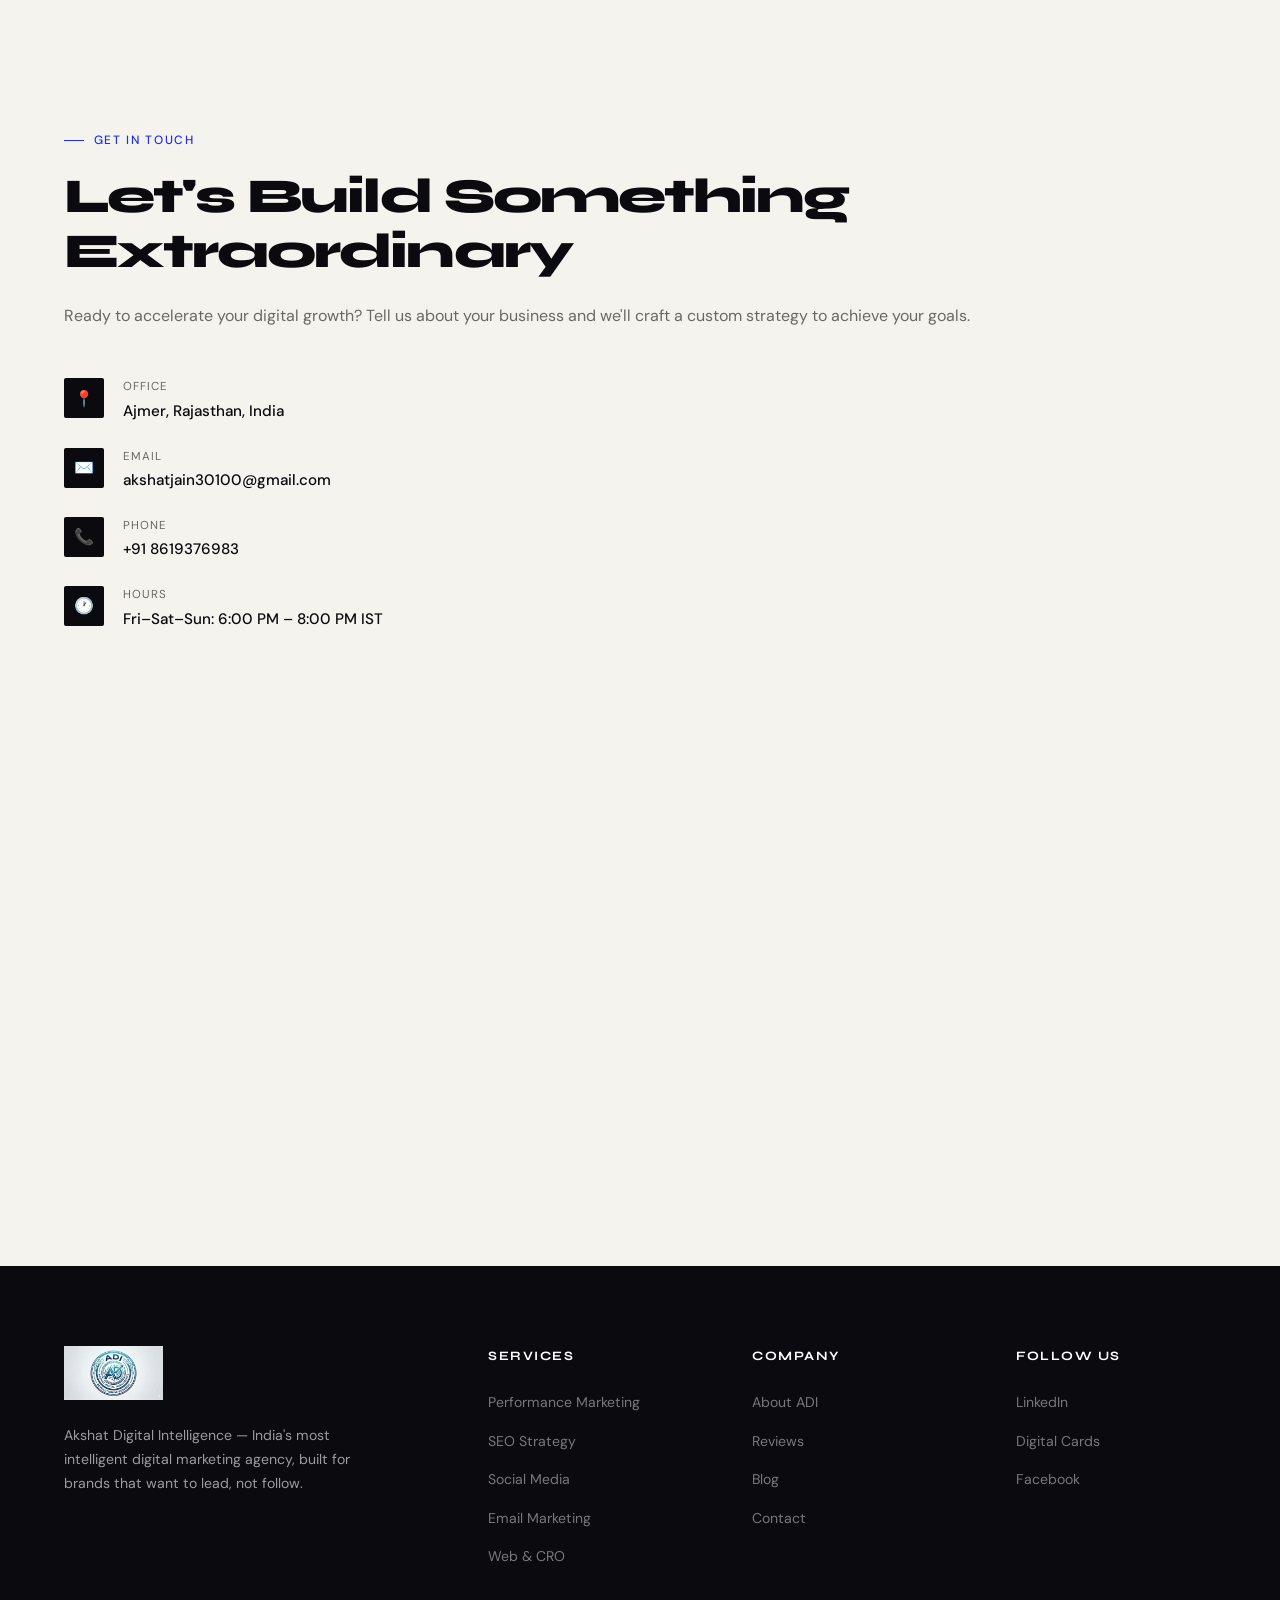
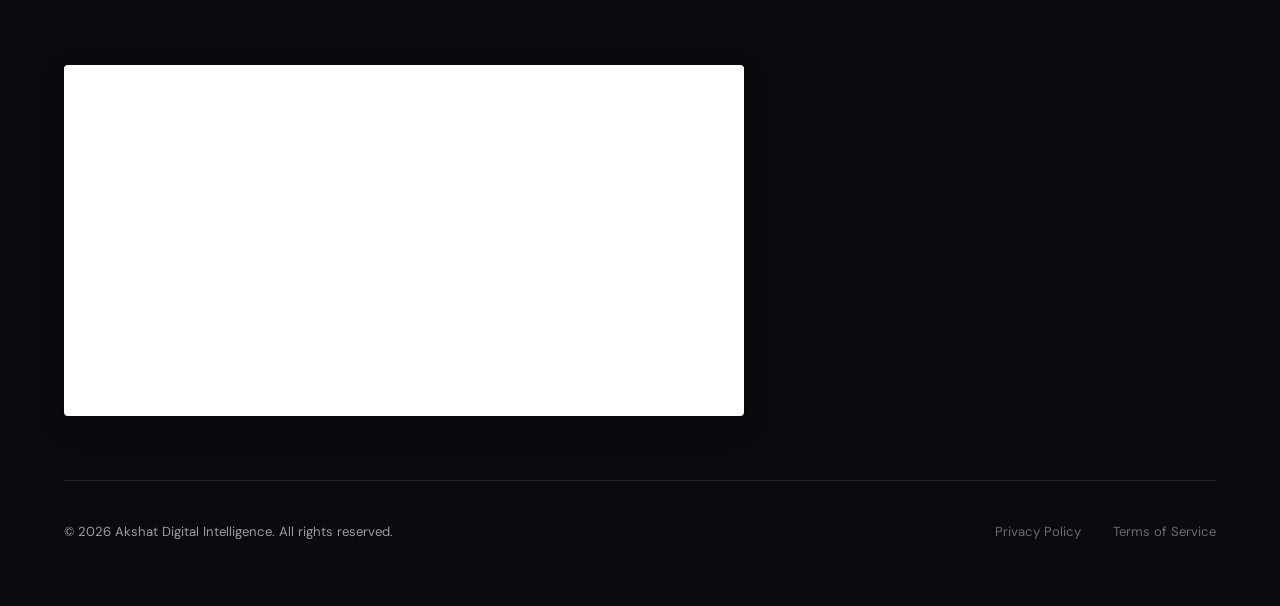
==== commit bc285f5c: "Add embedded Google Form iframe to index.html" ====
--- a/index.html
+++ b/index.html
@@ -896,6 +896,8 @@
   </div>
 </section>
 
+<iframe src="https://docs.google.com/forms/d/e/1FAIpQLScfPImZx9d4IZ6sdHdcSju29xGuUNqZrVeGXZDNmQPI3HUvRA/viewform?embedded=true" width="500" height="500" frameborder="0" marginheight="0" marginwidth="0">Loading…</iframe>
+  
 <footer>
   <div class="footer-top">
     <div class="footer-brand">
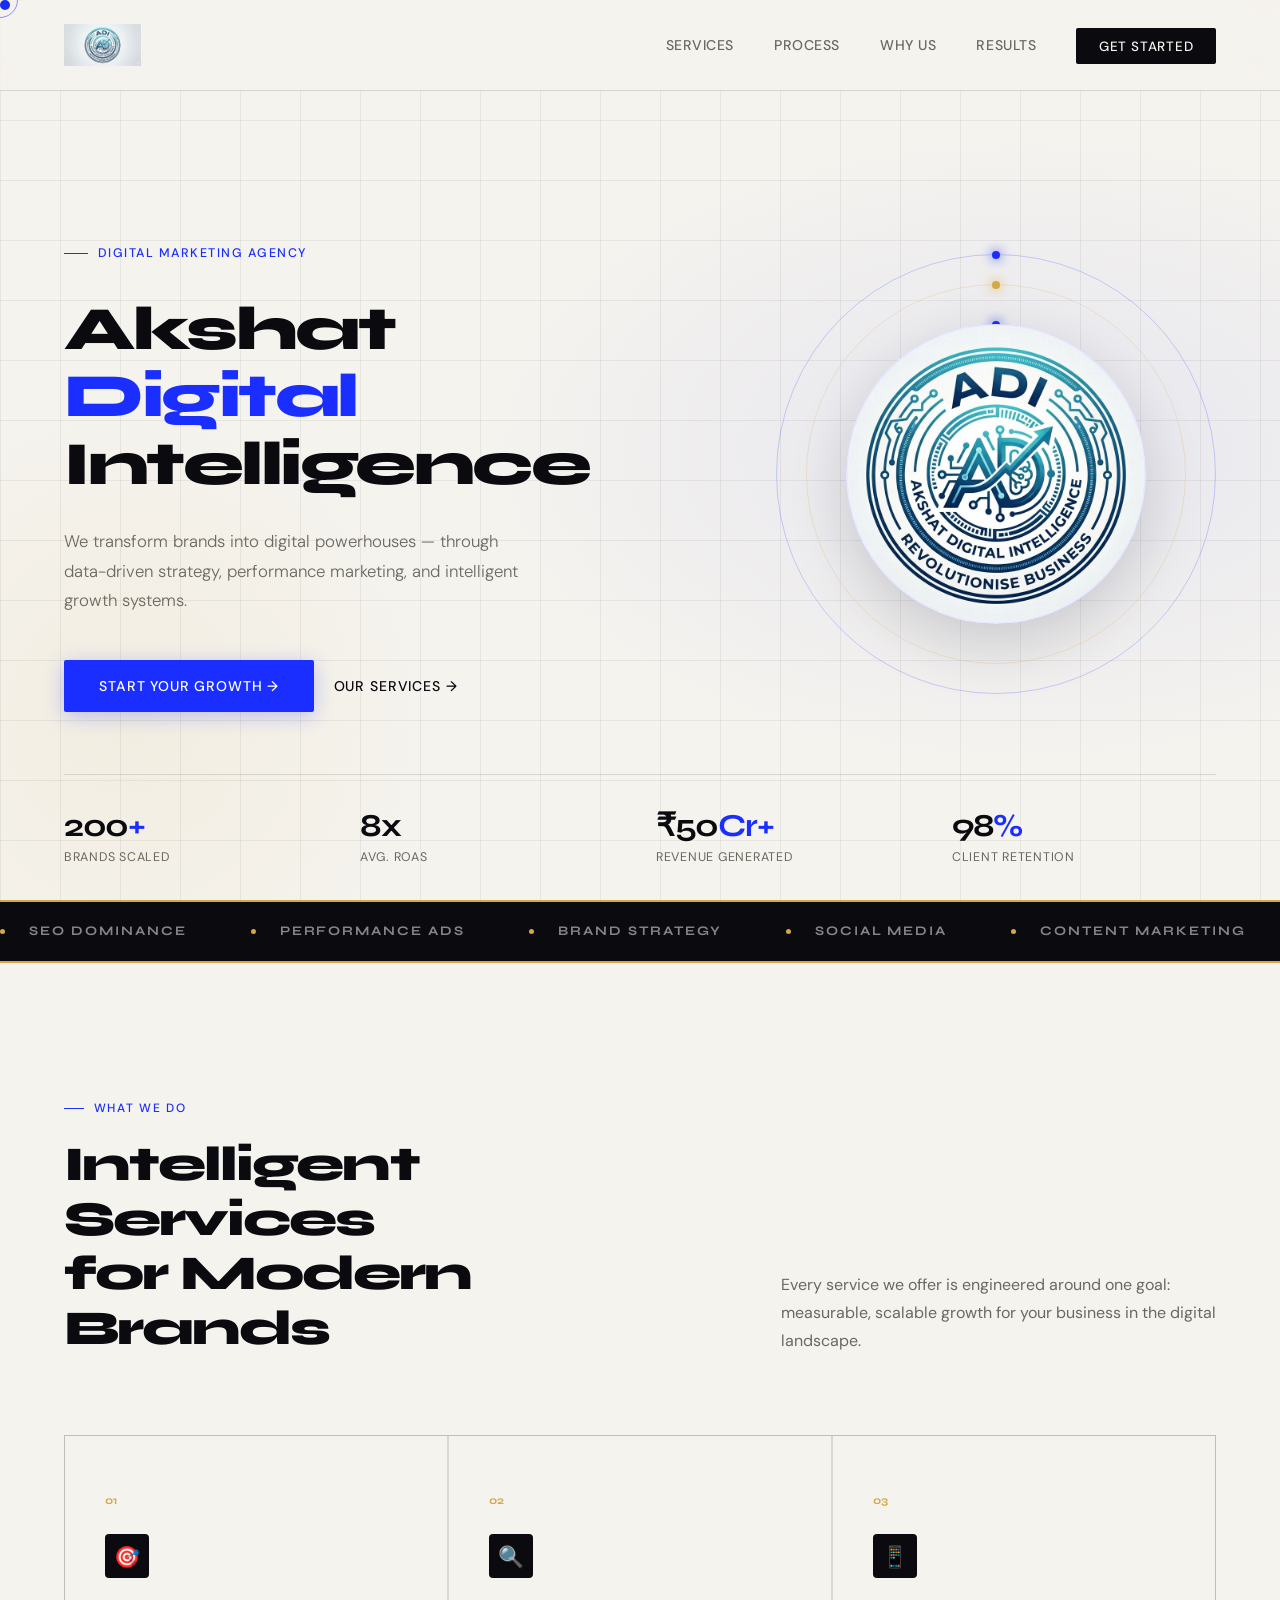
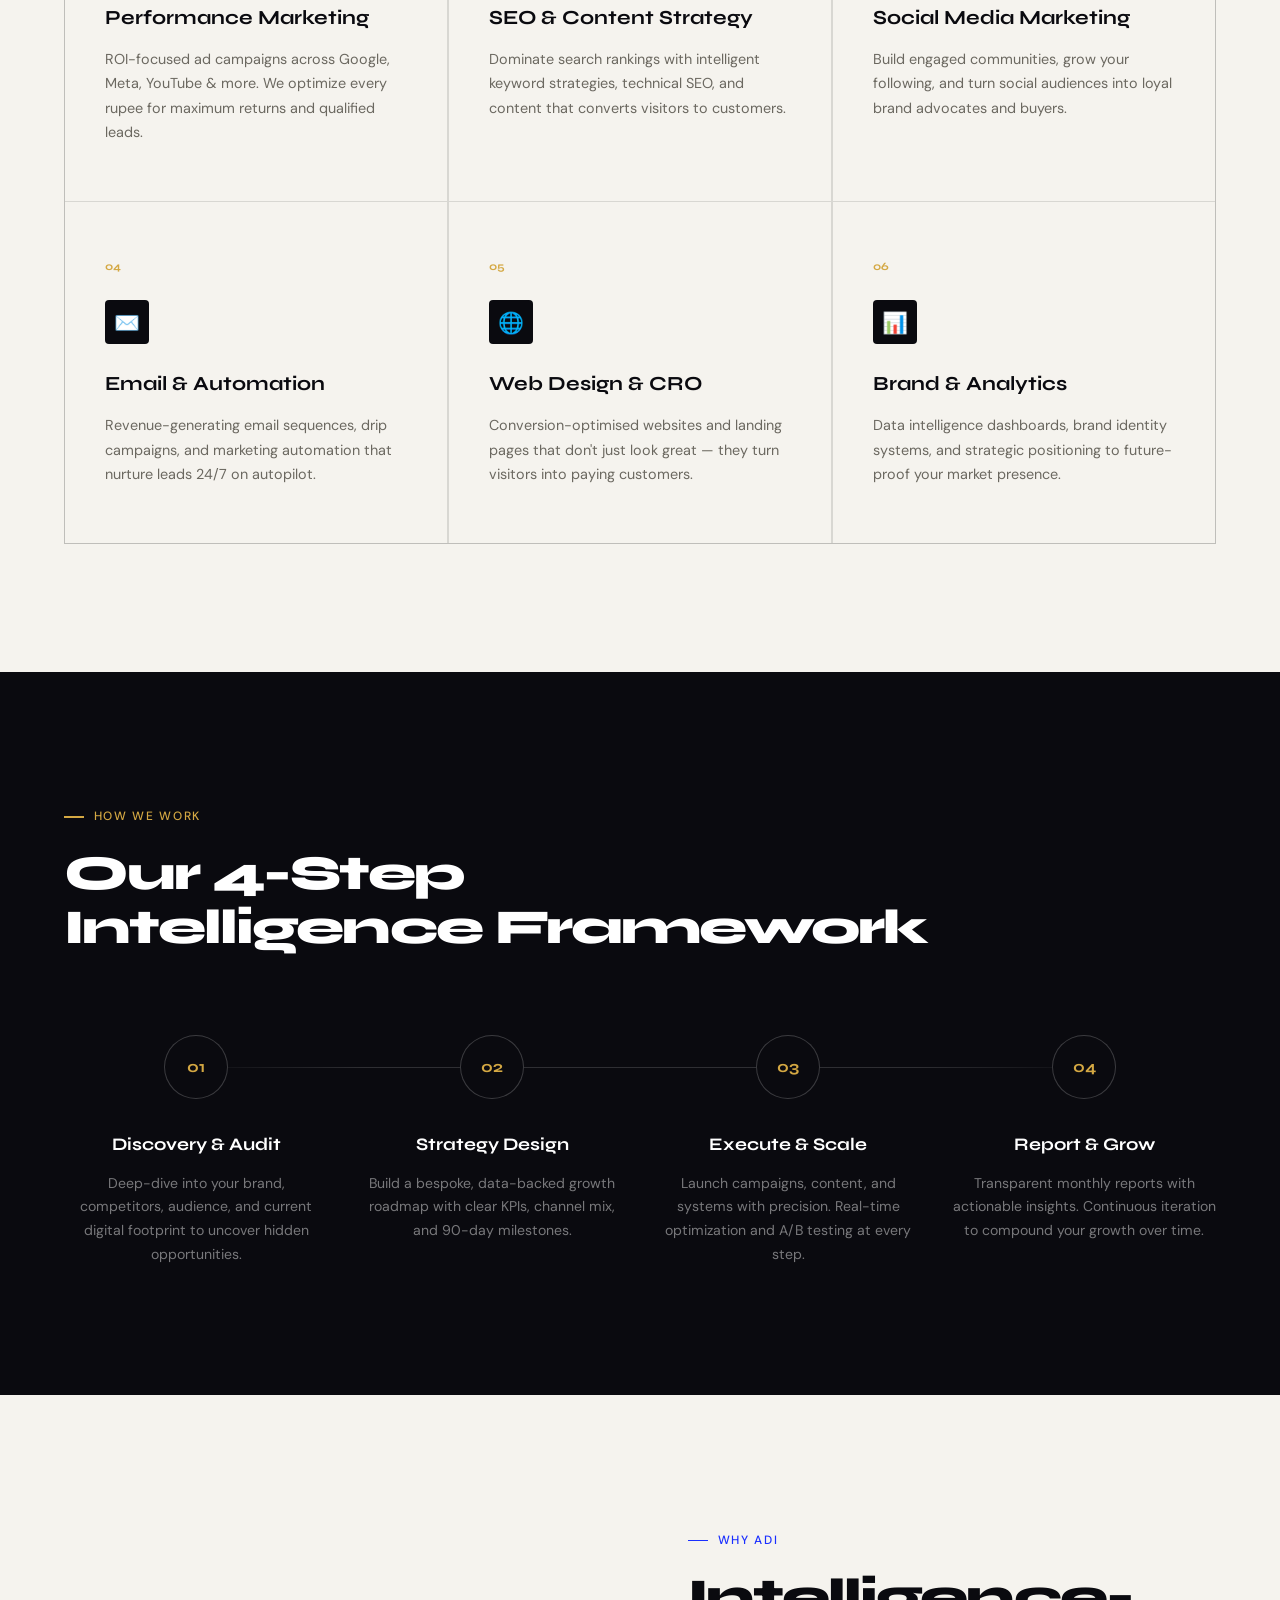
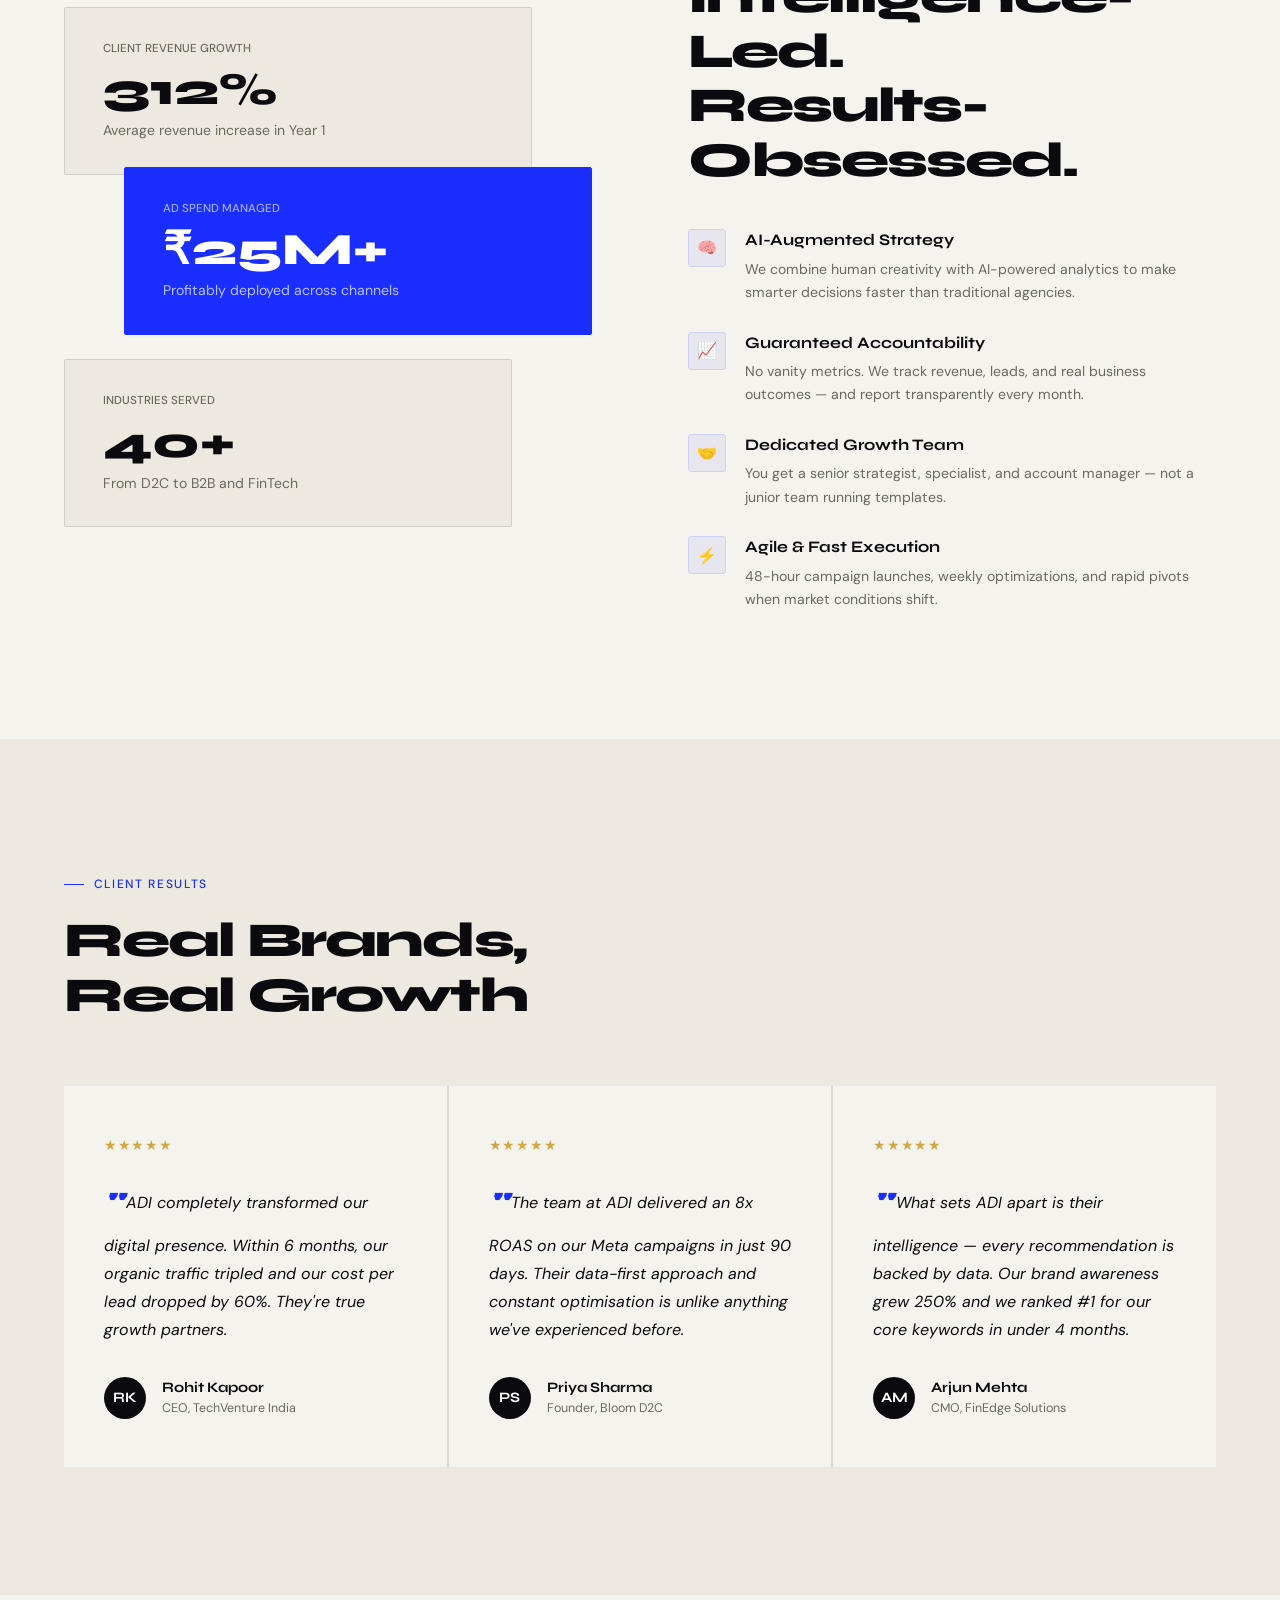
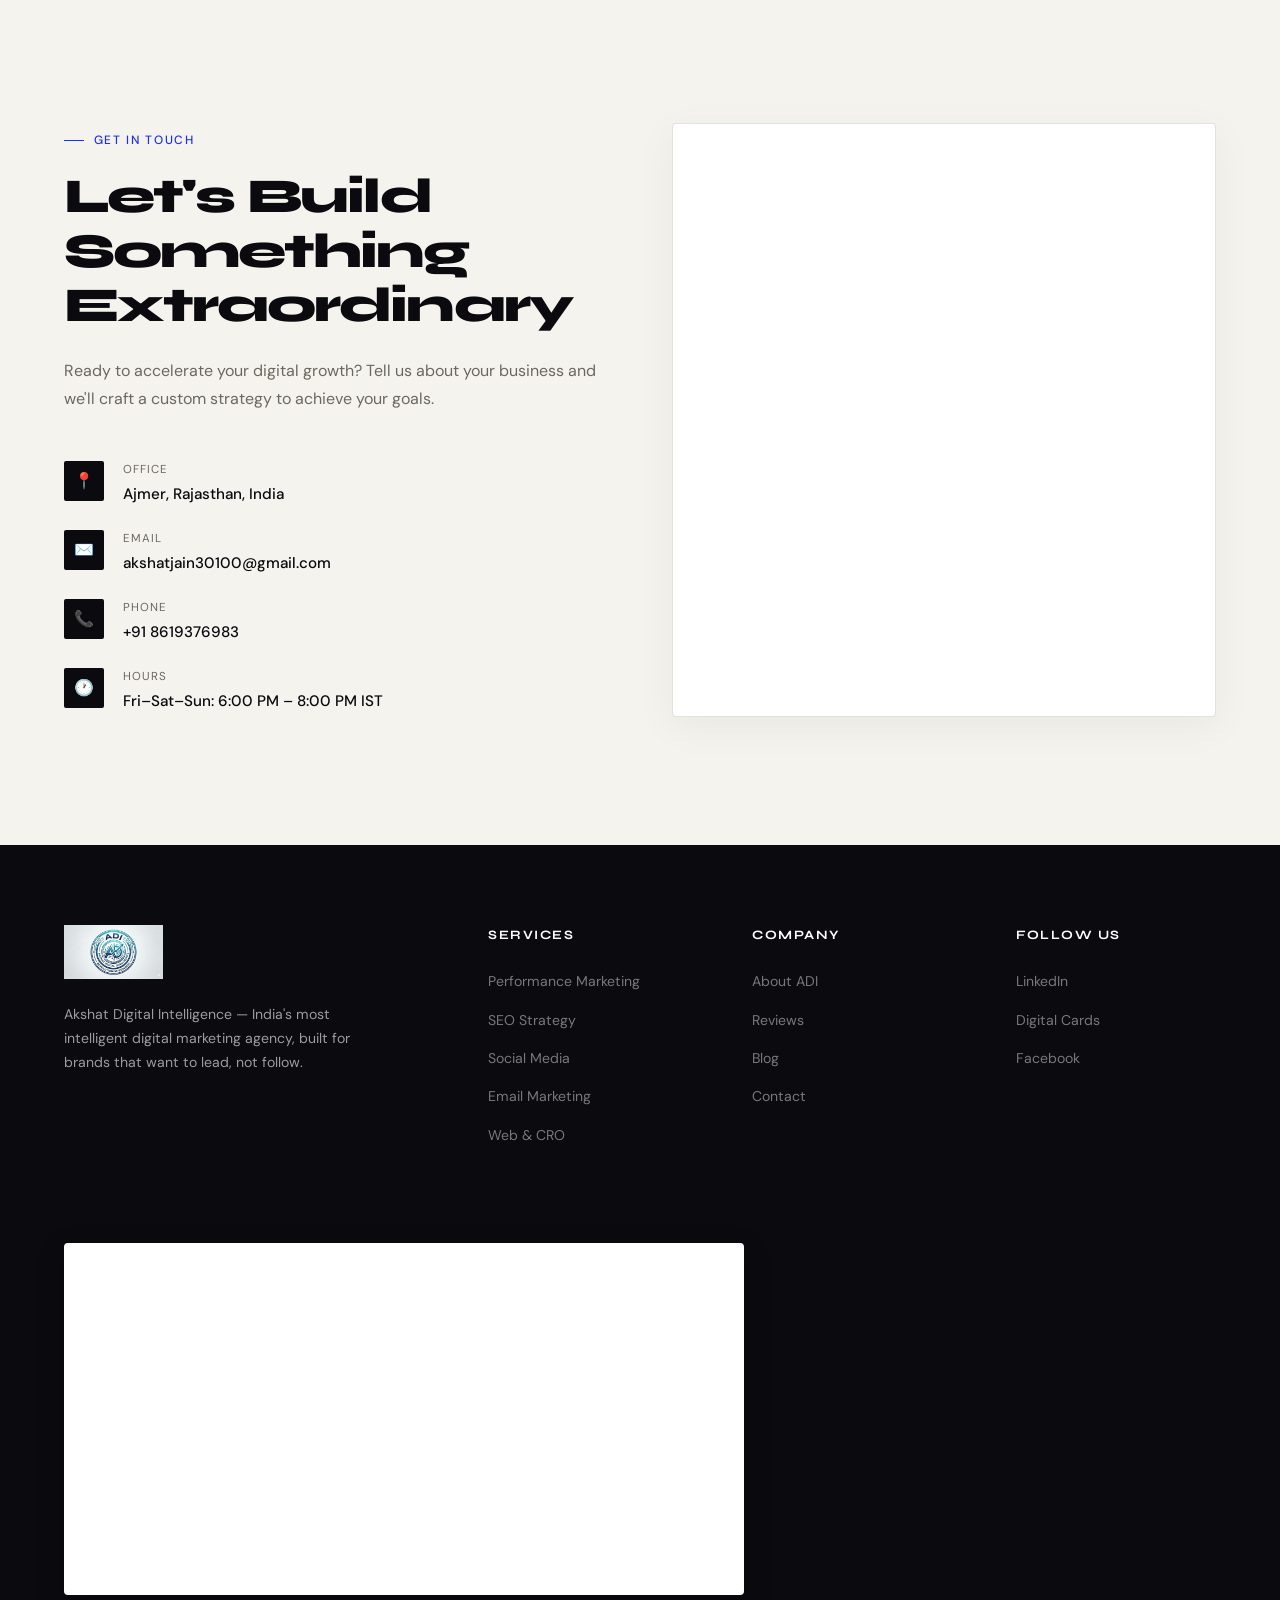
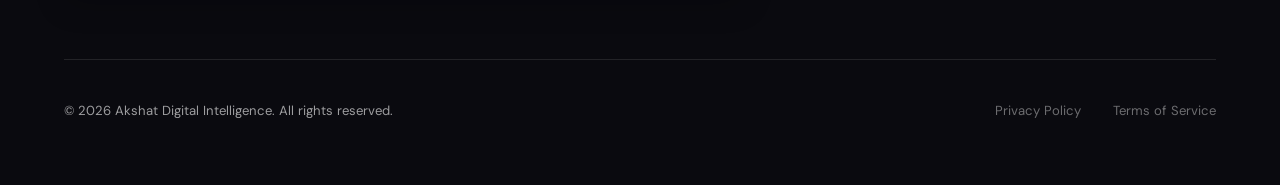
==== commit ba3450e9: "Update index.html" ====
--- a/index.html
+++ b/index.html
@@ -5,7 +5,7 @@
 <meta name="viewport" content="width=device-width, initial-scale=1.0">
 <title>ADI — Akshat Digital Intelligence</title>
 <link rel="preconnect" href="https://fonts.googleapis.com">
-<link href="https://fonts.googleapis.com/css2?family=Syne:wght@400;600;700;800&family=DM+Sans:ital,opsz,wght=0,9..40,300;0,9..40,400;0,9..40,500;1,9..40,300&display=swap" rel="stylesheet">
+<link href="https://fonts.googleapis.com/css2?family=Syne:wght=400;600;700;800&family=DM+Sans:ital,opsz,wght=0,9..40,300;0,9..40,400;0,9..40,500;1,9..40,300&display=swap" rel="stylesheet">
 <style>
   :root {
     --ink: #0a0a0f;
@@ -440,8 +440,14 @@
   .t-name { font-family: 'Syne', sans-serif; font-weight: 700; font-size: 0.9rem; }
   .t-role { font-size: 0.78rem; color: var(--muted); }
 
-  /* ── OUTREACH HUB ── */
-  .contact { padding: 8rem 4rem; display: grid; grid-template-columns: 1fr; gap: 6rem; align-items: start; }
+  /* ── OUTREACH HUB (UPDATED FOR TWO-COLUMN GRID Layout) ── */
+  .contact { 
+    padding: 8rem 4rem; 
+    display: grid; 
+    grid-template-columns: 1fr 1fr; 
+    gap: 4rem; 
+    align-items: start; 
+  }
   .contact-info .section-title { margin-bottom: 1.5rem; }
   .contact-desc { font-size: 1rem; color: var(--muted); line-height: 1.75; margin-bottom: 3rem; }
   .contact-details { display: flex; flex-direction: column; gap: 1.5rem; }
@@ -449,6 +455,18 @@
   .cd-icon { width: 40px; height: 40px; background: var(--ink); border-radius: 2px; display: flex; align-items: center; justify-content: center; color: #fff; flex-shrink: 0; }
   .cd-label { font-size: 0.72rem; text-transform: uppercase; letter-spacing: 0.08em; color: var(--muted); margin-bottom: 0.15rem; }
   .cd-value { font-size: 0.95rem; font-weight: 500; }
+  
+  /* Container to frame the form nicely on the right side */
+  .contact-form {
+    background: #fff;
+    padding: 1rem;
+    border-radius: 4px;
+    box-shadow: 0 10px 40px rgba(10,10,15,0.05);
+    border: 1px solid var(--border);
+    width: 100%;
+    opacity: 0; 
+    animation: fadeIn 1s 0.7s forwards;
+  }
 
   /* ── BRAND FOOTER ── */
   footer { background: var(--ink); color: rgba(255,255,255,0.6); padding: 5rem 4rem 4rem; }
@@ -894,9 +912,20 @@
       </div>
     </div>
   </div>
+
+  <!-- Form is scaled to width="100%" and nested directly in the contact grid to dynamically stay on the right hand side -->
+  <div class="contact-form">
+    <iframe 
+      src="https://docs.google.com/forms/d/e/1FAIpQLScfPImZx9d4IZ6sdHdcSju29xGuUNqZrVeGXZDNmQPI3HUvRA/viewform?embedded=true" 
+      width="100%" 
+      height="560" 
+      frameborder="0" 
+      marginheight="0" 
+      marginwidth="0"
+      style="border: 0; display: block;">Loading…
+    </iframe>
+  </div>
 </section>
-
-<iframe src="https://docs.google.com/forms/d/e/1FAIpQLScfPImZx9d4IZ6sdHdcSju29xGuUNqZrVeGXZDNmQPI3HUvRA/viewform?embedded=true" width="500" height="500" frameborder="0" marginheight="0" marginwidth="0">Loading…</iframe>
   
 <footer>
   <div class="footer-top">
